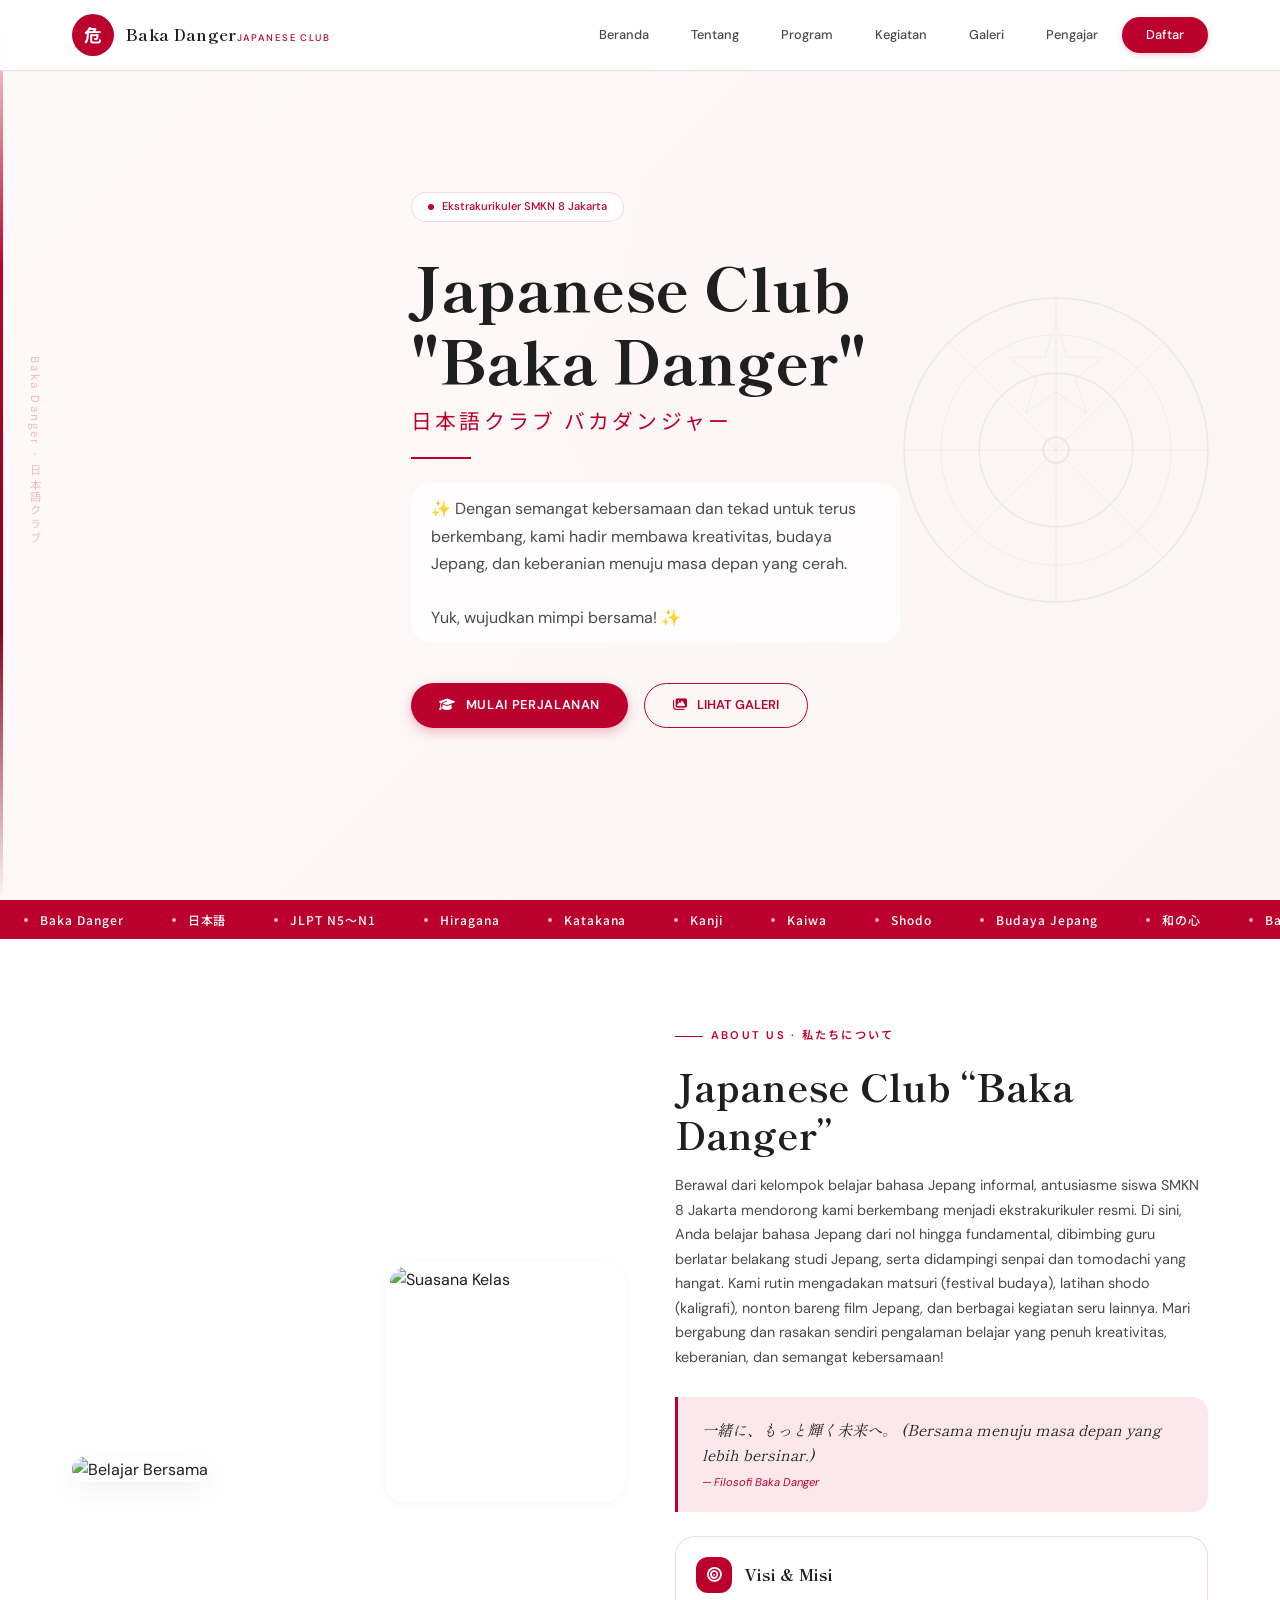
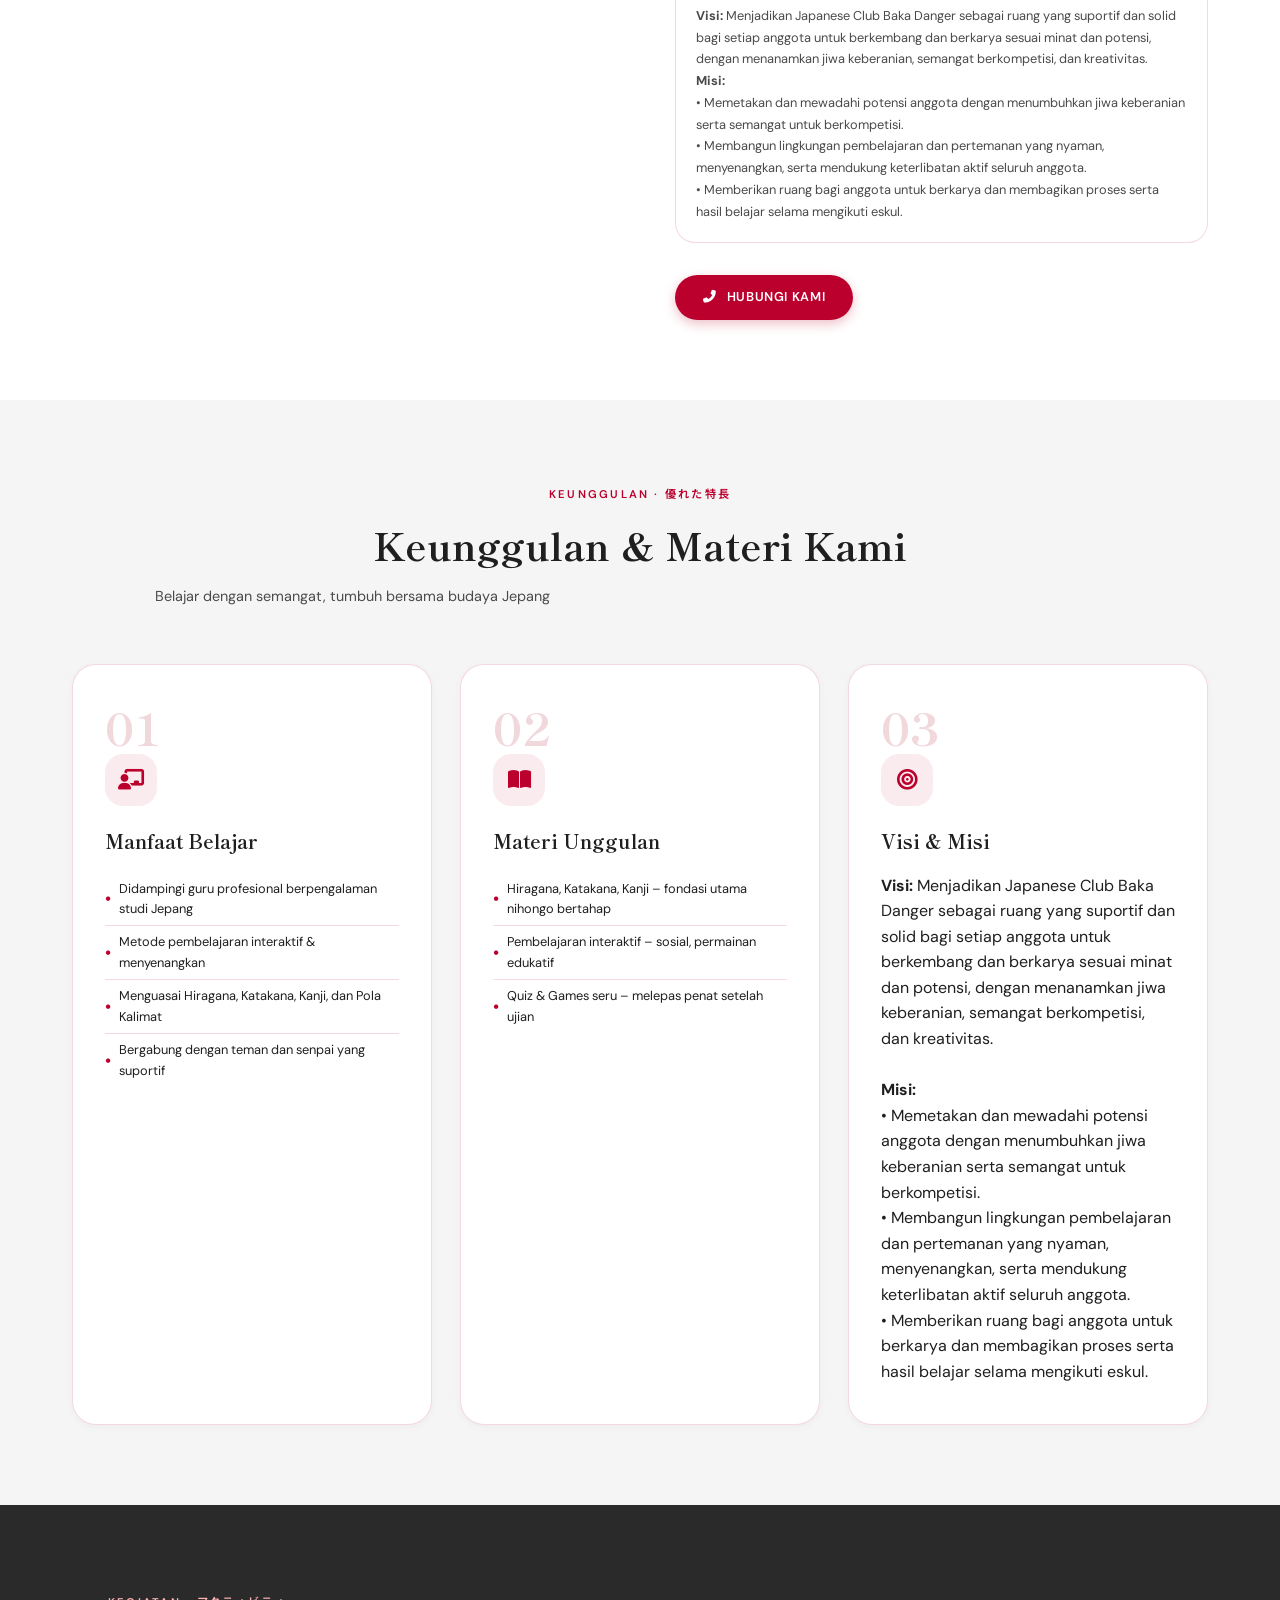
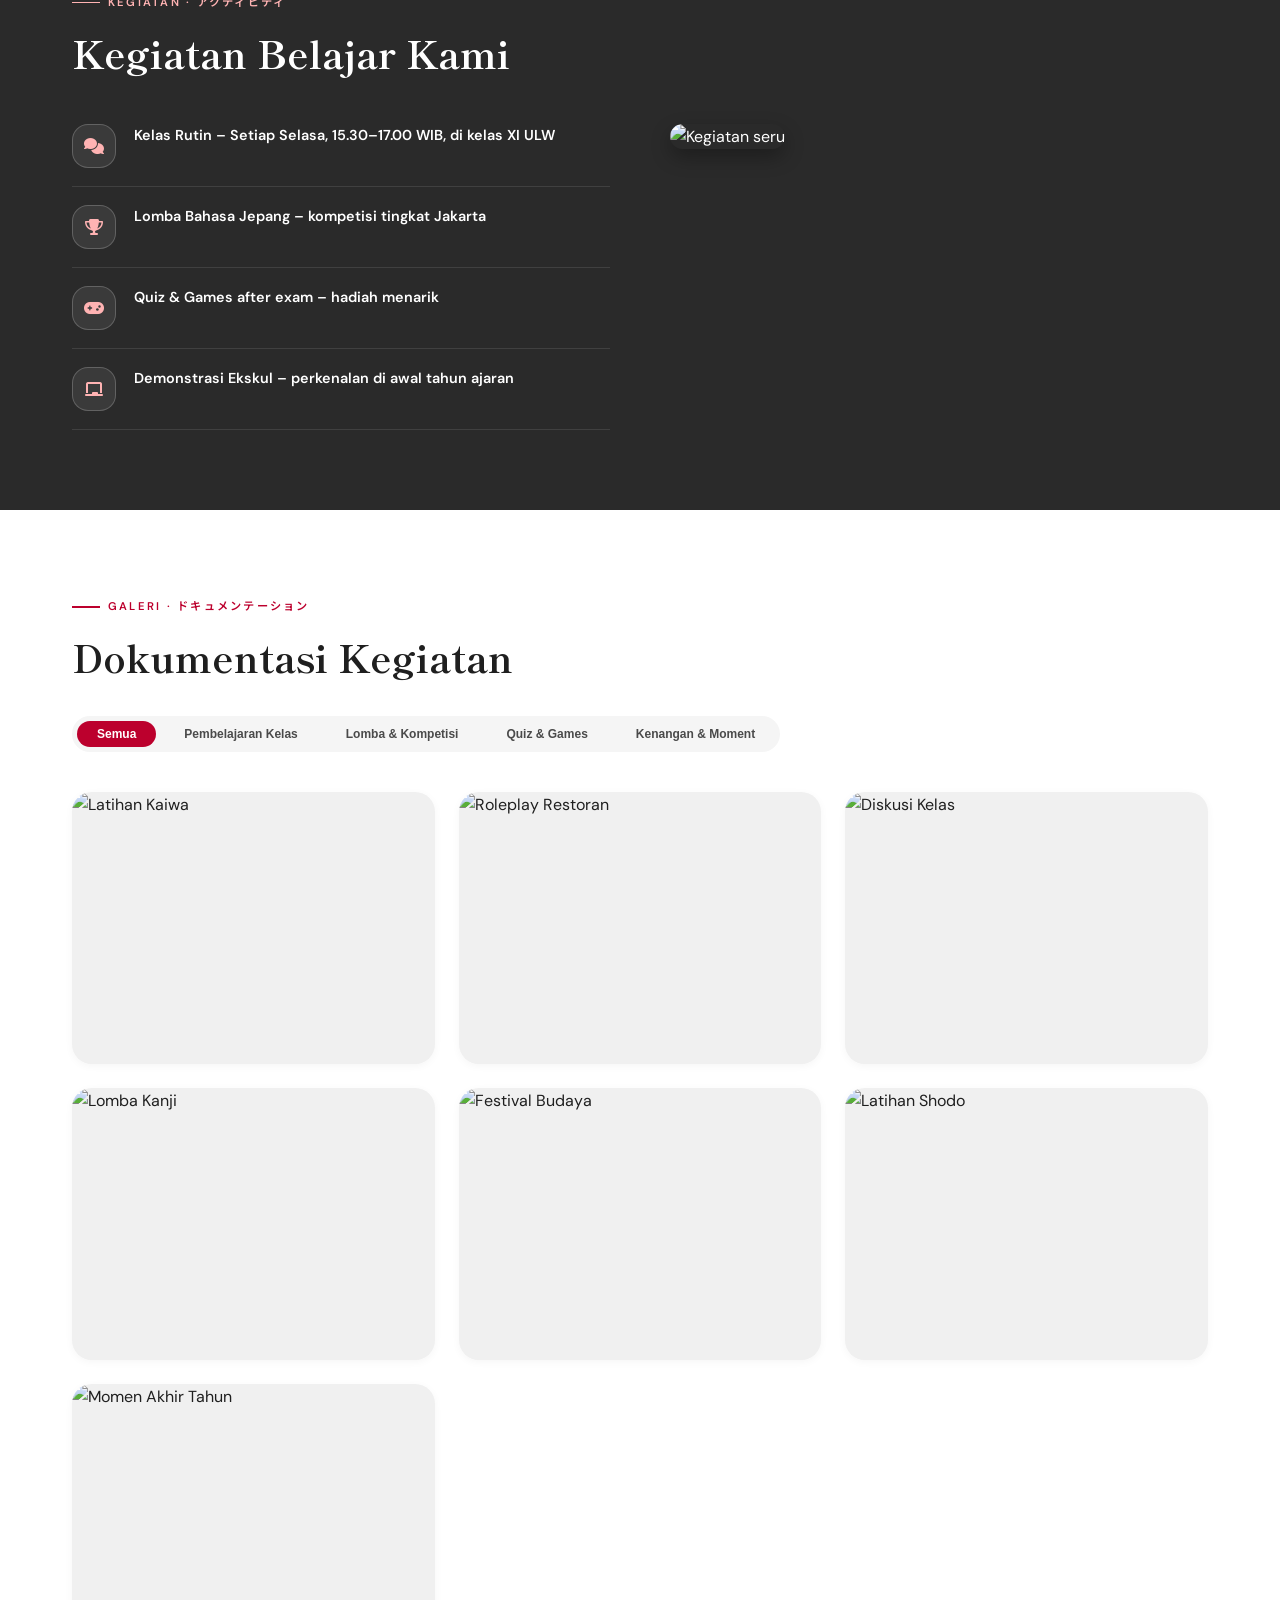
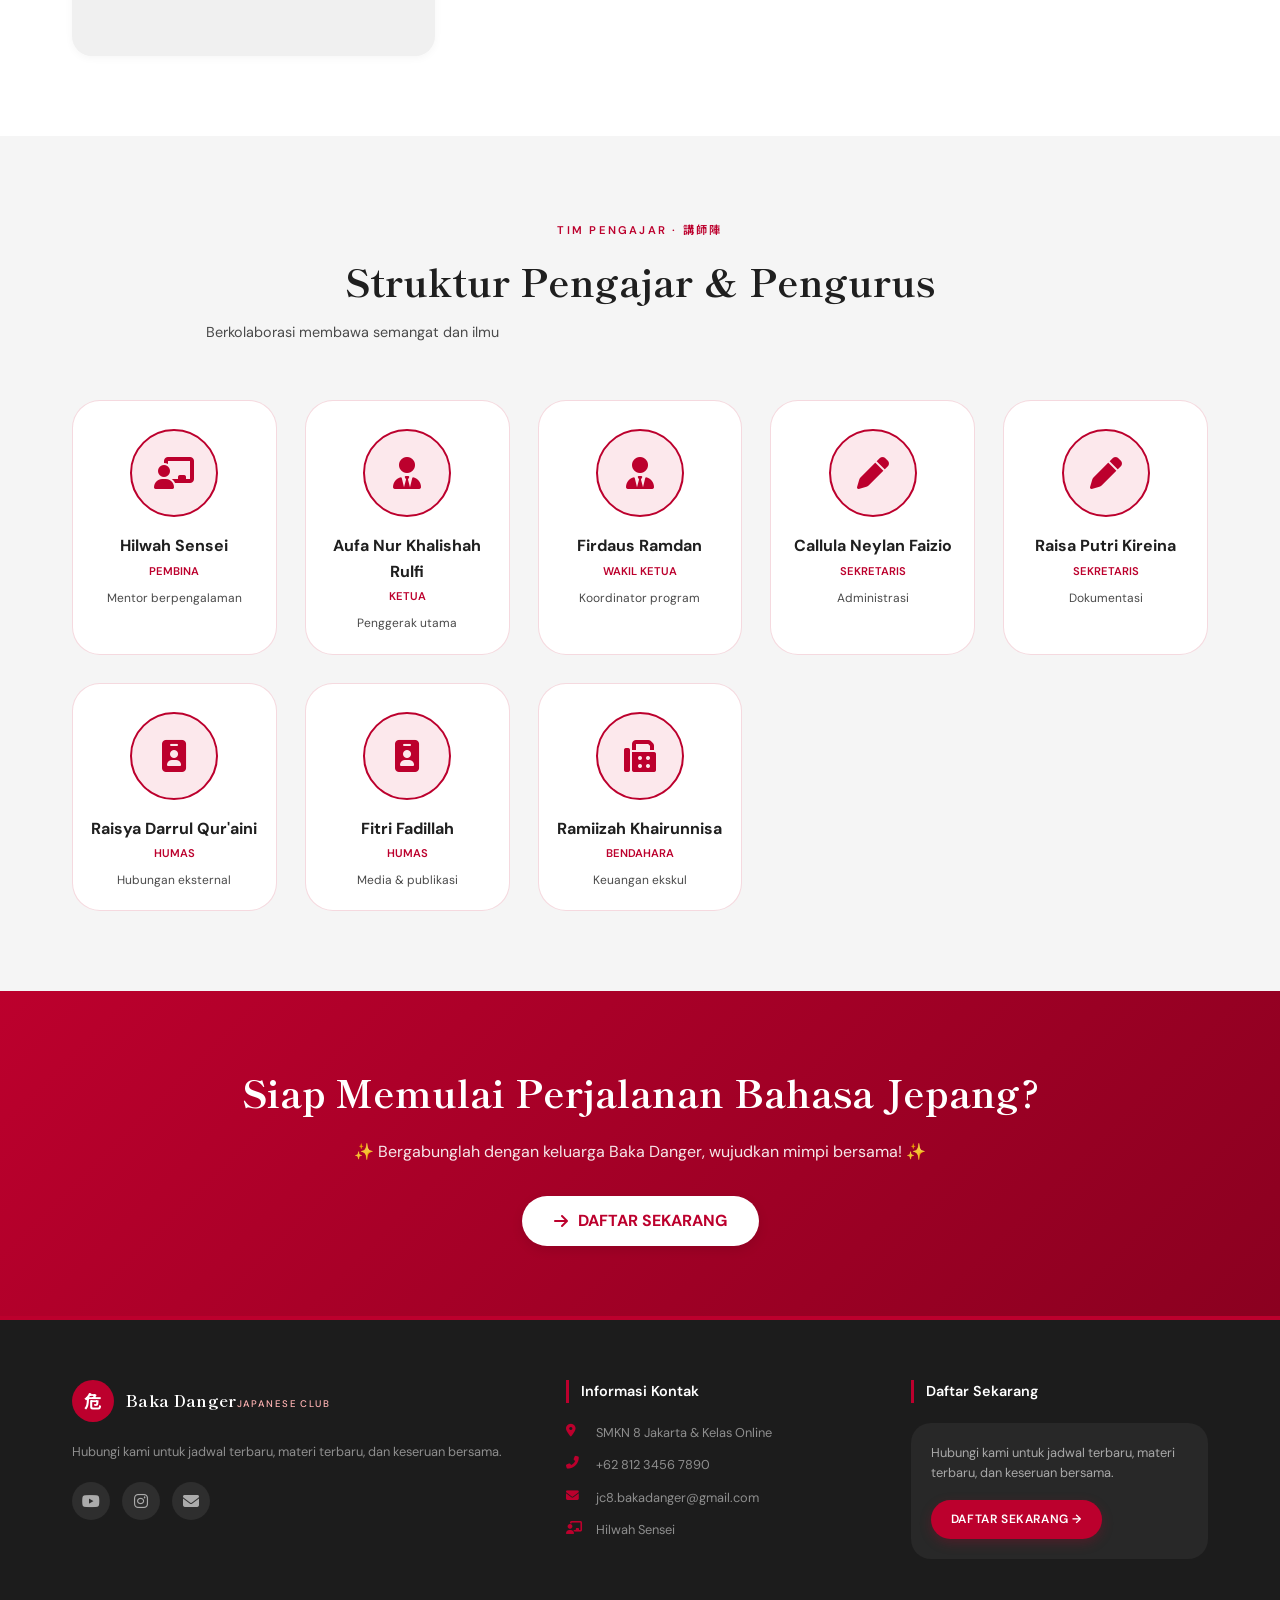
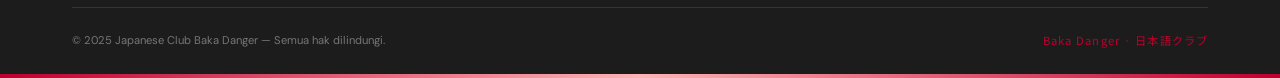
==== Red.Index.html @ 49db6366 "update keamanan" ====
<!DOCTYPE html>
<html lang="id">
<head>
<meta charset="UTF-8">
<meta name="viewport" content="width=device-width, initial-scale=1.0">
<title>Japanese Club Baka Danger | Ekskul Bahasa Jepang SMKN 8 Jakarta</title>
<meta name="description" content="Ekstrakurikuler Bahasa Jepang SMKN 8 Jakarta. Belajar dari nol hingga mahir, budaya Jepang, persiapan JLPT, dan kegiatan seru bersama Baka Danger!">
<link rel="preconnect" href="https://fonts.googleapis.com">
<link href="https://fonts.googleapis.com/css2?family=Shippori+Mincho:wght@400;500;600;700;800&family=DM+Sans:ital,opsz,wght@0,9..40,300;0,9..40,400;0,9..40,500;0,9..40,600;1,9..40,300&family=Noto+Sans+JP:wght@300;400;500;700&display=swap" rel="stylesheet">
<link rel="stylesheet" href="https://cdnjs.cloudflare.com/ajax/libs/font-awesome/6.4.0/css/all.min.css">
<style>
  :root {
    /* Tema Merah Putih ala Jepang – elegan, profesional, tidak kontras tajam */
    --jp-red: #BC002D;      /* merah bendera Jepang */
    --jp-red-dark: #8B0020;  /* lebih gelap untuk hover */
    --jp-red-light: #FCE8EC;  /* latar merah sangat soft */
    --white: #FFFFFF;
    --white-off: #FEFCF9;
    --gray-light: #F5F5F5;
    --gray-mid: #E0E0E0;
    --text-dark: #1F1F1F;
    --text-soft: #4A4A4A;
    --shadow-sm: 0 2px 8px rgba(0,0,0,0.04);
    --shadow-md: 0 8px 24px rgba(0,0,0,0.06);
    --border-light: rgba(188, 0, 45, 0.15);
    --ff-s: 'Shippori Mincho', 'Noto Sans JP', serif;
    --ff: 'DM Sans', 'Noto Sans JP', sans-serif;
    --ff-j: 'Noto Sans JP', sans-serif;
    --t: .3s ease;
  }
  * { margin: 0; padding: 0; box-sizing: border-box; }
  html { scroll-behavior: smooth; font-size: 16px; }
  body { font-family: var(--ff); background: var(--white-off); color: var(--text-dark); line-height: 1.6; overflow-x: hidden; }
  .container { max-width: 1200px; margin: 0 auto; padding: 0 32px; }
  /* NAVBAR */
  .navbar { position: fixed; top: 0; left: 0; right: 0; z-index: 1000; background: rgba(255,255,255,0.96); backdrop-filter: blur(12px); border-bottom: 1px solid var(--border-light); transition: var(--t); }
  .navbar.scrolled { background: rgba(255,255,255,0.98); box-shadow: var(--shadow-md); }
  .nav-inner { display: flex; align-items: center; justify-content: space-between; height: 70px; max-width: 1200px; margin: 0 auto; padding: 0 32px; }
  .logo-area { display: flex; align-items: center; gap: 12px; text-decoration: none; }
  .logo-crest { width: 42px; height: 42px; background: var(--jp-red); border-radius: 50%; display: flex; align-items: center; justify-content: center; font-family: var(--ff-j); font-size: 1.1rem; color: #fff; font-weight: 700; flex-shrink: 0; }
  .logo-img-preview { max-height: 42px; width: auto; border-radius: 8px; }
  .logo-text-group { line-height: 1.2; }
  .logo-main { font-family: var(--ff-s); font-size: 1rem; font-weight: 700; color: var(--text-dark); letter-spacing: .02em; }
  .logo-sub { font-size: 0.6rem; color: var(--jp-red); letter-spacing: .15em; text-transform: uppercase; font-weight: 500; }
  .nav-links { display: flex; align-items: center; gap: 6px; }
  .nav-links a { color: var(--text-soft); text-decoration: none; font-size: 0.8rem; font-weight: 500; padding: 8px 18px; border-radius: 40px; transition: var(--t); white-space: nowrap; }
  .nav-links a:hover { color: var(--jp-red); background: rgba(188,0,45,0.05); }
  .nav-links a.cta { background: var(--jp-red); color: #fff; padding: 8px 24px; box-shadow: 0 2px 6px rgba(188,0,45,0.2); }
  .nav-links a.cta:hover { background: var(--jp-red-dark); transform: translateY(-1px); }
  .burger { display: none; background: none; border: 1px solid var(--border-light); width: 40px; height: 40px; border-radius: 10px; cursor: pointer; align-items: center; justify-content: center; font-size: 1.1rem; color: var(--text-dark); }
  /* HERO */
  .hero { position: relative; min-height: 100vh; display: flex; align-items: center; background: linear-gradient(135deg, #FEF9F9 0%, #FDF5F5 100%); overflow: hidden; }
  .hero-bg { position: absolute; inset: 0; background-size: cover; background-position: center; opacity: 0.2; }
  .hero-bg::after { content: ''; position: absolute; inset: 0; background: radial-gradient(circle at 70% 30%, rgba(188,0,45,0.02) 0%, transparent 70%); }
  .hero-kamon { position: absolute; right: 5%; top: 50%; transform: translateY(-50%); width: min(320px, 35vw); height: auto; opacity: 0.06; animation: slowRotate 50s linear infinite; pointer-events: none; stroke: var(--jp-red); fill: none; }
  @keyframes slowRotate { from { transform: translateY(-50%) rotate(0deg); } to { transform: translateY(-50%) rotate(360deg); } }
  .hero-vtext { position: absolute; left: 2%; top: 50%; transform: translateY(-50%); writing-mode: vertical-rl; font-family: var(--ff-j); font-size: 0.7rem; color: rgba(188,0,45,0.25); letter-spacing: 0.2em; }
  .hero-line { position: absolute; left: 0; top: 0; bottom: 0; width: 3px; background: linear-gradient(to bottom, transparent, var(--jp-red) 30%, var(--jp-red-dark) 70%, transparent); }
  .hero-content { position: relative; z-index: 2; padding: 100px 0 80px; max-width: 650px; margin-left: 6%; animation: fadeUp 0.9s cubic-bezier(0.2,0.9,0.4,1.1) both; }
  @keyframes fadeUp { from { opacity: 0; transform: translateY(30px); } to { opacity: 1; transform: translateY(0); } }
  .hero-eyebrow { display: inline-flex; align-items: center; gap: 8px; background: var(--white); border: 1px solid var(--border-light); border-radius: 40px; padding: 5px 16px; margin-bottom: 28px; font-size: 0.7rem; color: var(--jp-red); font-weight: 500; }
  .hero-eyebrow::before { content: ''; width: 6px; height: 6px; background: var(--jp-red); border-radius: 50%; }
  .hero-title { font-family: var(--ff-s); font-size: clamp(2.2rem, 5vw, 3.8rem); font-weight: 800; color: var(--text-dark); line-height: 1.2; margin-bottom: 8px; }
  .hero-title-jp { font-family: var(--ff-j); font-size: clamp(1rem, 2vw, 1.3rem); font-weight: 400; color: var(--jp-red); letter-spacing: 0.15em; margin-bottom: 20px; display: block; }
  .hero-divider { width: 60px; height: 2px; background: var(--jp-red); margin-bottom: 24px; }
  .hero-desc { font-size: 1rem; color: var(--text-soft); line-height: 1.7; max-width: 520px; margin-bottom: 40px; white-space: pre-line; background: rgba(255,255,255,0.7); padding: 12px 20px; border-radius: 20px; backdrop-filter: blur(2px); }
  .hero-actions { display: flex; gap: 16px; flex-wrap: wrap; }
  .btn-primary { display: inline-flex; align-items: center; gap: 10px; background: var(--jp-red); color: #fff; padding: 12px 28px; border-radius: 48px; font-size: 0.8rem; font-weight: 600; text-transform: uppercase; letter-spacing: 0.05em; text-decoration: none; transition: var(--t); box-shadow: 0 4px 12px rgba(188,0,45,0.25); border: none; cursor: pointer; }
  .btn-primary:hover { background: var(--jp-red-dark); transform: translateY(-2px); box-shadow: 0 8px 20px rgba(188,0,45,0.3); }
  .btn-outline { display: inline-flex; align-items: center; gap: 10px; background: transparent; color: var(--jp-red); padding: 11px 28px; border-radius: 48px; font-size: 0.8rem; font-weight: 600; text-transform: uppercase; text-decoration: none; border: 1px solid var(--jp-red); transition: var(--t); }
  .btn-outline:hover { background: rgba(188,0,45,0.05); border-color: var(--jp-red-dark); color: var(--jp-red-dark); transform: translateY(-1px); }
  /* MARQUEE */
  .marquee-strip { background: var(--jp-red); padding: 10px 0; overflow: hidden; }
  .marquee-track { display: flex; animation: scrollMarquee 24s linear infinite; white-space: nowrap; }
  .marquee-item { display: inline-flex; align-items: center; gap: 12px; padding: 0 24px; font-family: var(--ff-j); font-size: 0.75rem; color: #fff; letter-spacing: 0.08em; font-weight: 500; }
  .marquee-item .dot { width: 4px; height: 4px; background: rgba(255,255,255,0.7); border-radius: 50%; }
  @keyframes scrollMarquee { from { transform: translateX(0); } to { transform: translateX(-50%); } }
  /* SECTION GLOBAL */
  section { padding: 80px 0; }
  .section-label { display: inline-flex; align-items: center; gap: 8px; font-size: 0.7rem; color: var(--jp-red); letter-spacing: 0.2em; text-transform: uppercase; font-weight: 600; margin-bottom: 16px; }
  .section-label::before { content: ''; width: 28px; height: 1.5px; background: var(--jp-red); }
  .section-title { font-family: var(--ff-s); font-size: clamp(1.8rem, 3vw, 2.5rem); font-weight: 700; color: var(--text-dark); line-height: 1.25; margin-bottom: 16px; }
  .section-desc { font-size: 0.9rem; color: var(--text-soft); max-width: 560px; line-height: 1.7; }
  /* ABOUT */
  .about-section { background: var(--white); }
  .about-grid { display: grid; grid-template-columns: 1fr 1fr; gap: 70px; align-items: center; }
  .about-img-wrapper { position: relative; }
  .about-img-main { width: 100%; aspect-ratio: 4/5; object-fit: cover; border-radius: 24px; box-shadow: var(--shadow-md); }
  .about-img-accent { position: absolute; bottom: -20px; right: -20px; width: 45%; aspect-ratio: 1; object-fit: cover; border-radius: 20px; border: 5px solid var(--white); box-shadow: var(--shadow-sm); }
  .philosophy-quote { margin-top: 28px; padding: 20px 24px; border-left: 3px solid var(--jp-red); background: var(--jp-red-light); border-radius: 0 16px 16px 0; }
  .philosophy-quote p { font-family: var(--ff-s); font-size: 0.95rem; font-style: italic; color: var(--text-dark); }
  .philosophy-quote cite { font-size: 0.7rem; color: var(--jp-red); margin-top: 8px; display: block; }
  .visimisi-box { margin-top: 24px; padding: 20px; border: 1px solid var(--border-light); border-radius: 20px; background: var(--white); }
  .visimisi-box .vm-head { display: flex; align-items: center; gap: 12px; margin-bottom: 12px; }
  .vm-icon { width: 36px; height: 36px; background: var(--jp-red); border-radius: 12px; display: flex; align-items: center; justify-content: center; color: #fff; font-size: 0.9rem; }
  .vm-title { font-family: var(--ff-s); font-weight: 700; }
  .vm-text { font-size: 0.8rem; color: var(--text-soft); line-height: 1.7; }
  /* EXCELLENCE CARDS */
  .excellence-section { background: var(--gray-light); }
  .excellence-header { text-align: center; margin-bottom: 56px; }
  .excellence-header .section-label { justify-content: center; }
  .excellence-header .section-label::before { display: none; }
  .cards-grid { display: grid; grid-template-columns: repeat(3, 1fr); gap: 28px; }
  .excellence-card { background: var(--white); padding: 40px 32px; border-radius: 24px; transition: var(--t); border: 1px solid var(--border-light); box-shadow: var(--shadow-sm); }
  .excellence-card:hover { transform: translateY(-6px); box-shadow: var(--shadow-md); border-color: var(--jp-red-light); }
  .card-num { font-family: var(--ff-s); font-size: 2.8rem; font-weight: 800; color: #F0D8DC; line-height: 1; margin-bottom: 16px; }
  .card-icon-ex { width: 52px; height: 52px; background: rgba(188,0,45,0.08); border-radius: 18px; display: flex; align-items: center; justify-content: center; font-size: 1.3rem; color: var(--jp-red); margin-bottom: 20px; transition: var(--t); }
  .excellence-card:hover .card-icon-ex { background: var(--jp-red); color: #fff; }
  .card-title-ex { font-family: var(--ff-s); font-size: 1.2rem; font-weight: 700; margin-bottom: 16px; }
  .card-body-ex ul { list-style: none; }
  .card-body-ex li { padding: 6px 0; border-bottom: 1px solid var(--border-light); display: flex; align-items: center; gap: 8px; font-size: 0.8rem; }
  .card-body-ex li:last-child { border: none; }
  .card-body-ex li::before { content: "•"; color: var(--jp-red); font-weight: bold; font-size: 1rem; }
  /* ACTIVITY SECTION */
  .activity-section { background: #2A2A2A; color: #fff; }
  .activity-section .section-label { color: #FFB3B3; }
  .activity-section .section-label::before { background: #FFB3B3; }
  .activity-section .section-title { color: #fff; }
  .activity-grid { display: grid; grid-template-columns: 1fr 1fr; gap: 60px; align-items: start; margin-top: 48px; }
  .activity-list { list-style: none; }
  .activity-item { display: flex; align-items: flex-start; gap: 18px; padding: 18px 0; border-bottom: 1px solid rgba(255,255,255,0.1); }
  .activity-item:first-child { padding-top: 0; }
  .activity-icon { width: 44px; height: 44px; background: rgba(255,255,255,0.08); border: 1px solid rgba(255,255,255,0.2); border-radius: 16px; display: flex; align-items: center; justify-content: center; color: #FFB3B3; font-size: 1rem; transition: var(--t); }
  .activity-item:hover .activity-icon { background: var(--jp-red); border-color: var(--jp-red); color: #fff; }
  .activity-text strong { display: block; font-size: 0.9rem; font-weight: 600; margin-bottom: 4px; color: #fff; }
  .activity-img-main { width: 100%; aspect-ratio: 3/4; object-fit: cover; border-radius: 24px; box-shadow: 0 8px 20px rgba(0,0,0,0.3); }
  /* GALLERY */
  .gallery-section { background: var(--white); }
  .gallery-header { display: flex; justify-content: space-between; align-items: flex-end; margin-bottom: 40px; flex-wrap: wrap; gap: 20px; }
  .gallery-tabs { display: flex; gap: 8px; background: var(--gray-light); padding: 5px; border-radius: 50px; }
  .gallery-tab { padding: 6px 20px; border-radius: 40px; font-size: 0.75rem; font-weight: 600; color: var(--text-soft); cursor: pointer; border: none; background: none; transition: var(--t); }
  .gallery-tab.active { background: var(--jp-red); color: #fff; }
  .gallery-grid { display: grid; grid-template-columns: repeat(3, 1fr); gap: 24px; }
  .gallery-item { position: relative; border-radius: 20px; overflow: hidden; aspect-ratio: 4/3; cursor: pointer; box-shadow: var(--shadow-sm); transition: var(--t); background: #f0f0f0; }
  .gallery-item img { width: 100%; height: 100%; object-fit: cover; transition: transform 0.4s ease; }
  .gallery-item:hover { transform: scale(1.01); box-shadow: var(--shadow-md); }
  .gallery-item:hover img { transform: scale(1.05); }
  .gallery-overlay { position: absolute; inset: 0; background: linear-gradient(to top, rgba(0,0,0,0.7), transparent 50%); opacity: 0; transition: 0.3s; display: flex; flex-direction: column; justify-content: flex-end; padding: 20px; }
  .gallery-item:hover .gallery-overlay { opacity: 1; }
  .gallery-overlay h4 { color: #fff; font-size: 0.85rem; font-weight: 700; margin-bottom: 4px; }
  .gallery-overlay p { color: rgba(255,255,255,0.8); font-size: 0.7rem; }
  .gallery-zoom-icon { position: absolute; top: 16px; right: 16px; background: var(--jp-red); width: 32px; height: 32px; border-radius: 50%; display: flex; align-items: center; justify-content: center; color: #fff; opacity: 0; transform: scale(0.8); transition: 0.2s; }
  .gallery-item:hover .gallery-zoom-icon { opacity: 1; transform: scale(1); }
  .gallery-empty { text-align: center; padding: 60px; background: var(--gray-light); border-radius: 32px; color: var(--text-soft); }
  /* TEAM */
  .team-section { background: var(--gray-light); }
  .team-header { text-align: center; margin-bottom: 56px; }
  .team-header .section-label { justify-content: center; }
  .team-header .section-label::before { display: none; }
  .team-grid { display: grid; grid-template-columns: repeat(auto-fit, minmax(200px, 1fr)); gap: 28px; }
  .team-card { background: var(--white); padding: 28px 16px 20px; border-radius: 28px; text-align: center; transition: var(--t); border: 1px solid var(--border-light); }
  .team-card:hover { transform: translateY(-5px); box-shadow: var(--shadow-md); border-color: var(--jp-red-light); }
  .team-avatar { width: 88px; height: 88px; background: var(--jp-red-light); border-radius: 50%; display: flex; align-items: center; justify-content: center; margin: 0 auto 16px; font-size: 2rem; color: var(--jp-red); border: 2px solid var(--jp-red); }
  .team-card:hover .team-avatar { background: var(--jp-red); color: #fff; }
  .team-name { font-weight: 700; margin-bottom: 4px; }
  .team-position { font-size: 0.7rem; color: var(--jp-red); font-weight: 600; text-transform: uppercase; margin-bottom: 8px; }
  .team-desc { font-size: 0.75rem; color: var(--text-soft); }
  /* CTA */
  .cta-section { background: linear-gradient(135deg, var(--jp-red) 0%, var(--jp-red-dark) 100%); text-align: center; padding: 70px 0; position: relative; }
  .cta-title { font-family: var(--ff-s); font-size: clamp(1.8rem, 3vw, 2.5rem); color: #fff; margin-bottom: 16px; }
  .cta-desc { color: rgba(255,255,255,0.9); margin-bottom: 32px; font-size: 1rem; }
  .btn-white { background: #fff; color: var(--jp-red); padding: 12px 32px; border-radius: 48px; font-weight: 700; text-transform: uppercase; text-decoration: none; display: inline-flex; align-items: center; gap: 10px; transition: var(--t); box-shadow: 0 4px 12px rgba(0,0,0,0.1); }
  .btn-white:hover { background: var(--text-dark); color: #fff; transform: translateY(-2px); }
  /* FOOTER */
  footer { background: #1C1C1C; padding: 60px 0 0; border-top: 4px solid var(--jp-red); }
  .footer-grid { display: grid; grid-template-columns: 1.5fr 1fr 1fr; gap: 48px; padding-bottom: 48px; border-bottom: 1px solid rgba(255,255,255,0.1); }
  .footer-brand-logo { display: flex; align-items: center; gap: 12px; margin-bottom: 20px; }
  .footer-brand p { color: rgba(255,255,255,0.5); font-size: 0.8rem; line-height: 1.6; }
  .social-row { display: flex; gap: 12px; margin-top: 20px; }
  .social-link { width: 38px; height: 38px; background: rgba(255,255,255,0.08); border-radius: 50%; display: flex; align-items: center; justify-content: center; color: rgba(255,255,255,0.6); text-decoration: none; transition: var(--t); }
  .social-link:hover { background: var(--jp-red); color: #fff; }
  .footer-col h5 { color: #fff; font-size: 0.9rem; margin-bottom: 20px; font-weight: 600; border-left: 3px solid var(--jp-red); padding-left: 12px; }
  .footer-info { list-style: none; }
  .footer-info li { display: flex; gap: 10px; margin-bottom: 12px; font-size: 0.8rem; color: rgba(255,255,255,0.5); }
  .footer-info li i { color: var(--jp-red); width: 20px; margin-top: 2px; }
  .footer-cta-box { background: rgba(255,255,255,0.05); border-radius: 20px; padding: 20px; }
  .footer-cta-box p { color: rgba(255,255,255,0.6); font-size: 0.8rem; margin-bottom: 16px; }
  .footer-bottom { padding: 24px 0; display: flex; justify-content: space-between; align-items: center; flex-wrap: wrap; gap: 12px; color: rgba(255,255,255,0.4); font-size: 0.7rem; }
  .footer-jp-text { font-family: var(--ff-j); letter-spacing: 0.1em; color: var(--jp-red); }
  .footer-stripe { height: 4px; background: linear-gradient(90deg, var(--jp-red), #FFB3B3, var(--jp-red)); }
  /* LIGHTBOX */
  .lightbox { position: fixed; inset: 0; background: rgba(0,0,0,0.9); z-index: 2000; display: none; align-items: center; justify-content: center; padding: 20px; }
  .lightbox.open { display: flex; }
  .lightbox-inner { max-width: 900px; width: 100%; position: relative; }
  .lightbox-img { width: 100%; max-height: 75vh; object-fit: contain; border-radius: 16px; }
  .lightbox-info { padding: 16px 0 0; color: #fff; }
  .lightbox-group { font-size: 0.7rem; color: #FFB3B3; text-transform: uppercase; }
  .lb-close, .lb-nav { position: absolute; background: rgba(188,0,45,0.6); border: none; color: #fff; width: 40px; height: 40px; border-radius: 50%; display: flex; align-items: center; justify-content: center; cursor: pointer; transition: 0.2s; }
  .lb-close { top: -48px; right: 0; }
  .lb-nav { top: 50%; transform: translateY(-50%); }
  .lb-prev { left: -60px; }
  .lb-next { right: -60px; }
  .lb-close:hover, .lb-nav:hover { background: var(--jp-red); }
  /* SCROLL TOP */
  .scroll-top { position: fixed; bottom: 28px; right: 28px; width: 44px; height: 44px; background: var(--jp-red); border-radius: 50%; display: flex; align-items: center; justify-content: center; color: #fff; cursor: pointer; opacity: 0; pointer-events: none; transition: 0.2s; z-index: 900; border: none; }
  .scroll-top.visible { opacity: 1; pointer-events: all; }
  .scroll-top:hover { background: var(--jp-red-dark); transform: translateY(-2px); }
  /* RESPONSIVE */
  @media (max-width: 900px) {
    .about-grid, .activity-grid { grid-template-columns: 1fr; gap: 40px; }
    .cards-grid { grid-template-columns: 1fr; }
    .gallery-grid { grid-template-columns: repeat(2, 1fr); }
    .footer-grid { grid-template-columns: 1fr 1fr; }
    .lb-prev { left: 10px; } .lb-next { right: 10px; }
  }
  @media (max-width: 640px) {
    .nav-links { display: none; }
    .nav-links.open { display: flex; flex-direction: column; position: absolute; top: 70px; left: 0; right: 0; background: rgba(255,255,255,0.98); padding: 20px; gap: 12px; border-bottom: 2px solid var(--jp-red); }
    .burger { display: flex; }
    .hero-content { margin-left: 0; padding: 100px 20px; }
    .gallery-grid { grid-template-columns: 1fr; }
    .footer-grid { grid-template-columns: 1fr; }
    .container { padding: 0 20px; }
    .about-img-accent { display: none; }
    .team-grid { grid-template-columns: 1fr 1fr; }
  }
</style>
</head>
<body>

<nav class="navbar" id="navbar">
  <div class="nav-inner">
    <a href="#" class="logo-area" id="logoArea"></a>
    <button class="burger" id="burgerBtn"><i class="fas fa-bars"></i></button>
    <div class="nav-links" id="navLinks"></div>
  </div>
</nav>

<section class="hero" id="hero">
  <div class="hero-bg" id="heroBg" style="background-image: url('https://images.pexels.com/photos/2614817/pexels-photo-2614817.jpeg?auto=compress&cs=tinysrgb&w=1600');"></div>
  <div class="hero-line"></div>
  <div class="hero-vtext">Baka Danger · 日本語クラブ</div>
  <svg class="hero-kamon" viewBox="0 0 200 200" fill="none">
    <circle cx="100" cy="100" r="95" stroke="currentColor" stroke-width="1"/>
    <circle cx="100" cy="100" r="72" stroke="currentColor" stroke-width=".5"/>
    <circle cx="100" cy="100" r="48" stroke="currentColor" stroke-width="1"/>
    <line x1="100" y1="5" x2="100" y2="195" stroke="currentColor" stroke-width=".5"/>
    <line x1="5" y1="100" x2="195" y2="100" stroke="currentColor" stroke-width=".5"/>
    <line x1="33" y1="33" x2="167" y2="167" stroke="currentColor" stroke-width=".5"/>
    <line x1="167" y1="33" x2="33" y2="167" stroke="currentColor" stroke-width=".5"/>
    <circle cx="100" cy="100" r="8" stroke="currentColor" stroke-width="1.5"/>
    <polygon points="100,20 107,42 130,42 112,55 119,77 100,64 81,77 88,55 70,42 93,42" fill="none" stroke="currentColor" stroke-width=".5"/>
  </svg>
  <div class="container">
    <div class="hero-content">
      <div class="hero-eyebrow">Ekstrakurikuler SMKN 8 Jakarta</div>
      <h1 class="hero-title" id="heroTitle">Japanese Club<br>"Baka Danger"</h1>
      <span class="hero-title-jp" id="heroTitleJp">日本語クラブ バカダンジャー</span>
      <div class="hero-divider"></div>
      <p class="hero-desc" id="heroDesc"></p>
      <div class="hero-actions">
        <a href="#kontak" class="btn-primary" id="heroCta"><i class="fas fa-graduation-cap"></i><span id="heroCtaText">Mulai Perjalanan</span></a>
        <a href="#galeri" class="btn-outline"><i class="fas fa-images"></i>Lihat Galeri</a>
      </div>
    </div>
  </div>
</section>

<div class="marquee-strip"><div class="marquee-track" id="marqueeTrack"></div></div>

<section class="about-section" id="keunggulan">
  <div class="container">
    <div class="about-grid">
      <div class="about-img-wrapper">
        <img class="about-img-main" id="deskImg" src="https://drive.google.com/thumbnail?id=1vA4Zmm2eE37ZzKqxAb0I4gfJMOtSHjR1&sz=w600" alt="Belajar Bersama">
        <img class="about-img-accent" src="https://drive.google.com/thumbnail?id=1vA4Zmm2eE37ZzKqxAb0I4gfJMOtSHjR1&sz=w600" alt="Suasana Kelas">
      </div>
      <div class="about-text">
        <span class="section-label">About Us · 私たちについて</span>
        <h2 class="section-title" id="deskJudul">Japanese Club “Baka Danger”</h2>
        <p class="section-desc" id="deskTeks1"></p>
        <div class="philosophy-quote"><p id="deskTeks2"></p><cite>— Filosofi Baka Danger</cite></div>
        <div class="visimisi-box">
          <div class="vm-head"><div class="vm-icon" id="vmIcon"><i class="fas fa-bullseye"></i></div><div class="vm-title" id="vmTitle">Visi & Misi</div></div>
          <div class="vm-text" id="vmContent"></div>
        </div>
        <a href="#kontak" class="btn-primary" style="margin-top:32px; text-decoration:none"><i class="fas fa-phone-alt"></i>Hubungi Kami</a>
      </div>
    </div>
  </div>
</section>

<section class="excellence-section" id="excellence">
  <div class="container">
    <div class="excellence-header">
      <span class="section-label">Keunggulan · 優れた特長</span>
      <h2 class="section-title">Keunggulan & Materi Kami</h2>
      <p class="section-desc">Belajar dengan semangat, tumbuh bersama budaya Jepang</p>
    </div>
    <div class="cards-grid">
      <div class="excellence-card"><span class="card-num">01</span><div class="card-icon-ex" id="excIcon1"><i class="fas fa-chalkboard-user"></i></div><h3 class="card-title-ex" id="excTitle1">Manfaat Belajar</h3><div class="card-body-ex"><ul id="excList1"></ul></div></div>
      <div class="excellence-card"><span class="card-num">02</span><div class="card-icon-ex" id="excIcon2"><i class="fas fa-book-open"></i></div><h3 class="card-title-ex" id="excTitle2">Materi Unggulan</h3><div class="card-body-ex"><ul id="excList2"></ul></div></div>
      <div class="excellence-card"><span class="card-num">03</span><div class="card-icon-ex" id="excIcon3"><i class="fas fa-bullseye"></i></div><h3 class="card-title-ex" id="excTitle3">Visi & Misi</h3><div class="card-body-ex" id="excBody3"></div></div>
    </div>
  </div>
</section>

<section class="activity-section" id="kegiatan">
  <div class="container">
    <span class="section-label">Kegiatan · アクティビティ</span>
    <h2 class="section-title">Kegiatan Belajar Kami</h2>
    <div class="activity-grid">
      <ul class="activity-list" id="activityList"></ul>
      <div class="activity-img-col"><img class="activity-img-main" id="activityImg" src="https://images.pexels.com/photos/1250655/pexels-photo-1250655.jpeg?auto=compress&cs=tinysrgb&w=800" alt="Kegiatan seru"></div>
    </div>
  </div>
</section>

<section class="gallery-section" id="galeri">
  <div class="container">
    <div class="gallery-header"><div><span class="section-label">Galeri · ドキュメンテーション</span><h2 class="section-title">Dokumentasi Kegiatan</h2></div><div class="gallery-tabs" id="galleryTabs"></div></div>
    <div id="galleryContent"></div>
  </div>
</section>

<section class="team-section" id="organisasi">
  <div class="container">
    <div class="team-header"><span class="section-label">Tim Pengajar · 講師陣</span><h2 class="section-title">Struktur Pengajar & Pengurus</h2><p class="section-desc">Berkolaborasi membawa semangat dan ilmu</p></div>
    <div class="team-grid" id="teamGrid"></div>
  </div>
</section>

<section class="cta-section">
  <div class="container">
    <h2 class="cta-title">Siap Memulai Perjalanan Bahasa Jepang?</h2>
    <p class="cta-desc" id="ctaDesc">Bergabunglah dengan keluarga Baka Danger, wujudkan mimpi bersama</p>
    <a href="#kontak" class="btn-white"><i class="fas fa-arrow-right"></i>Daftar Sekarang</a>
  </div>
</section>

<footer id="kontak">
  <div class="container">
    <div class="footer-grid">
      <div class="footer-brand"><div class="footer-brand-logo" id="footerLogoArea"></div><p id="footerDesc"></p><div class="social-row" id="socialRow"></div></div>
      <div class="footer-col"><h5>Informasi Kontak</h5><ul class="footer-info"><li id="fiAddress"><i class="fas fa-map-marker-alt"></i><span></span></li><li id="fiPhone"><i class="fas fa-phone-alt"></i><span></span></li><li id="fiEmail"><i class="fas fa-envelope"></i><span></span></li><li id="fiSensei"><i class="fas fa-chalkboard-teacher"></i><span></span></li></ul></div>
      <div class="footer-col"><h5>Daftar Sekarang</h5><div class="footer-cta-box"><p id="footerCtaDesc"></p><a href="#" class="btn-primary" style="font-size:.75rem;padding:10px 20px" id="footerCtaBtn">Daftar →</a></div></div>
    </div>
    <div class="footer-bottom"><p id="footerCopyright"></p><span class="footer-jp-text">Baka Danger · 日本語クラブ</span></div>
  </div>
  <div class="footer-stripe"></div>
</footer>

<div class="lightbox" id="lightbox"><div class="lightbox-inner"><button class="lb-close" id="lbClose"><i class="fas fa-times"></i></button><button class="lb-nav lb-prev" id="lbPrev"><i class="fas fa-chevron-left"></i></button><button class="lb-nav lb-next" id="lbNext"><i class="fas fa-chevron-right"></i></button><img class="lightbox-img" id="lbImg" src="" alt=""><div class="lightbox-info"><div class="lightbox-group" id="lbGroup"></div><h4 id="lbTitle"></h4><p id="lbDesc"></p></div></div></div>

<button class="scroll-top" id="scrollTop"><i class="fas fa-arrow-up"></i></button>

<script>
  // ======================== DATA KONTEN (Merah Putih) ========================
  const DATA = {
    logo: null,   // isi dengan URL gambar logo jika ada
    logoText: "Baka Danger",
    navbar: [
      { text: "Beranda", link: "#hero" },
      { text: "Tentang", link: "#keunggulan" },
      { text: "Program", link: "#excellence" },
      { text: "Kegiatan", link: "#kegiatan" },
      { text: "Galeri", link: "#galeri" },
      { text: "Pengajar", link: "#organisasi" },
      { text: "Daftar", link: "#kontak", cta: true }
    ],
    hero: {
      title: "Japanese Club<br>\"Baka Danger\"",
      titleJp: "日本語クラブ バカダンジャー",
      subtitle: "✨ Dengan semangat kebersamaan dan tekad untuk terus berkembang, kami hadir membawa kreativitas, budaya Jepang, dan keberanian menuju masa depan yang cerah.\n\nYuk, wujudkan mimpi bersama! ✨",
      buttonText: "Mulai Perjalanan"
    },
    deskripsi: {
      teks1: "Berawal dari kelompok belajar bahasa Jepang informal, antusiasme siswa SMKN 8 Jakarta mendorong kami berkembang menjadi ekstrakurikuler resmi. Di sini, Anda belajar bahasa Jepang dari nol hingga fundamental, dibimbing guru berlatar belakang studi Jepang, serta didampingi senpai dan tomodachi yang hangat. Kami rutin mengadakan matsuri (festival budaya), latihan shodo (kaligrafi), nonton bareng film Jepang, dan berbagai kegiatan seru lainnya. Mari bergabung dan rasakan sendiri pengalaman belajar yang penuh kreativitas, keberanian, dan semangat kebersamaan!",
      teks2: "一緒に、もっと輝く未来へ。\n(Bersama menuju masa depan yang lebih bersinar.)"
    },
    visiMisi: {
      visi: "Menjadikan Japanese Club Baka Danger sebagai ruang yang suportif dan solid bagi setiap anggota untuk berkembang dan berkarya sesuai minat dan potensi, dengan menanamkan jiwa keberanian, semangat berkompetisi, dan kreativitas.",
      misi: [
        "Memetakan dan mewadahi potensi anggota dengan menumbuhkan jiwa keberanian serta semangat untuk berkompetisi.",
        "Membangun lingkungan pembelajaran dan pertemanan yang nyaman, menyenangkan, serta mendukung keterlibatan aktif seluruh anggota.",
        "Memberikan ruang bagi anggota untuk berkarya dan membagikan proses serta hasil belajar selama mengikuti eskul."
      ]
    },
    cards: {
      card1: { title: "Visi & Misi", icon: "fas fa-bullseye" },
      card2: { title: "Manfaat Belajar", icon: "fas fa-chalkboard-user" },
      card3: { title: "Materi Unggulan", icon: "fas fa-book-open" }
    },
    manfaat: [
      "Didampingi guru profesional berpengalaman studi Jepang",
      "Metode pembelajaran interaktif & menyenangkan",
      "Menguasai Hiragana, Katakana, Kanji, dan Pola Kalimat",
      "Bergabung dengan teman dan senpai yang suportif"
    ],
    materi: [
      "Hiragana, Katakana, Kanji – fondasi utama nihongo bertahap",
      "Pembelajaran interaktif – sosial, permainan edukatif",
      "Quiz & Games seru – melepas penat setelah ujian"
    ],
    kegiatan: [
      "Kelas Rutin – Setiap Selasa, 15.30–17.00 WIB, di kelas XI ULW",
      "Lomba Bahasa Jepang – kompetisi tingkat Jakarta",
      "Quiz & Games after exam – hadiah menarik",
      "Demonstrasi Ekskul – perkenalan di awal tahun ajaran"
    ],
    kegiatanImage: "https://images.pexels.com/photos/1250655/pexels-photo-1250655.jpeg?auto=compress&cs=tinysrgb&w=800",
    galeriGrups: [
      { id: "A", nama: "Pembelajaran Kelas" },
      { id: "B", nama: "Lomba & Kompetisi" },
      { id: "C", nama: "Quiz & Games" },
      { id: "D", nama: "Kenangan & Moment" }
    ],
    galeri: [
      { img: "https://images.pexels.com/photos/3768916/pexels-photo-3768916.jpeg?auto=compress&cs=tinysrgb&w=600", title: "Latihan Kaiwa", desc: "Percakapan seru bersama sensei", grupId: "A" },
      { img: "https://images.pexels.com/photos/4260325/pexels-photo-4260325.jpeg?auto=compress&cs=tinysrgb&w=600", title: "Roleplay Restoran", desc: "Simulasi memesan makanan", grupId: "A" },
      { img: "https://images.pexels.com/photos/4057663/pexels-photo-4057663.jpeg?auto=compress&cs=tinysrgb&w=600", title: "Diskusi Kelas", desc: "Belajar bersama teman", grupId: "A" },
      { img: "https://images.pexels.com/photos/162924/kyoto-japan-gion-matsuri-japanese-culture-162924.jpeg?auto=compress&cs=tinysrgb&w=600", title: "Lomba Kanji", desc: "Kompetisi menulis Kanji", grupId: "B" },
      { img: "https://images.pexels.com/photos/267507/pexels-photo-267507.jpeg?auto=compress&cs=tinysrgb&w=600", title: "Festival Budaya", desc: "Matsuri di sekolah", grupId: "B" },
      { img: "https://images.pexels.com/photos/1674913/pexels-photo-1674913.jpeg?auto=compress&cs=tinysrgb&w=600", title: "Latihan Shodo", desc: "Kaligrafi Jepang", grupId: "C" },
      { img: "https://images.pexels.com/photos/1308940/pexels-photo-1308940.jpeg?auto=compress&cs=tinysrgb&w=600", title: "Momen Akhir Tahun", desc: "Perpisahan anggota", grupId: "D" }
    ],
    anggota: [
      { name: "Hilwah Sensei", position: "Pembina", icon: "fas fa-chalkboard-user", description: "Mentor berpengalaman" },
      { name: "Aufa Nur Khalishah Rulfi", position: "Ketua", icon: "fas fa-user-tie", description: "Penggerak utama" },
      { name: "Firdaus Ramdan", position: "Wakil Ketua", icon: "fas fa-user-tie", description: "Koordinator program" },
      { name: "Callula Neylan Faizio", position: "Sekretaris", icon: "fas fa-pen", description: "Administrasi" },
      { name: "Raisa Putri Kireina", position: "Sekretaris", icon: "fas fa-pen", description: "Dokumentasi" },
      { name: "Raisya Darrul Qur'aini", position: "Humas", icon: "fas fa-id-badge", description: "Hubungan eksternal" },
      { name: "Fitri Fadillah", position: "Humas", icon: "fas fa-id-badge", description: "Media & publikasi" },
      { name: "Ramiizah Khairunnisa", position: "Bendahara", icon: "fas fa-fax", description: "Keuangan ekskul" }
    ],
    footer: {
      youtube: "#",
      instagram: "https://www.instagram.com/bakadanger_8?igsh=MWxnaWxkeWRlNmI0YQ==",
      email: "jc8.bakadanger@gmail.com",
      senseiNames: "Hilwah Sensei",
      address: "SMKN 8 Jakarta & Kelas Online",
      phone: "+62 812 3456 7890",
      copyright: "© 2025 Japanese Club Baka Danger — Semua hak dilindungi.",
      buttonText: "Daftar Sekarang",
      description: "Hubungi kami untuk jadwal terbaru, materi terbaru, dan keseruan bersama."
    }
  };

  const STORAGE_KEY = "bakaDangerData";
  function loadData() {
    try {
      const stored = localStorage.getItem(STORAGE_KEY);
      if (stored) return Object.assign({}, DATA, JSON.parse(stored));
    } catch(e) {}
    return DATA;
  }
  let siteData = loadData();
  function esc(s) { if (!s) return ''; return String(s).replace(/[&<>]/g, m => ({ '&': '&amp;', '<': '&lt;', '>': '&gt;' }[m])); }

  // Lightbox
  let lbItems = [], lbIdx = 0;
  function openLB(items, idx) { lbItems = items; lbIdx = idx; updateLB(); document.getElementById('lightbox').classList.add('open'); document.body.style.overflow = 'hidden'; }
  function closeLB() { document.getElementById('lightbox').classList.remove('open'); document.body.style.overflow = ''; }
  function updateLB() { let it = lbItems[lbIdx]; if (!it) return; document.getElementById('lbImg').src = it.img; document.getElementById('lbTitle').textContent = it.title; document.getElementById('lbDesc').textContent = it.desc; const grpMap = { A: 'Pembelajaran', B: 'Lomba', C: 'Games', D: 'Kenangan' }; document.getElementById('lbGroup').textContent = grpMap[it.grupId] || 'Dokumentasi'; }
  document.getElementById('lbClose').onclick = closeLB;
  document.getElementById('lightbox').onclick = e => { if (e.target === e.currentTarget) closeLB(); };
  document.getElementById('lbPrev').onclick = () => { lbIdx = (lbIdx - 1 + lbItems.length) % lbItems.length; updateLB(); };
  document.getElementById('lbNext').onclick = () => { lbIdx = (lbIdx + 1) % lbItems.length; updateLB(); };
  document.addEventListener('keydown', e => { if (!document.getElementById('lightbox').classList.contains('open')) return; if (e.key === 'Escape') closeLB(); if (e.key === 'ArrowLeft') document.getElementById('lbPrev').click(); if (e.key === 'ArrowRight') document.getElementById('lbNext').click(); });

  let activeTab = 'ALL';
  function render() {
    const d = siteData;
    // Logo
    const logoArea = document.getElementById('logoArea');
    if (d.logo) logoArea.innerHTML = `<img src="${esc(d.logo)}" class="logo-img-preview" alt="Logo">`;
    else logoArea.innerHTML = `<div class="logo-crest">危</div><div class="logo-text-group"><span class="logo-main">${esc(d.logoText)}</span><span class="logo-sub">Japanese Club</span></div>`;
    // Nav
    document.getElementById('navLinks').innerHTML = (d.navbar || []).map(n => `<a href="${esc(n.link)}"${n.cta ? ' class="cta"' : ''}>${esc(n.text)}</a>`).join('');
    // Hero
    document.getElementById('heroTitle').innerHTML = d.hero.title;
    document.getElementById('heroTitleJp').textContent = d.hero.titleJp;
    document.getElementById('heroDesc').textContent = d.hero.subtitle;
    document.getElementById('heroCtaText').textContent = d.hero.buttonText;
    // Marquee
    const marqueeItems = ['Baka Danger', '日本語', 'JLPT N5～N1', 'Hiragana', 'Katakana', 'Kanji', 'Kaiwa', 'Shodo', 'Budaya Jepang', '和の心'];
    document.getElementById('marqueeTrack').innerHTML = [...marqueeItems, ...marqueeItems].map(t => `<span class="marquee-item"><span class="dot"></span>${t}</span>`).join('');
    // Deskripsi
    document.getElementById('deskTeks1').textContent = d.deskripsi.teks1;
    document.getElementById('deskTeks2').textContent = d.deskripsi.teks2;
    document.getElementById('vmIcon').innerHTML = `<i class="${d.cards.card1.icon}"></i>`;
    document.getElementById('vmTitle').textContent = d.cards.card1.title;
    const misiHtml = Array.isArray(d.visiMisi.misi) ? d.visiMisi.misi.map(m => `• ${esc(m)}`).join('<br>') : esc(d.visiMisi.misi);
    document.getElementById('vmContent').innerHTML = `<strong>Visi:</strong> ${esc(d.visiMisi.visi)}<br><strong>Misi:</strong><br> ${misiHtml}`;
    // Excellence
    document.getElementById('excTitle1').textContent = d.cards.card2.title;
    document.getElementById('excIcon1').innerHTML = `<i class="${d.cards.card2.icon}"></i>`;
    document.getElementById('excList1').innerHTML = (d.manfaat || []).map(m => `<li>${esc(m)}</li>`).join('');
    document.getElementById('excTitle2').textContent = d.cards.card3.title;
    document.getElementById('excIcon2').innerHTML = `<i class="${d.cards.card3.icon}"></i>`;
    document.getElementById('excList2').innerHTML = (d.materi || []).map(m => `<li>${esc(m)}</li>`).join('');
    document.getElementById('excTitle3').textContent = d.cards.card1.title;
    document.getElementById('excIcon3').innerHTML = `<i class="${d.cards.card1.icon}"></i>`;
    document.getElementById('excBody3').innerHTML = `<p><strong>Visi:</strong> ${esc(d.visiMisi.visi)}<br><br><strong>Misi:</strong><br> ${misiHtml}</p>`;
    // Kegiatan
    const icons = ['fa-comments', 'fa-trophy', 'fa-gamepad', 'fa-chalkboard'];
    document.getElementById('activityList').innerHTML = (d.kegiatan || []).map((k, i) => `<li class="activity-item"><div class="activity-icon"><i class="fas ${icons[i % icons.length]}"></i></div><div class="activity-text"><strong>${esc(k)}</strong></div></li>`).join('');
    document.getElementById('activityImg').src = d.kegiatanImage;
    // Gallery
    const galeri = d.galeri || [];
    const tabs = [{ id: 'ALL', nama: 'Semua' }, ...(d.galeriGrups || [])];
    document.getElementById('galleryTabs').innerHTML = tabs.map(g => `<button class="gallery-tab${activeTab === g.id ? ' active' : ''}" data-gid="${esc(g.id)}">${esc(g.nama || g.id)}</button>`).join('');
    document.querySelectorAll('.gallery-tab').forEach(btn => btn.addEventListener('click', () => { activeTab = btn.dataset.gid; render(); }));
    const filtered = activeTab === 'ALL' ? galeri : galeri.filter(g => g.grupId === activeTab);
    const galleryDiv = document.getElementById('galleryContent');
    if (!filtered.length) galleryDiv.innerHTML = `<div class="gallery-empty"><i class="fas fa-images"></i>Belum ada foto di grup ini.</div>`;
    else {
      galleryDiv.innerHTML = `<div class="gallery-grid">${filtered.map((item, idx) => `<div class="gallery-item" data-idx="${idx}"><img src="${esc(item.img)}" alt="${esc(item.title)}" loading="lazy"><div class="gallery-overlay"><h4>${esc(item.title)}</h4><p>${esc(item.desc)}</p></div><div class="gallery-zoom-icon"><i class="fas fa-expand"></i></div></div>`).join('')}</div>`;
      galleryDiv.querySelectorAll('.gallery-item').forEach(el => el.addEventListener('click', () => { openLB(filtered, parseInt(el.dataset.idx)); }));
    }
    // Team
    document.getElementById('teamGrid').innerHTML = (d.anggota || []).map(m => `<div class="team-card"><div class="team-avatar"><i class="${esc(m.icon || 'fas fa-user')}"></i></div><div class="team-name">${esc(m.name)}</div><div class="team-position">${esc(m.position)}</div><div class="team-desc">${esc(m.description || '')}</div></div>`).join('');
    // Footer
    const footerLogo = document.getElementById('footerLogoArea');
    if (d.logo) footerLogo.innerHTML = `<img src="${esc(d.logo)}" class="logo-img-preview" alt="Logo">`;
    else footerLogo.innerHTML = `<div class="logo-crest">危</div><div class="logo-text-group"><span class="logo-main" style="color:#fff">${esc(d.logoText)}</span><span class="logo-sub" style="color:#FFB3B3;">Japanese Club</span></div>`;
    document.getElementById('footerDesc').textContent = d.footer.description;
    document.getElementById('socialRow').innerHTML = `<a href="${esc(d.footer.youtube)}" class="social-link" target="_blank"><i class="fab fa-youtube"></i></a><a href="${esc(d.footer.instagram)}" class="social-link" target="_blank"><i class="fab fa-instagram"></i></a><a href="mailto:${esc(d.footer.email)}" class="social-link" target="_blank"><i class="fas fa-envelope"></i></a>`;
    document.getElementById('fiAddress').querySelector('span').textContent = d.footer.address;
    document.getElementById('fiPhone').querySelector('span').textContent = d.footer.phone;
    document.getElementById('fiEmail').querySelector('span').textContent = d.footer.email;
    document.getElementById('fiSensei').querySelector('span').textContent = d.footer.senseiNames;
    document.getElementById('footerCtaDesc').textContent = d.footer.description;
    document.getElementById('footerCtaBtn').textContent = (d.footer.buttonText || 'Daftar Sekarang') + ' →';
    document.getElementById('footerCopyright').innerHTML = d.footer.copyright;
    document.getElementById('ctaDesc').textContent = "✨ Bergabunglah dengan keluarga Baka Danger, wujudkan mimpi bersama! ✨";
  }

  window.addEventListener('scroll', () => { document.getElementById('navbar').classList.toggle('scrolled', window.scrollY > 60); document.getElementById('scrollTop').classList.toggle('visible', window.scrollY > 400); });
  document.getElementById('burgerBtn').addEventListener('click', () => document.getElementById('navLinks').classList.toggle('open'));
  document.getElementById('scrollTop').addEventListener('click', () => window.scrollTo({ top: 0, behavior: 'smooth' }));
  render();
  window.addEventListener('storage', e => { if (e.key === STORAGE_KEY) { siteData = loadData(); render(); } });
</script>
</body>
</html>
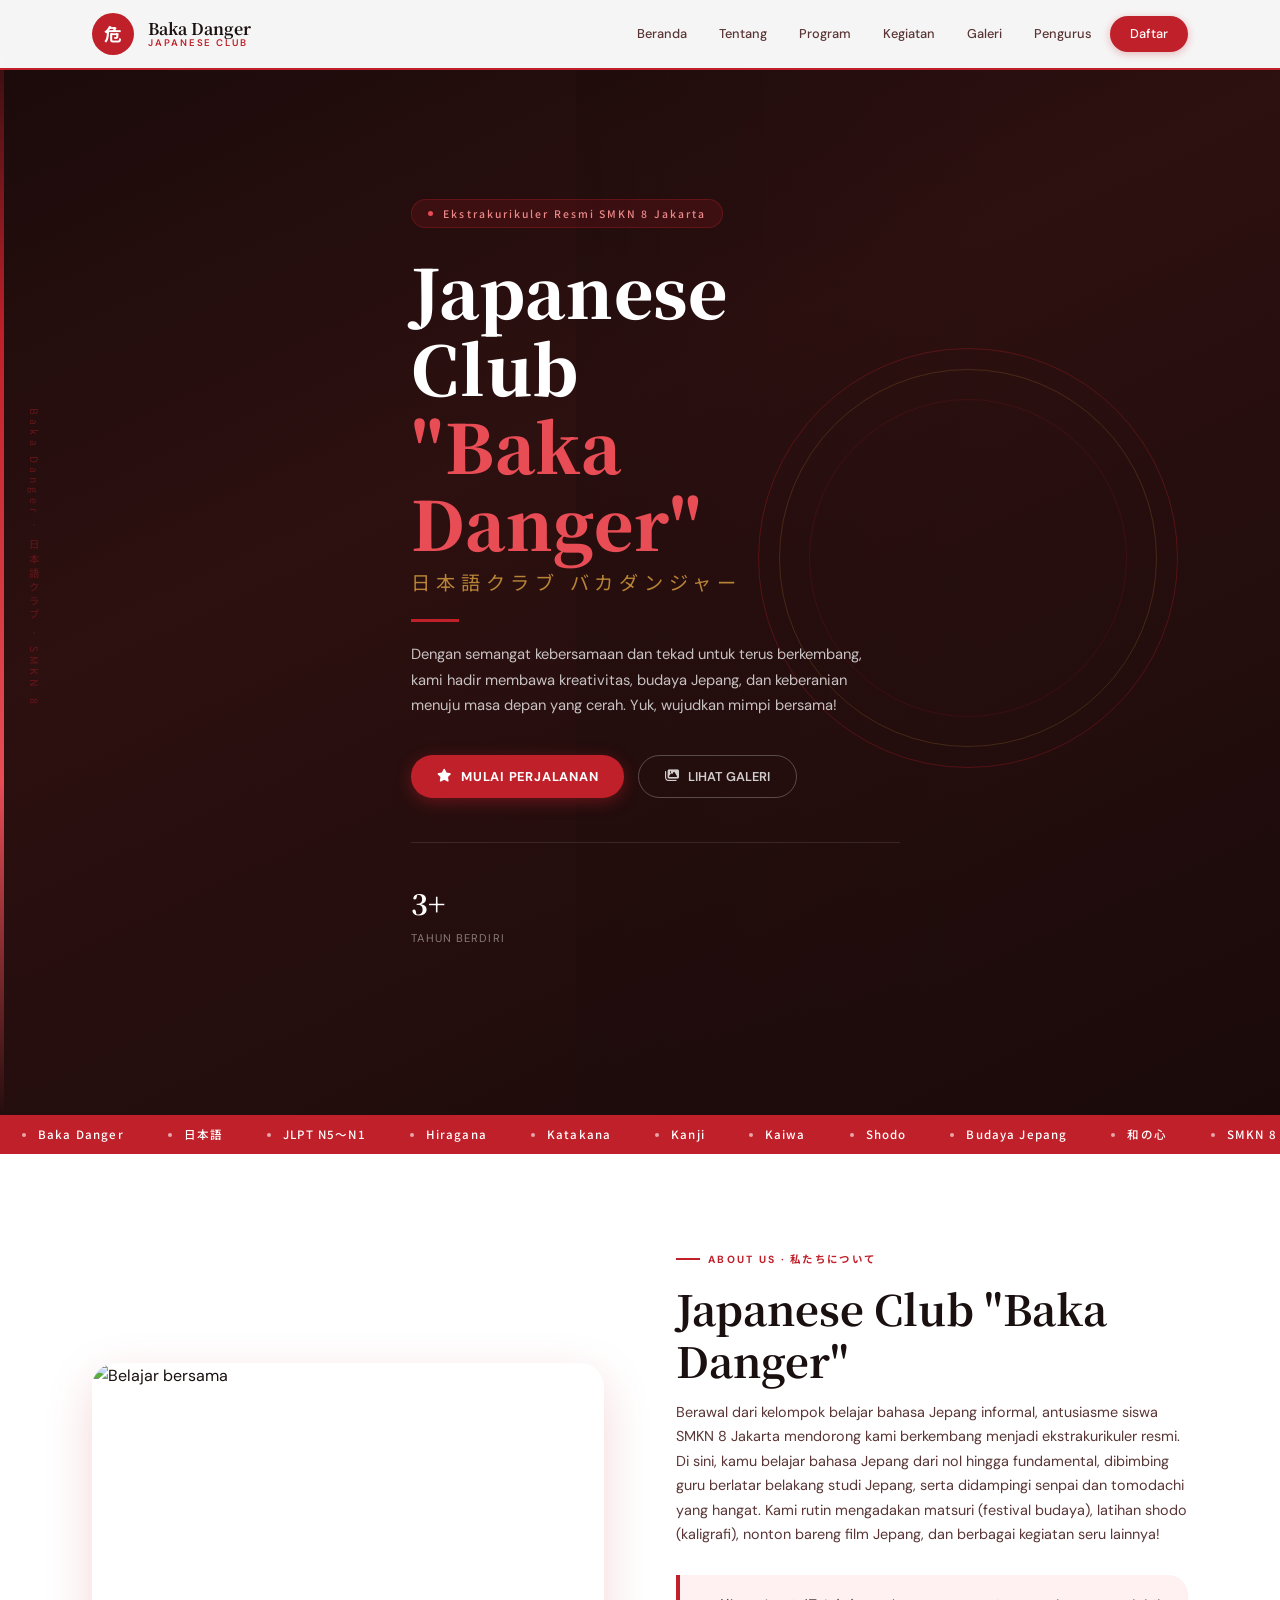
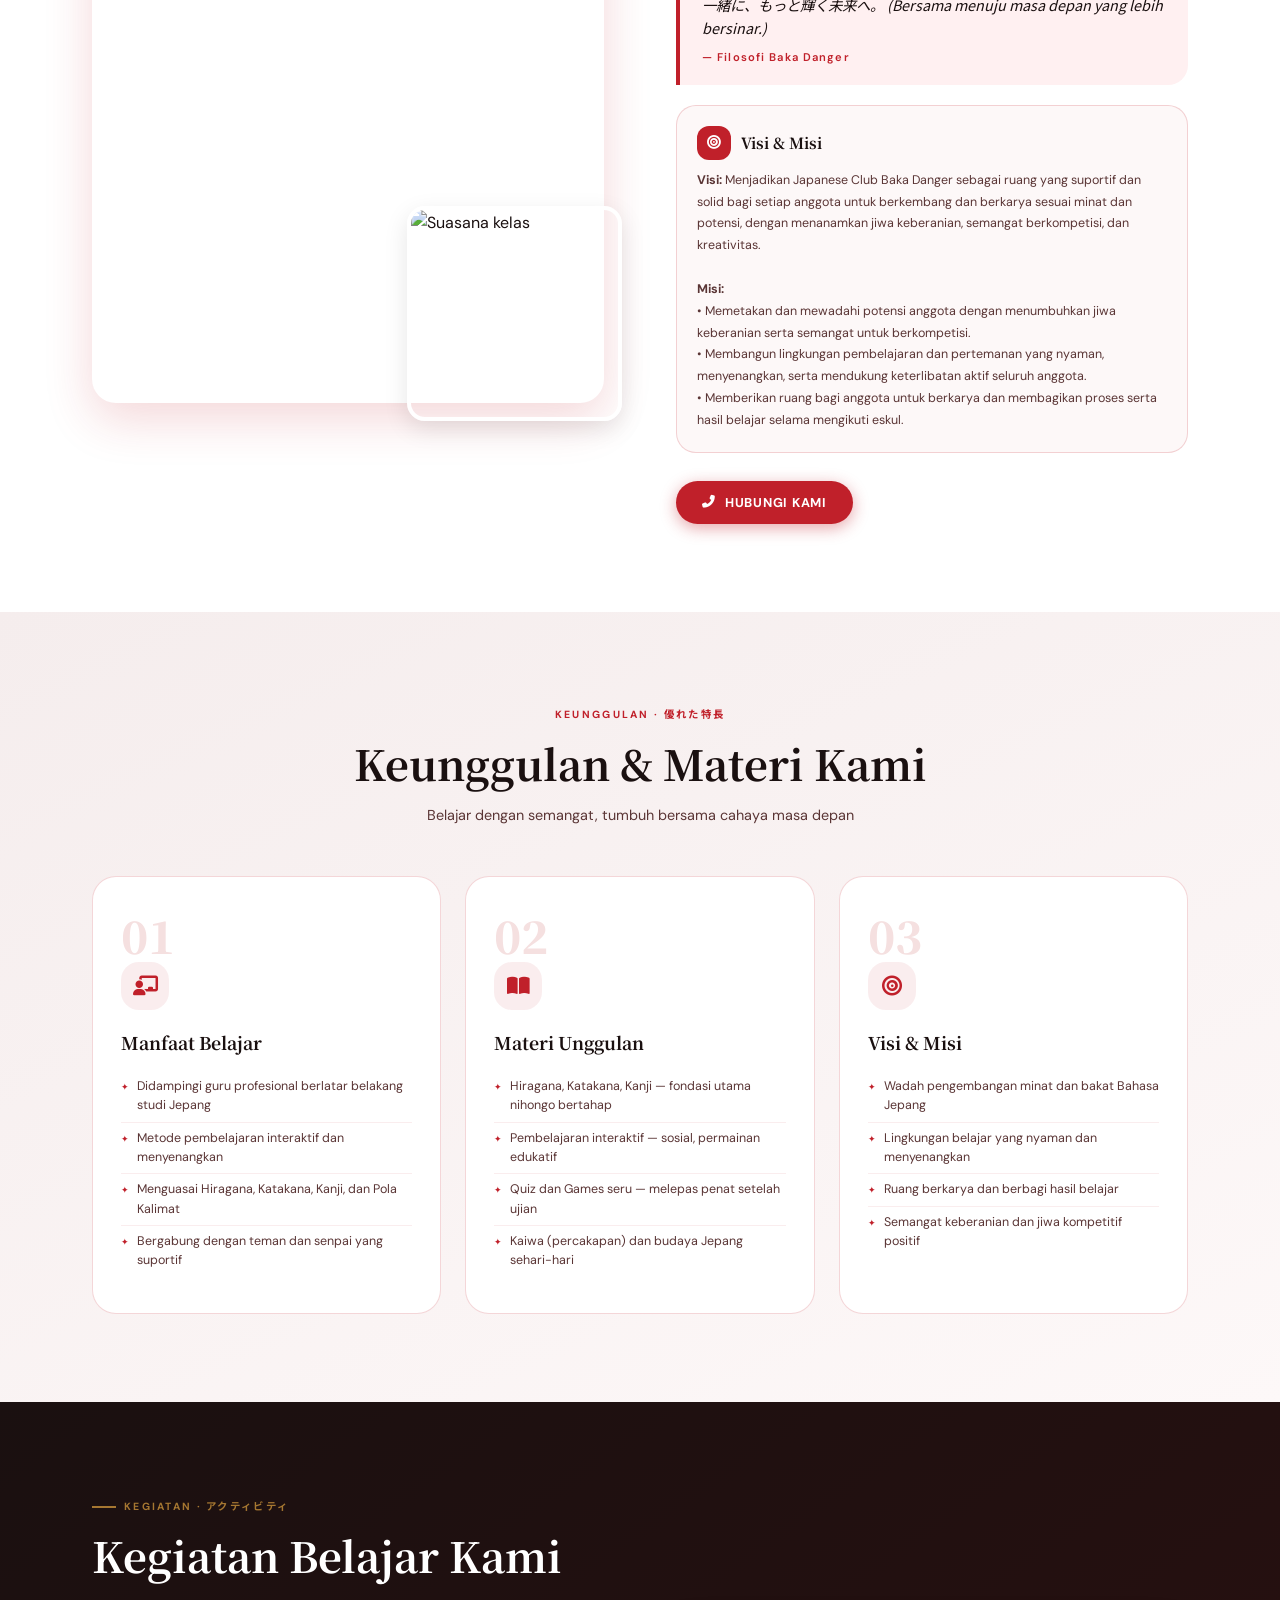
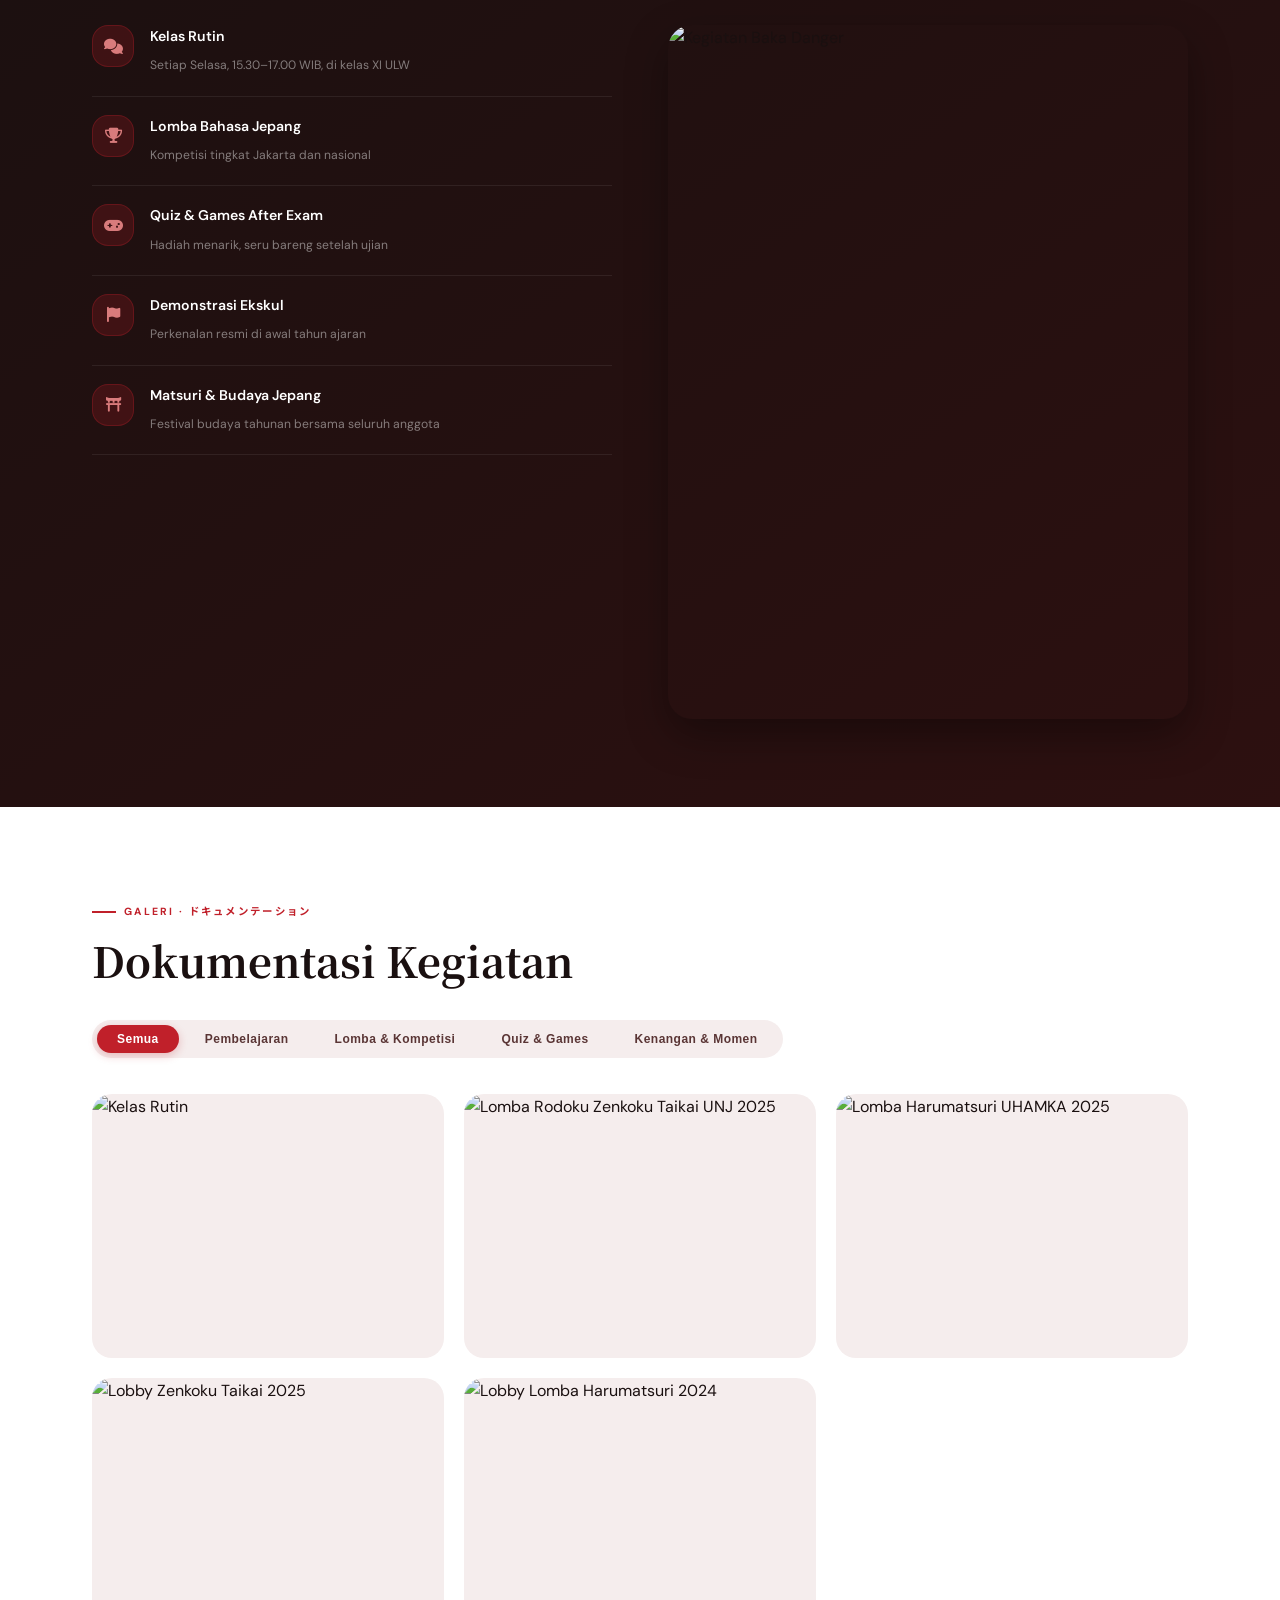
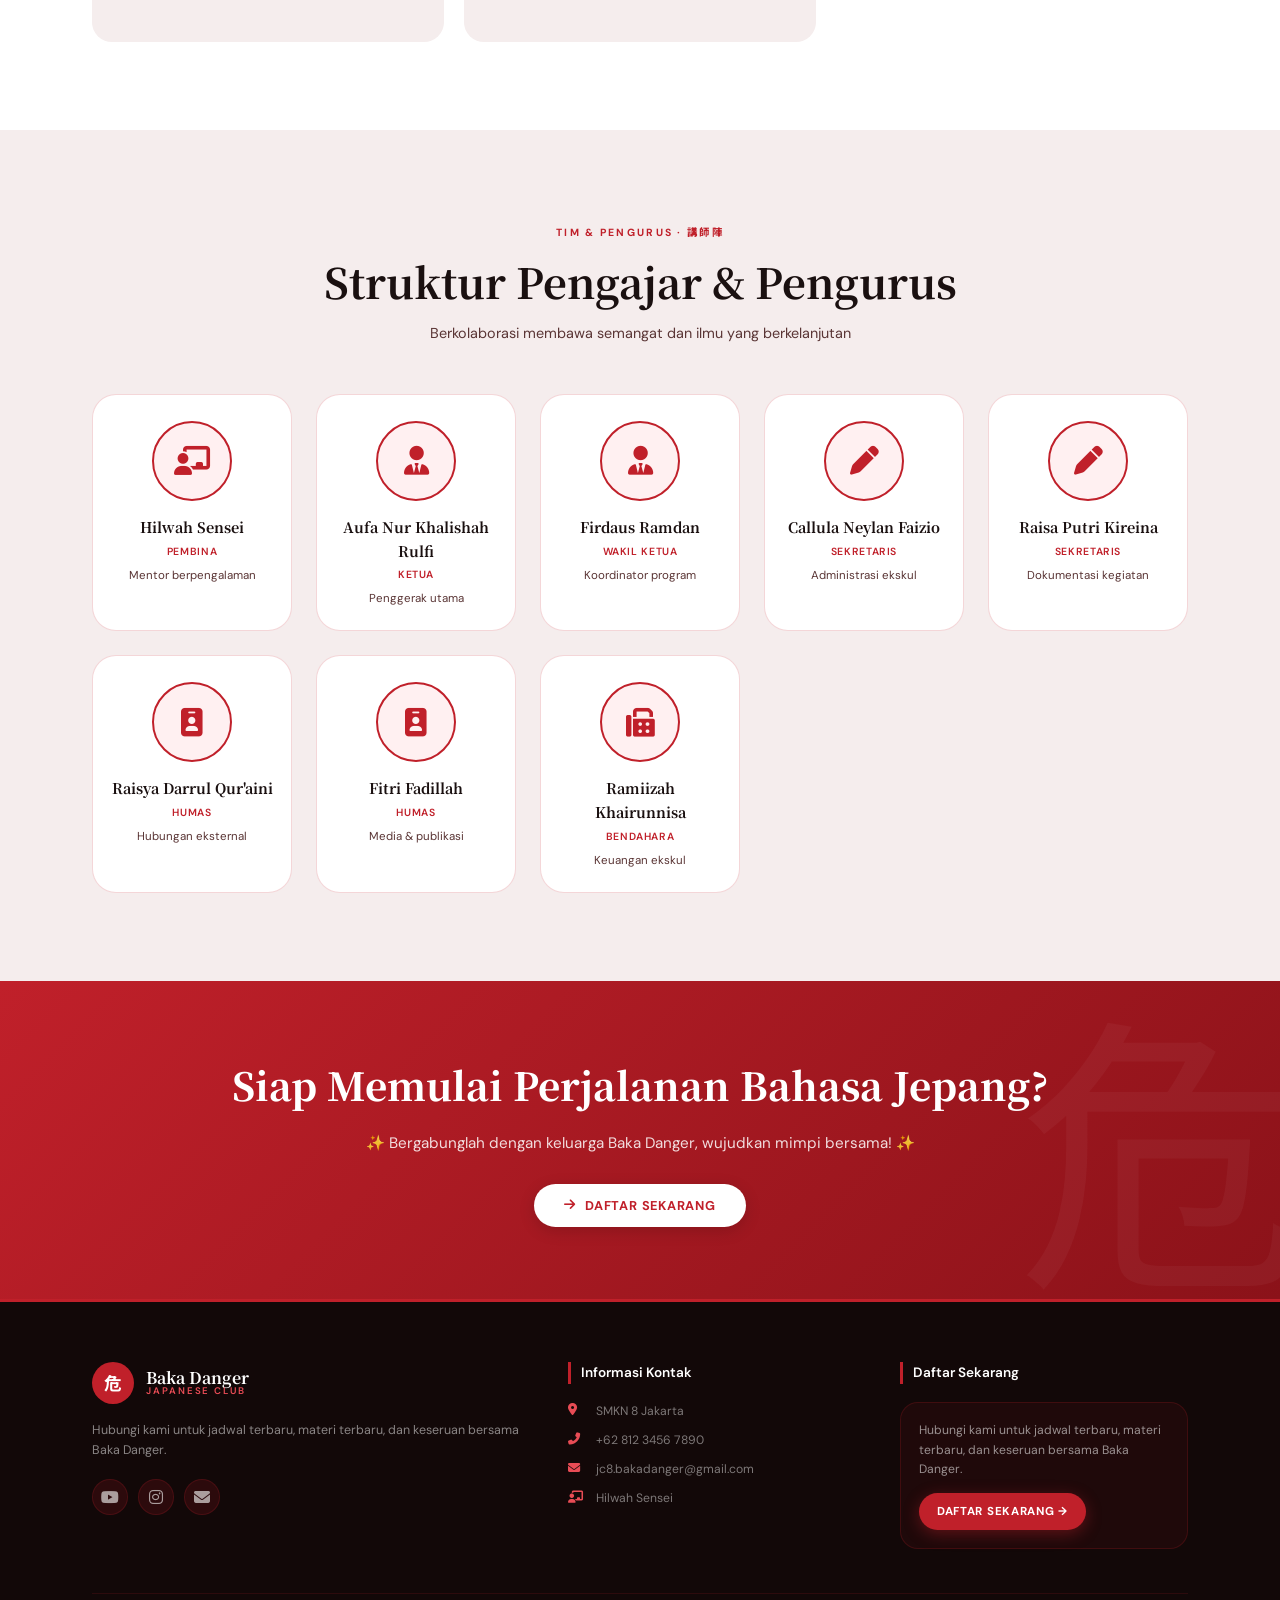
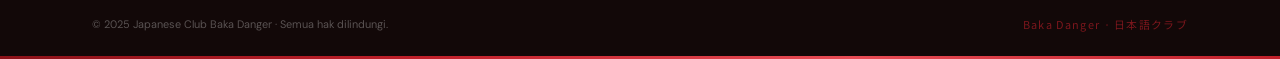
==== commit 75b3fa37: "update isi" ====
--- a/Red.Index.html
+++ b/Red.Index.html
@@ -4,534 +4,738 @@
 <meta charset="UTF-8">
 <meta name="viewport" content="width=device-width, initial-scale=1.0">
 <title>Japanese Club Baka Danger | Ekskul Bahasa Jepang SMKN 8 Jakarta</title>
-<meta name="description" content="Ekstrakurikuler Bahasa Jepang SMKN 8 Jakarta. Belajar dari nol hingga mahir, budaya Jepang, persiapan JLPT, dan kegiatan seru bersama Baka Danger!">
+<meta name="description" content="Ekstrakurikuler Bahasa Jepang SMKN 8 Jakarta. Belajar dari nol hingga mahir, budaya Jepang, dan kegiatan seru bersama Baka Danger!">
 <link rel="preconnect" href="https://fonts.googleapis.com">
-<link href="https://fonts.googleapis.com/css2?family=Shippori+Mincho:wght@400;500;600;700;800&family=DM+Sans:ital,opsz,wght@0,9..40,300;0,9..40,400;0,9..40,500;0,9..40,600;1,9..40,300&family=Noto+Sans+JP:wght@300;400;500;700&display=swap" rel="stylesheet">
+<link href="https://fonts.googleapis.com/css2?family=Noto+Serif+JP:wght@400;600;700;900&family=Noto+Sans+JP:wght@300;400;500;700&family=DM+Sans:ital,opsz,wght@0,9..40,300;0,9..40,400;0,9..40,500;0,9..40,700;1,9..40,300&display=swap" rel="stylesheet">
 <link rel="stylesheet" href="https://cdnjs.cloudflare.com/ajax/libs/font-awesome/6.4.0/css/all.min.css">
 <style>
-  :root {
-    /* Tema Merah Putih ala Jepang – elegan, profesional, tidak kontras tajam */
-    --jp-red: #BC002D;      /* merah bendera Jepang */
-    --jp-red-dark: #8B0020;  /* lebih gelap untuk hover */
-    --jp-red-light: #FCE8EC;  /* latar merah sangat soft */
-    --white: #FFFFFF;
-    --white-off: #FEFCF9;
-    --gray-light: #F5F5F5;
-    --gray-mid: #E0E0E0;
-    --text-dark: #1F1F1F;
-    --text-soft: #4A4A4A;
-    --shadow-sm: 0 2px 8px rgba(0,0,0,0.04);
-    --shadow-md: 0 8px 24px rgba(0,0,0,0.06);
-    --border-light: rgba(188, 0, 45, 0.15);
-    --ff-s: 'Shippori Mincho', 'Noto Sans JP', serif;
-    --ff: 'DM Sans', 'Noto Sans JP', sans-serif;
-    --ff-j: 'Noto Sans JP', sans-serif;
-    --t: .3s ease;
-  }
-  * { margin: 0; padding: 0; box-sizing: border-box; }
-  html { scroll-behavior: smooth; font-size: 16px; }
-  body { font-family: var(--ff); background: var(--white-off); color: var(--text-dark); line-height: 1.6; overflow-x: hidden; }
-  .container { max-width: 1200px; margin: 0 auto; padding: 0 32px; }
-  /* NAVBAR */
-  .navbar { position: fixed; top: 0; left: 0; right: 0; z-index: 1000; background: rgba(255,255,255,0.96); backdrop-filter: blur(12px); border-bottom: 1px solid var(--border-light); transition: var(--t); }
-  .navbar.scrolled { background: rgba(255,255,255,0.98); box-shadow: var(--shadow-md); }
-  .nav-inner { display: flex; align-items: center; justify-content: space-between; height: 70px; max-width: 1200px; margin: 0 auto; padding: 0 32px; }
-  .logo-area { display: flex; align-items: center; gap: 12px; text-decoration: none; }
-  .logo-crest { width: 42px; height: 42px; background: var(--jp-red); border-radius: 50%; display: flex; align-items: center; justify-content: center; font-family: var(--ff-j); font-size: 1.1rem; color: #fff; font-weight: 700; flex-shrink: 0; }
-  .logo-img-preview { max-height: 42px; width: auto; border-radius: 8px; }
-  .logo-text-group { line-height: 1.2; }
-  .logo-main { font-family: var(--ff-s); font-size: 1rem; font-weight: 700; color: var(--text-dark); letter-spacing: .02em; }
-  .logo-sub { font-size: 0.6rem; color: var(--jp-red); letter-spacing: .15em; text-transform: uppercase; font-weight: 500; }
-  .nav-links { display: flex; align-items: center; gap: 6px; }
-  .nav-links a { color: var(--text-soft); text-decoration: none; font-size: 0.8rem; font-weight: 500; padding: 8px 18px; border-radius: 40px; transition: var(--t); white-space: nowrap; }
-  .nav-links a:hover { color: var(--jp-red); background: rgba(188,0,45,0.05); }
-  .nav-links a.cta { background: var(--jp-red); color: #fff; padding: 8px 24px; box-shadow: 0 2px 6px rgba(188,0,45,0.2); }
-  .nav-links a.cta:hover { background: var(--jp-red-dark); transform: translateY(-1px); }
-  .burger { display: none; background: none; border: 1px solid var(--border-light); width: 40px; height: 40px; border-radius: 10px; cursor: pointer; align-items: center; justify-content: center; font-size: 1.1rem; color: var(--text-dark); }
-  /* HERO */
-  .hero { position: relative; min-height: 100vh; display: flex; align-items: center; background: linear-gradient(135deg, #FEF9F9 0%, #FDF5F5 100%); overflow: hidden; }
-  .hero-bg { position: absolute; inset: 0; background-size: cover; background-position: center; opacity: 0.2; }
-  .hero-bg::after { content: ''; position: absolute; inset: 0; background: radial-gradient(circle at 70% 30%, rgba(188,0,45,0.02) 0%, transparent 70%); }
-  .hero-kamon { position: absolute; right: 5%; top: 50%; transform: translateY(-50%); width: min(320px, 35vw); height: auto; opacity: 0.06; animation: slowRotate 50s linear infinite; pointer-events: none; stroke: var(--jp-red); fill: none; }
-  @keyframes slowRotate { from { transform: translateY(-50%) rotate(0deg); } to { transform: translateY(-50%) rotate(360deg); } }
-  .hero-vtext { position: absolute; left: 2%; top: 50%; transform: translateY(-50%); writing-mode: vertical-rl; font-family: var(--ff-j); font-size: 0.7rem; color: rgba(188,0,45,0.25); letter-spacing: 0.2em; }
-  .hero-line { position: absolute; left: 0; top: 0; bottom: 0; width: 3px; background: linear-gradient(to bottom, transparent, var(--jp-red) 30%, var(--jp-red-dark) 70%, transparent); }
-  .hero-content { position: relative; z-index: 2; padding: 100px 0 80px; max-width: 650px; margin-left: 6%; animation: fadeUp 0.9s cubic-bezier(0.2,0.9,0.4,1.1) both; }
-  @keyframes fadeUp { from { opacity: 0; transform: translateY(30px); } to { opacity: 1; transform: translateY(0); } }
-  .hero-eyebrow { display: inline-flex; align-items: center; gap: 8px; background: var(--white); border: 1px solid var(--border-light); border-radius: 40px; padding: 5px 16px; margin-bottom: 28px; font-size: 0.7rem; color: var(--jp-red); font-weight: 500; }
-  .hero-eyebrow::before { content: ''; width: 6px; height: 6px; background: var(--jp-red); border-radius: 50%; }
-  .hero-title { font-family: var(--ff-s); font-size: clamp(2.2rem, 5vw, 3.8rem); font-weight: 800; color: var(--text-dark); line-height: 1.2; margin-bottom: 8px; }
-  .hero-title-jp { font-family: var(--ff-j); font-size: clamp(1rem, 2vw, 1.3rem); font-weight: 400; color: var(--jp-red); letter-spacing: 0.15em; margin-bottom: 20px; display: block; }
-  .hero-divider { width: 60px; height: 2px; background: var(--jp-red); margin-bottom: 24px; }
-  .hero-desc { font-size: 1rem; color: var(--text-soft); line-height: 1.7; max-width: 520px; margin-bottom: 40px; white-space: pre-line; background: rgba(255,255,255,0.7); padding: 12px 20px; border-radius: 20px; backdrop-filter: blur(2px); }
-  .hero-actions { display: flex; gap: 16px; flex-wrap: wrap; }
-  .btn-primary { display: inline-flex; align-items: center; gap: 10px; background: var(--jp-red); color: #fff; padding: 12px 28px; border-radius: 48px; font-size: 0.8rem; font-weight: 600; text-transform: uppercase; letter-spacing: 0.05em; text-decoration: none; transition: var(--t); box-shadow: 0 4px 12px rgba(188,0,45,0.25); border: none; cursor: pointer; }
-  .btn-primary:hover { background: var(--jp-red-dark); transform: translateY(-2px); box-shadow: 0 8px 20px rgba(188,0,45,0.3); }
-  .btn-outline { display: inline-flex; align-items: center; gap: 10px; background: transparent; color: var(--jp-red); padding: 11px 28px; border-radius: 48px; font-size: 0.8rem; font-weight: 600; text-transform: uppercase; text-decoration: none; border: 1px solid var(--jp-red); transition: var(--t); }
-  .btn-outline:hover { background: rgba(188,0,45,0.05); border-color: var(--jp-red-dark); color: var(--jp-red-dark); transform: translateY(-1px); }
-  /* MARQUEE */
-  .marquee-strip { background: var(--jp-red); padding: 10px 0; overflow: hidden; }
-  .marquee-track { display: flex; animation: scrollMarquee 24s linear infinite; white-space: nowrap; }
-  .marquee-item { display: inline-flex; align-items: center; gap: 12px; padding: 0 24px; font-family: var(--ff-j); font-size: 0.75rem; color: #fff; letter-spacing: 0.08em; font-weight: 500; }
-  .marquee-item .dot { width: 4px; height: 4px; background: rgba(255,255,255,0.7); border-radius: 50%; }
-  @keyframes scrollMarquee { from { transform: translateX(0); } to { transform: translateX(-50%); } }
-  /* SECTION GLOBAL */
-  section { padding: 80px 0; }
-  .section-label { display: inline-flex; align-items: center; gap: 8px; font-size: 0.7rem; color: var(--jp-red); letter-spacing: 0.2em; text-transform: uppercase; font-weight: 600; margin-bottom: 16px; }
-  .section-label::before { content: ''; width: 28px; height: 1.5px; background: var(--jp-red); }
-  .section-title { font-family: var(--ff-s); font-size: clamp(1.8rem, 3vw, 2.5rem); font-weight: 700; color: var(--text-dark); line-height: 1.25; margin-bottom: 16px; }
-  .section-desc { font-size: 0.9rem; color: var(--text-soft); max-width: 560px; line-height: 1.7; }
-  /* ABOUT */
-  .about-section { background: var(--white); }
-  .about-grid { display: grid; grid-template-columns: 1fr 1fr; gap: 70px; align-items: center; }
-  .about-img-wrapper { position: relative; }
-  .about-img-main { width: 100%; aspect-ratio: 4/5; object-fit: cover; border-radius: 24px; box-shadow: var(--shadow-md); }
-  .about-img-accent { position: absolute; bottom: -20px; right: -20px; width: 45%; aspect-ratio: 1; object-fit: cover; border-radius: 20px; border: 5px solid var(--white); box-shadow: var(--shadow-sm); }
-  .philosophy-quote { margin-top: 28px; padding: 20px 24px; border-left: 3px solid var(--jp-red); background: var(--jp-red-light); border-radius: 0 16px 16px 0; }
-  .philosophy-quote p { font-family: var(--ff-s); font-size: 0.95rem; font-style: italic; color: var(--text-dark); }
-  .philosophy-quote cite { font-size: 0.7rem; color: var(--jp-red); margin-top: 8px; display: block; }
-  .visimisi-box { margin-top: 24px; padding: 20px; border: 1px solid var(--border-light); border-radius: 20px; background: var(--white); }
-  .visimisi-box .vm-head { display: flex; align-items: center; gap: 12px; margin-bottom: 12px; }
-  .vm-icon { width: 36px; height: 36px; background: var(--jp-red); border-radius: 12px; display: flex; align-items: center; justify-content: center; color: #fff; font-size: 0.9rem; }
-  .vm-title { font-family: var(--ff-s); font-weight: 700; }
-  .vm-text { font-size: 0.8rem; color: var(--text-soft); line-height: 1.7; }
-  /* EXCELLENCE CARDS */
-  .excellence-section { background: var(--gray-light); }
-  .excellence-header { text-align: center; margin-bottom: 56px; }
-  .excellence-header .section-label { justify-content: center; }
-  .excellence-header .section-label::before { display: none; }
-  .cards-grid { display: grid; grid-template-columns: repeat(3, 1fr); gap: 28px; }
-  .excellence-card { background: var(--white); padding: 40px 32px; border-radius: 24px; transition: var(--t); border: 1px solid var(--border-light); box-shadow: var(--shadow-sm); }
-  .excellence-card:hover { transform: translateY(-6px); box-shadow: var(--shadow-md); border-color: var(--jp-red-light); }
-  .card-num { font-family: var(--ff-s); font-size: 2.8rem; font-weight: 800; color: #F0D8DC; line-height: 1; margin-bottom: 16px; }
-  .card-icon-ex { width: 52px; height: 52px; background: rgba(188,0,45,0.08); border-radius: 18px; display: flex; align-items: center; justify-content: center; font-size: 1.3rem; color: var(--jp-red); margin-bottom: 20px; transition: var(--t); }
-  .excellence-card:hover .card-icon-ex { background: var(--jp-red); color: #fff; }
-  .card-title-ex { font-family: var(--ff-s); font-size: 1.2rem; font-weight: 700; margin-bottom: 16px; }
-  .card-body-ex ul { list-style: none; }
-  .card-body-ex li { padding: 6px 0; border-bottom: 1px solid var(--border-light); display: flex; align-items: center; gap: 8px; font-size: 0.8rem; }
-  .card-body-ex li:last-child { border: none; }
-  .card-body-ex li::before { content: "•"; color: var(--jp-red); font-weight: bold; font-size: 1rem; }
-  /* ACTIVITY SECTION */
-  .activity-section { background: #2A2A2A; color: #fff; }
-  .activity-section .section-label { color: #FFB3B3; }
-  .activity-section .section-label::before { background: #FFB3B3; }
-  .activity-section .section-title { color: #fff; }
-  .activity-grid { display: grid; grid-template-columns: 1fr 1fr; gap: 60px; align-items: start; margin-top: 48px; }
-  .activity-list { list-style: none; }
-  .activity-item { display: flex; align-items: flex-start; gap: 18px; padding: 18px 0; border-bottom: 1px solid rgba(255,255,255,0.1); }
-  .activity-item:first-child { padding-top: 0; }
-  .activity-icon { width: 44px; height: 44px; background: rgba(255,255,255,0.08); border: 1px solid rgba(255,255,255,0.2); border-radius: 16px; display: flex; align-items: center; justify-content: center; color: #FFB3B3; font-size: 1rem; transition: var(--t); }
-  .activity-item:hover .activity-icon { background: var(--jp-red); border-color: var(--jp-red); color: #fff; }
-  .activity-text strong { display: block; font-size: 0.9rem; font-weight: 600; margin-bottom: 4px; color: #fff; }
-  .activity-img-main { width: 100%; aspect-ratio: 3/4; object-fit: cover; border-radius: 24px; box-shadow: 0 8px 20px rgba(0,0,0,0.3); }
-  /* GALLERY */
-  .gallery-section { background: var(--white); }
-  .gallery-header { display: flex; justify-content: space-between; align-items: flex-end; margin-bottom: 40px; flex-wrap: wrap; gap: 20px; }
-  .gallery-tabs { display: flex; gap: 8px; background: var(--gray-light); padding: 5px; border-radius: 50px; }
-  .gallery-tab { padding: 6px 20px; border-radius: 40px; font-size: 0.75rem; font-weight: 600; color: var(--text-soft); cursor: pointer; border: none; background: none; transition: var(--t); }
-  .gallery-tab.active { background: var(--jp-red); color: #fff; }
-  .gallery-grid { display: grid; grid-template-columns: repeat(3, 1fr); gap: 24px; }
-  .gallery-item { position: relative; border-radius: 20px; overflow: hidden; aspect-ratio: 4/3; cursor: pointer; box-shadow: var(--shadow-sm); transition: var(--t); background: #f0f0f0; }
-  .gallery-item img { width: 100%; height: 100%; object-fit: cover; transition: transform 0.4s ease; }
-  .gallery-item:hover { transform: scale(1.01); box-shadow: var(--shadow-md); }
-  .gallery-item:hover img { transform: scale(1.05); }
-  .gallery-overlay { position: absolute; inset: 0; background: linear-gradient(to top, rgba(0,0,0,0.7), transparent 50%); opacity: 0; transition: 0.3s; display: flex; flex-direction: column; justify-content: flex-end; padding: 20px; }
-  .gallery-item:hover .gallery-overlay { opacity: 1; }
-  .gallery-overlay h4 { color: #fff; font-size: 0.85rem; font-weight: 700; margin-bottom: 4px; }
-  .gallery-overlay p { color: rgba(255,255,255,0.8); font-size: 0.7rem; }
-  .gallery-zoom-icon { position: absolute; top: 16px; right: 16px; background: var(--jp-red); width: 32px; height: 32px; border-radius: 50%; display: flex; align-items: center; justify-content: center; color: #fff; opacity: 0; transform: scale(0.8); transition: 0.2s; }
-  .gallery-item:hover .gallery-zoom-icon { opacity: 1; transform: scale(1); }
-  .gallery-empty { text-align: center; padding: 60px; background: var(--gray-light); border-radius: 32px; color: var(--text-soft); }
-  /* TEAM */
-  .team-section { background: var(--gray-light); }
-  .team-header { text-align: center; margin-bottom: 56px; }
-  .team-header .section-label { justify-content: center; }
-  .team-header .section-label::before { display: none; }
-  .team-grid { display: grid; grid-template-columns: repeat(auto-fit, minmax(200px, 1fr)); gap: 28px; }
-  .team-card { background: var(--white); padding: 28px 16px 20px; border-radius: 28px; text-align: center; transition: var(--t); border: 1px solid var(--border-light); }
-  .team-card:hover { transform: translateY(-5px); box-shadow: var(--shadow-md); border-color: var(--jp-red-light); }
-  .team-avatar { width: 88px; height: 88px; background: var(--jp-red-light); border-radius: 50%; display: flex; align-items: center; justify-content: center; margin: 0 auto 16px; font-size: 2rem; color: var(--jp-red); border: 2px solid var(--jp-red); }
-  .team-card:hover .team-avatar { background: var(--jp-red); color: #fff; }
-  .team-name { font-weight: 700; margin-bottom: 4px; }
-  .team-position { font-size: 0.7rem; color: var(--jp-red); font-weight: 600; text-transform: uppercase; margin-bottom: 8px; }
-  .team-desc { font-size: 0.75rem; color: var(--text-soft); }
-  /* CTA */
-  .cta-section { background: linear-gradient(135deg, var(--jp-red) 0%, var(--jp-red-dark) 100%); text-align: center; padding: 70px 0; position: relative; }
-  .cta-title { font-family: var(--ff-s); font-size: clamp(1.8rem, 3vw, 2.5rem); color: #fff; margin-bottom: 16px; }
-  .cta-desc { color: rgba(255,255,255,0.9); margin-bottom: 32px; font-size: 1rem; }
-  .btn-white { background: #fff; color: var(--jp-red); padding: 12px 32px; border-radius: 48px; font-weight: 700; text-transform: uppercase; text-decoration: none; display: inline-flex; align-items: center; gap: 10px; transition: var(--t); box-shadow: 0 4px 12px rgba(0,0,0,0.1); }
-  .btn-white:hover { background: var(--text-dark); color: #fff; transform: translateY(-2px); }
-  /* FOOTER */
-  footer { background: #1C1C1C; padding: 60px 0 0; border-top: 4px solid var(--jp-red); }
-  .footer-grid { display: grid; grid-template-columns: 1.5fr 1fr 1fr; gap: 48px; padding-bottom: 48px; border-bottom: 1px solid rgba(255,255,255,0.1); }
-  .footer-brand-logo { display: flex; align-items: center; gap: 12px; margin-bottom: 20px; }
-  .footer-brand p { color: rgba(255,255,255,0.5); font-size: 0.8rem; line-height: 1.6; }
-  .social-row { display: flex; gap: 12px; margin-top: 20px; }
-  .social-link { width: 38px; height: 38px; background: rgba(255,255,255,0.08); border-radius: 50%; display: flex; align-items: center; justify-content: center; color: rgba(255,255,255,0.6); text-decoration: none; transition: var(--t); }
-  .social-link:hover { background: var(--jp-red); color: #fff; }
-  .footer-col h5 { color: #fff; font-size: 0.9rem; margin-bottom: 20px; font-weight: 600; border-left: 3px solid var(--jp-red); padding-left: 12px; }
-  .footer-info { list-style: none; }
-  .footer-info li { display: flex; gap: 10px; margin-bottom: 12px; font-size: 0.8rem; color: rgba(255,255,255,0.5); }
-  .footer-info li i { color: var(--jp-red); width: 20px; margin-top: 2px; }
-  .footer-cta-box { background: rgba(255,255,255,0.05); border-radius: 20px; padding: 20px; }
-  .footer-cta-box p { color: rgba(255,255,255,0.6); font-size: 0.8rem; margin-bottom: 16px; }
-  .footer-bottom { padding: 24px 0; display: flex; justify-content: space-between; align-items: center; flex-wrap: wrap; gap: 12px; color: rgba(255,255,255,0.4); font-size: 0.7rem; }
-  .footer-jp-text { font-family: var(--ff-j); letter-spacing: 0.1em; color: var(--jp-red); }
-  .footer-stripe { height: 4px; background: linear-gradient(90deg, var(--jp-red), #FFB3B3, var(--jp-red)); }
-  /* LIGHTBOX */
-  .lightbox { position: fixed; inset: 0; background: rgba(0,0,0,0.9); z-index: 2000; display: none; align-items: center; justify-content: center; padding: 20px; }
-  .lightbox.open { display: flex; }
-  .lightbox-inner { max-width: 900px; width: 100%; position: relative; }
-  .lightbox-img { width: 100%; max-height: 75vh; object-fit: contain; border-radius: 16px; }
-  .lightbox-info { padding: 16px 0 0; color: #fff; }
-  .lightbox-group { font-size: 0.7rem; color: #FFB3B3; text-transform: uppercase; }
-  .lb-close, .lb-nav { position: absolute; background: rgba(188,0,45,0.6); border: none; color: #fff; width: 40px; height: 40px; border-radius: 50%; display: flex; align-items: center; justify-content: center; cursor: pointer; transition: 0.2s; }
-  .lb-close { top: -48px; right: 0; }
-  .lb-nav { top: 50%; transform: translateY(-50%); }
-  .lb-prev { left: -60px; }
-  .lb-next { right: -60px; }
-  .lb-close:hover, .lb-nav:hover { background: var(--jp-red); }
-  /* SCROLL TOP */
-  .scroll-top { position: fixed; bottom: 28px; right: 28px; width: 44px; height: 44px; background: var(--jp-red); border-radius: 50%; display: flex; align-items: center; justify-content: center; color: #fff; cursor: pointer; opacity: 0; pointer-events: none; transition: 0.2s; z-index: 900; border: none; }
-  .scroll-top.visible { opacity: 1; pointer-events: all; }
-  .scroll-top:hover { background: var(--jp-red-dark); transform: translateY(-2px); }
-  /* RESPONSIVE */
-  @media (max-width: 900px) {
-    .about-grid, .activity-grid { grid-template-columns: 1fr; gap: 40px; }
-    .cards-grid { grid-template-columns: 1fr; }
-    .gallery-grid { grid-template-columns: repeat(2, 1fr); }
-    .footer-grid { grid-template-columns: 1fr 1fr; }
-    .lb-prev { left: 10px; } .lb-next { right: 10px; }
-  }
-  @media (max-width: 640px) {
-    .nav-links { display: none; }
-    .nav-links.open { display: flex; flex-direction: column; position: absolute; top: 70px; left: 0; right: 0; background: rgba(255,255,255,0.98); padding: 20px; gap: 12px; border-bottom: 2px solid var(--jp-red); }
-    .burger { display: flex; }
-    .hero-content { margin-left: 0; padding: 100px 20px; }
-    .gallery-grid { grid-template-columns: 1fr; }
-    .footer-grid { grid-template-columns: 1fr; }
-    .container { padding: 0 20px; }
-    .about-img-accent { display: none; }
-    .team-grid { grid-template-columns: 1fr 1fr; }
-  }
+:root {
+  --aka: #c0202a;
+  --aka-deep: #8b1219;
+  --aka-light: #e84c55;
+  --aka-pale: #fff0f1;
+  --aka-glass: rgba(192,32,42,0.08);
+  --sumi: #1a1010;
+  --sumi-mid: #3d2020;
+  --sumi-soft: #5a3535;
+  --shiro: #ffffff;
+  --washi: #fdf8f8;
+  --kiri: #f5eded;
+  --kin: #c8913a;
+  --border: rgba(192,32,42,0.18);
+  --shadow: 0 8px 32px rgba(192,32,42,0.12);
+  --shadow-deep: 0 16px 48px rgba(192,32,42,0.18);
+  --ff-s: 'Noto Serif JP', serif;
+  --ff: 'DM Sans', 'Noto Sans JP', sans-serif;
+  --ff-j: 'Noto Sans JP', sans-serif;
+  --ease: cubic-bezier(.25,.46,.45,.94);
+  --bounce: cubic-bezier(.2,.9,.4,1.1);
+}
+*,*::before,*::after{margin:0;padding:0;box-sizing:border-box}
+html{scroll-behavior:smooth;font-size:16px}
+body{font-family:var(--ff);background:var(--washi);color:var(--sumi);line-height:1.65;overflow-x:hidden}
+img{max-width:100%;display:block}
+.container{max-width:1160px;margin:0 auto;padding:0 32px}
+::-webkit-scrollbar{width:4px}
+::-webkit-scrollbar-track{background:var(--washi)}
+::-webkit-scrollbar-thumb{background:var(--aka);border-radius:4px}
+/* NAV */
+.nav{position:fixed;top:0;left:0;right:0;z-index:999;background:rgba(255,255,255,0.96);backdrop-filter:blur(14px);border-bottom:2px solid var(--aka);transition:box-shadow .3s}
+.nav.scrolled{box-shadow:var(--shadow)}
+.nav-inner{display:flex;align-items:center;justify-content:space-between;height:68px;max-width:1160px;margin:0 auto;padding:0 32px}
+.logo{display:flex;align-items:center;gap:14px;text-decoration:none}
+.logo-circle{width:42px;height:42px;background:var(--aka);border-radius:50%;display:flex;align-items:center;justify-content:center;font-family:var(--ff-j);font-size:1.1rem;color:#fff;font-weight:700;flex-shrink:0;overflow:hidden}
+.logo-circle img{width:42px;height:42px;border-radius:50%;object-fit:cover}
+.logo-text{display:flex;flex-direction:column;line-height:1.1}
+.logo-name{font-family:var(--ff-s);font-size:1rem;font-weight:700;color:var(--sumi)}
+.logo-sub{font-size:.6rem;color:var(--aka);letter-spacing:.2em;text-transform:uppercase;font-weight:600}
+.nav-links{display:flex;align-items:center;gap:4px}
+.nav-links a{color:var(--sumi-soft);text-decoration:none;font-size:.8rem;font-weight:500;padding:7px 14px;border-radius:40px;transition:.2s;white-space:nowrap}
+.nav-links a:hover{color:var(--aka);background:var(--aka-glass)}
+.nav-cta{background:var(--aka)!important;color:#fff!important;padding:7px 20px!important;box-shadow:0 2px 8px rgba(192,32,42,.3)}
+.nav-cta:hover{background:var(--aka-deep)!important;transform:translateY(-1px)}
+.burger{display:none;background:none;border:1.5px solid var(--aka);width:38px;height:38px;border-radius:10px;cursor:pointer;align-items:center;justify-content:center;color:var(--aka);font-size:1rem}
+/* HERO */
+.hero{position:relative;min-height:100vh;display:flex;align-items:center;background:linear-gradient(155deg,#1a0a0a 0%,#2d1010 40%,#1a0a0a 100%);overflow:hidden}
+.hero-bg{position:absolute;right:0;top:0;bottom:0;width:55%;opacity:.25}
+.hero-bg img{width:100%;height:100%;object-fit:cover}
+.hero-bg::after{content:'';position:absolute;inset:0;background:linear-gradient(to right,#1a0a0a 0%,transparent 60%)}
+.hero-circle{position:absolute;right:8%;top:50%;transform:translateY(-50%);width:min(420px,40vw);height:min(420px,40vw);border:1px solid rgba(192,32,42,.3);border-radius:50%;animation:spin 60s linear infinite;pointer-events:none}
+.hero-circle::before{content:'';position:absolute;inset:20px;border:1px solid rgba(200,145,58,.2);border-radius:50%}
+.hero-circle::after{content:'';position:absolute;inset:50px;border:1px solid rgba(192,32,42,.15);border-radius:50%}
+@keyframes spin{to{transform:translateY(-50%) rotate(360deg)}}
+.hero-vtext{position:absolute;left:2%;top:50%;transform:translateY(-50%);writing-mode:vertical-rl;font-family:var(--ff-j);font-size:.65rem;color:rgba(192,32,42,.4);letter-spacing:.4em;pointer-events:none}
+.hero-redline{position:absolute;left:0;top:0;bottom:0;width:4px;background:linear-gradient(to bottom,transparent,var(--aka) 30%,var(--aka-light) 70%,transparent)}
+.hero-content{position:relative;z-index:2;padding:110px 0 80px;max-width:600px;margin-left:6%}
+.hero-eyebrow{display:inline-flex;align-items:center;gap:10px;background:rgba(192,32,42,.15);border:1px solid rgba(192,32,42,.3);border-radius:40px;padding:5px 16px;margin-bottom:24px}
+.hero-eyebrow::before{content:'';width:5px;height:5px;background:var(--aka-light);border-radius:50%}
+.hero-eyebrow span{font-family:var(--ff-j);font-size:.65rem;color:rgba(255,150,150,.9);letter-spacing:.2em;font-weight:500}
+.hero-title{font-family:var(--ff-s);font-size:clamp(2.4rem,5.5vw,4.2rem);font-weight:900;color:#fff;line-height:1.15;letter-spacing:.01em;margin-bottom:6px}
+.hero-title em{color:var(--aka-light);font-style:normal}
+.hero-jp{font-family:var(--ff-j);font-size:clamp(.9rem,1.8vw,1.2rem);color:rgba(200,145,58,.9);letter-spacing:.3em;margin-bottom:20px;display:block}
+.hero-line{width:48px;height:3px;background:var(--aka);margin-bottom:20px}
+.hero-desc{font-size:.92rem;color:rgba(255,255,255,.75);line-height:1.75;max-width:480px;margin-bottom:36px}
+.hero-btns{display:flex;gap:14px;flex-wrap:wrap}
+.btn-red{display:inline-flex;align-items:center;gap:9px;background:var(--aka);color:#fff;padding:11px 26px;border-radius:40px;font-size:.8rem;font-weight:700;letter-spacing:.06em;text-transform:uppercase;text-decoration:none;border:none;cursor:pointer;transition:.3s var(--bounce);box-shadow:0 4px 16px rgba(192,32,42,.4)}
+.btn-red:hover{background:var(--aka-deep);transform:translateY(-2px);box-shadow:0 8px 24px rgba(192,32,42,.5)}
+.btn-ghost{display:inline-flex;align-items:center;gap:9px;background:transparent;color:rgba(255,255,255,.8);padding:10px 26px;border-radius:40px;font-size:.8rem;font-weight:600;text-transform:uppercase;text-decoration:none;border:1px solid rgba(255,255,255,.25);transition:.3s}
+.btn-ghost:hover{background:rgba(255,255,255,.08);border-color:rgba(255,255,255,.4);color:#fff}
+.hero-stats{display:flex;gap:40px;margin-top:44px;padding-top:36px;border-top:1px solid rgba(255,255,255,.1);flex-wrap:wrap}
+.stat-num{font-family:var(--ff-s);font-size:1.8rem;font-weight:700;color:#fff}
+.stat-label{font-size:.7rem;color:rgba(255,255,255,.45);text-transform:uppercase;letter-spacing:.1em;margin-top:2px}
+/* MARQUEE */
+.marquee{background:var(--aka);overflow:hidden;padding:10px 0}
+.marquee-track{display:flex;animation:marq 24s linear infinite;white-space:nowrap}
+.marquee-item{display:inline-flex;align-items:center;gap:12px;padding:0 22px;font-family:var(--ff-j);font-size:.72rem;color:#fff;letter-spacing:.1em;font-weight:500}
+.marquee-dot{width:4px;height:4px;background:rgba(255,255,255,.6);border-radius:50%}
+@keyframes marq{from{transform:translateX(0)}to{transform:translateX(-50%)}}
+/* SECTIONS */
+section{padding:88px 0;position:relative}
+.sec-label{display:inline-flex;align-items:center;gap:8px;font-size:.65rem;color:var(--aka);letter-spacing:.22em;text-transform:uppercase;font-weight:700;margin-bottom:14px}
+.sec-label::before{content:'';width:24px;height:2px;background:var(--aka);flex-shrink:0}
+.sec-title{font-family:var(--ff-s);font-size:clamp(1.7rem,3.5vw,2.6rem);font-weight:700;color:var(--sumi);line-height:1.25;margin-bottom:14px}
+.sec-desc{font-size:.9rem;color:var(--sumi-soft);line-height:1.7;max-width:540px}
+.center{text-align:center}
+.center .sec-label{justify-content:center}
+.center .sec-label::before{display:none}
+.center .sec-desc{margin:0 auto}
+/* ABOUT */
+.about{background:var(--shiro)}
+.about-grid{display:grid;grid-template-columns:1fr 1fr;gap:72px;align-items:center}
+.img-wrap{position:relative}
+.img-main{width:100%;aspect-ratio:4/5;object-fit:cover;border-radius:24px;box-shadow:var(--shadow-deep)}
+.img-deco{position:absolute;top:-16px;left:-16px;right:16px;bottom:16px;border:2px solid rgba(192,32,42,.2);border-radius:28px;z-index:-1}
+.img-accent{position:absolute;bottom:-18px;right:-18px;width:42%;aspect-ratio:1;object-fit:cover;border-radius:18px;border:4px solid var(--shiro);box-shadow:0 8px 24px rgba(0,0,0,.1)}
+.img-placeholder{width:100%;aspect-ratio:4/5;background:var(--kiri);border-radius:24px;display:flex;flex-direction:column;align-items:center;justify-content:center;gap:12px;color:var(--aka);border:2px dashed var(--border)}
+.img-placeholder i{font-size:2.5rem;opacity:.4}
+.img-placeholder p{font-size:.75rem;color:var(--sumi-soft);text-align:center;padding:0 20px;line-height:1.6}
+.quote-block{margin-top:28px;padding:18px 22px;border-left:4px solid var(--aka);background:var(--aka-pale);border-radius:0 20px 20px 0}
+.quote-block p{font-family:var(--ff-j);font-size:.9rem;font-style:italic;color:var(--sumi);line-height:1.65}
+.quote-block cite{display:block;font-size:.7rem;color:var(--aka);margin-top:8px;letter-spacing:.1em;font-style:normal;font-weight:600}
+.vm-box{margin-top:20px;border:1px solid var(--border);border-radius:20px;padding:20px;background:var(--washi)}
+.vm-head{display:flex;align-items:center;gap:10px;margin-bottom:10px}
+.vm-icon{width:34px;height:34px;background:var(--aka);border-radius:12px;display:flex;align-items:center;justify-content:center;color:#fff;font-size:.85rem}
+.vm-ttl{font-family:var(--ff-s);font-size:.95rem;font-weight:700;color:var(--sumi)}
+.vm-text{font-size:.78rem;color:var(--sumi-soft);line-height:1.75}
+/* CARDS */
+.cards-section{background:linear-gradient(155deg,var(--kiri) 0%,var(--washi) 100%)}
+.cards-grid{display:grid;grid-template-columns:repeat(3,1fr);gap:24px;margin-top:48px}
+.card{background:var(--shiro);border:1px solid var(--border);border-radius:24px;padding:36px 28px;transition:.35s var(--bounce)}
+.card:hover{transform:translateY(-6px);box-shadow:var(--shadow);border-color:var(--aka-light)}
+.card-num{font-family:var(--ff-s);font-size:2.8rem;font-weight:900;color:#f5e0e0;line-height:1;margin-bottom:14px;transition:.3s}
+.card:hover .card-num{color:rgba(192,32,42,.12)}
+.card-icon{width:48px;height:48px;background:var(--aka-glass);border-radius:18px;display:flex;align-items:center;justify-content:center;font-size:1.25rem;color:var(--aka);margin-bottom:18px;transition:.3s}
+.card:hover .card-icon{background:var(--aka);color:#fff}
+.card-title{font-family:var(--ff-s);font-size:1.1rem;font-weight:700;margin-bottom:14px;color:var(--sumi)}
+.card-list{list-style:none}
+.card-list li{padding:6px 0;border-bottom:1px solid rgba(192,32,42,.08);display:flex;align-items:flex-start;gap:8px;font-size:.78rem;color:var(--sumi-soft);line-height:1.55}
+.card-list li:last-child{border-bottom:none}
+.card-list li::before{content:'✦';color:var(--aka);font-size:.55rem;margin-top:4px;flex-shrink:0}
+/* ACTIVITY */
+.activity{background:linear-gradient(145deg,var(--sumi) 0%,#2d1010 100%);overflow:hidden}
+.activity .sec-title{color:#fff}
+.activity .sec-label{color:rgba(200,145,58,.8)}
+.activity .sec-label::before{background:rgba(200,145,58,.8)}
+.act-grid{display:grid;grid-template-columns:1fr 1fr;gap:56px;align-items:start;margin-top:44px}
+.act-list{list-style:none}
+.act-item{display:flex;align-items:flex-start;gap:16px;padding:18px 0;border-bottom:1px solid rgba(255,255,255,.07);transition:.3s}
+.act-item:first-child{padding-top:0}
+.act-item:hover{padding-left:6px}
+.act-icn{width:42px;height:42px;background:rgba(192,32,42,.2);border:1px solid rgba(192,32,42,.3);border-radius:16px;display:flex;align-items:center;justify-content:center;color:rgba(255,150,150,.8);font-size:.95rem;flex-shrink:0;transition:.2s}
+.act-item:hover .act-icn{background:var(--aka);border-color:var(--aka);color:#fff}
+.act-text strong{display:block;color:#fff;font-size:.88rem;font-weight:600;margin-bottom:3px}
+.act-text span{font-size:.76rem;color:rgba(255,255,255,.45)}
+.act-imgwrap{position:relative}
+.act-img{width:100%;aspect-ratio:3/4;object-fit:cover;border-radius:24px;box-shadow:0 16px 40px rgba(0,0,0,.35)}
+.act-img-frame{position:absolute;inset:-10px;border:1px solid rgba(192,32,42,.35);border-radius:30px;pointer-events:none;z-index:-1}
+.act-placeholder{width:100%;aspect-ratio:3/4;background:rgba(255,255,255,.05);border:2px dashed rgba(192,32,42,.3);border-radius:24px;display:flex;flex-direction:column;align-items:center;justify-content:center;gap:10px;color:rgba(255,255,255,.3)}
+.act-placeholder i{font-size:2.5rem}
+.act-placeholder p{font-size:.75rem;text-align:center;padding:0 20px;line-height:1.6}
+/* GALLERY */
+.gallery{background:var(--shiro)}
+.gallery-head{display:flex;justify-content:space-between;align-items:flex-end;margin-bottom:36px;flex-wrap:wrap;gap:20px}
+.gtabs{display:flex;gap:6px;background:var(--kiri);padding:5px;border-radius:50px;flex-wrap:wrap}
+.gtab{padding:7px 20px;border-radius:40px;font-size:.75rem;font-weight:600;color:var(--sumi-soft);cursor:pointer;border:none;background:none;letter-spacing:.04em;transition:.2s}
+.gtab.active{background:var(--aka);color:#fff;box-shadow:0 3px 8px rgba(192,32,42,.25)}
+.gallery-grid{display:grid;grid-template-columns:repeat(3,1fr);gap:20px}
+.gitem{position:relative;border-radius:20px;overflow:hidden;cursor:pointer;aspect-ratio:4/3;background:var(--kiri);transition:.35s var(--bounce)}
+.gitem img{width:100%;height:100%;object-fit:cover;transition:transform .5s var(--ease)}
+.gitem:hover{transform:scale(1.02);box-shadow:var(--shadow-deep)}
+.gitem:hover img{transform:scale(1.06)}
+.goverlay{position:absolute;inset:0;background:linear-gradient(to top,rgba(26,8,8,.85) 0%,transparent 50%);opacity:0;transition:.3s;display:flex;flex-direction:column;justify-content:flex-end;padding:18px}
+.gitem:hover .goverlay{opacity:1}
+.goverlay h4{color:#fff;font-size:.85rem;font-weight:700;margin-bottom:3px}
+.goverlay p{color:rgba(255,255,255,.7);font-size:.7rem}
+.gzoom{position:absolute;top:14px;right:14px;background:var(--aka);width:32px;height:32px;border-radius:50%;display:flex;align-items:center;justify-content:center;color:#fff;font-size:.8rem;opacity:0;transform:scale(.8);transition:.2s}
+.gitem:hover .gzoom{opacity:1;transform:scale(1)}
+.gallery-empty{text-align:center;padding:64px;color:var(--sumi-soft);border:2px dashed var(--border);border-radius:24px}
+.gallery-empty i{font-size:2.5rem;color:var(--aka);display:block;margin-bottom:12px;opacity:.5}
+.gallery-empty p{font-size:.85rem;line-height:1.65}
+/* TEAM */
+.team-sec{background:var(--kiri)}
+.team-grid{display:grid;grid-template-columns:repeat(auto-fill,minmax(185px,1fr));gap:24px}
+.tcard{background:var(--shiro);border:1px solid var(--border);border-radius:24px;padding:26px 18px 22px;text-align:center;transition:.35s var(--bounce)}
+.tcard:hover{transform:translateY(-5px);box-shadow:var(--shadow);border-color:var(--aka-light)}
+.tav{width:80px;height:80px;border-radius:50%;margin:0 auto 14px;display:flex;align-items:center;justify-content:center;background:var(--aka-pale);border:2.5px solid var(--aka);transition:.3s;overflow:hidden}
+.tav img{width:80px;height:80px;object-fit:cover;border-radius:50%}
+.tav i{font-size:1.8rem;color:var(--aka);transition:.3s}
+.tcard:hover .tav{background:var(--aka);border-color:var(--aka-deep)}
+.tcard:hover .tav i{color:#fff}
+.tname{font-family:var(--ff-s);font-size:.9rem;font-weight:700;color:var(--sumi);margin-bottom:4px}
+.tpos{font-size:.65rem;color:var(--aka);font-weight:600;text-transform:uppercase;letter-spacing:.06em;margin-bottom:6px}
+.tdesc{font-size:.72rem;color:var(--sumi-soft)}
+/* CTA */
+.cta-sec{background:linear-gradient(135deg,var(--aka) 0%,var(--aka-deep) 100%);text-align:center;padding:72px 0;position:relative;overflow:hidden}
+.cta-sec::before{content:'危';font-family:var(--ff-j);font-size:18rem;position:absolute;right:-2%;top:50%;transform:translateY(-50%);color:rgba(255,255,255,.04);pointer-events:none}
+.cta-title{font-family:var(--ff-s);font-size:clamp(1.7rem,3vw,2.4rem);font-weight:800;color:#fff;margin-bottom:14px;position:relative}
+.cta-desc{color:rgba(255,255,255,.85);font-size:.95rem;margin-bottom:28px;position:relative}
+.btn-wh{background:#fff;color:var(--aka);padding:11px 30px;border-radius:40px;font-weight:700;text-transform:uppercase;text-decoration:none;display:inline-flex;align-items:center;gap:9px;font-size:.8rem;letter-spacing:.06em;transition:.3s var(--bounce);box-shadow:0 4px 16px rgba(0,0,0,.15);position:relative}
+.btn-wh:hover{background:var(--sumi);color:#fff;transform:translateY(-2px)}
+/* FOOTER */
+footer{background:#120808;border-top:3px solid var(--aka)}
+.footer-wrap{padding:60px 0 0}
+.footer-grid{display:grid;grid-template-columns:1.5fr 1fr 1fr;gap:44px;padding-bottom:44px;border-bottom:1px solid rgba(192,32,42,.15)}
+.footer-logo-row{display:flex;align-items:center;gap:12px;margin-bottom:16px}
+.footer-desc{color:rgba(255,255,255,.5);font-size:.78rem;line-height:1.65}
+.social-row{display:flex;gap:10px;margin-top:18px}
+.social-a{width:36px;height:36px;background:rgba(192,32,42,.15);border-radius:50%;display:flex;align-items:center;justify-content:center;color:rgba(255,255,255,.6);text-decoration:none;transition:.2s;border:1px solid rgba(192,32,42,.2)}
+.social-a:hover{background:var(--aka);color:#fff;border-color:var(--aka);transform:translateY(-2px)}
+.fcol h5{color:#fff;font-size:.85rem;margin-bottom:18px;font-weight:600;border-left:3px solid var(--aka);padding-left:10px}
+.finfo{list-style:none}
+.finfo li{display:flex;gap:10px;margin-bottom:10px;font-size:.76rem;color:rgba(255,255,255,.45);line-height:1.55}
+.finfo li i{color:var(--aka-light);width:18px;margin-top:2px;flex-shrink:0}
+.fcta-box{background:rgba(192,32,42,.08);border:1px solid rgba(192,32,42,.2);border-radius:18px;padding:18px}
+.fcta-box p{color:rgba(255,255,255,.55);font-size:.76rem;margin-bottom:14px;line-height:1.6}
+.footer-bot{padding:22px 0;display:flex;justify-content:space-between;align-items:center;flex-wrap:wrap;gap:10px;color:rgba(255,255,255,.3);font-size:.68rem}
+.footer-jp{font-family:var(--ff-j);letter-spacing:.12em;color:rgba(192,32,42,.6)}
+.footer-stripe{height:3px;background:linear-gradient(90deg,var(--aka-deep),var(--aka),var(--aka-light),var(--aka))}
+/* LIGHTBOX */
+.lb{position:fixed;inset:0;background:rgba(0,0,0,.94);z-index:2000;display:none;align-items:center;justify-content:center;padding:20px}
+.lb.open{display:flex}
+.lb-inner{max-width:880px;width:100%;position:relative}
+.lb-img{width:100%;max-height:72vh;object-fit:contain;border-radius:16px}
+.lb-info{padding:12px 0 0;color:#fff}
+.lb-tag{font-size:.65rem;color:rgba(200,145,58,.8);text-transform:uppercase;letter-spacing:.12em;margin-bottom:4px}
+.lb-close,.lb-nav{position:absolute;background:rgba(192,32,42,.5);border:none;color:#fff;width:40px;height:40px;border-radius:50%;display:flex;align-items:center;justify-content:center;cursor:pointer;transition:.2s}
+.lb-close{top:-48px;right:0}
+.lb-prev{top:50%;left:-54px;transform:translateY(-50%)}
+.lb-next{top:50%;right:-54px;transform:translateY(-50%)}
+.lb-close:hover,.lb-nav:hover{background:var(--aka)}
+/* SCROLL TOP */
+.scroll-top{position:fixed;bottom:26px;right:26px;width:42px;height:42px;background:var(--aka);border-radius:50%;display:flex;align-items:center;justify-content:center;color:#fff;cursor:pointer;opacity:0;pointer-events:none;transition:.25s;z-index:900;border:none}
+.scroll-top.show{opacity:1;pointer-events:all}
+.scroll-top:hover{background:var(--aka-deep);transform:translateY(-2px)}
+/* RESPONSIVE */
+@media(max-width:960px){
+  .about-grid,.act-grid{grid-template-columns:1fr;gap:44px}
+  .cards-grid{grid-template-columns:1fr 1fr}
+  .gallery-grid{grid-template-columns:repeat(2,1fr)}
+  .footer-grid{grid-template-columns:1fr 1fr}
+  .lb-prev{left:10px}.lb-next{right:10px}
+}
+@media(max-width:640px){
+  .nav-links{display:none}
+  .nav-links.open{display:flex;flex-direction:column;position:absolute;top:68px;left:0;right:0;background:rgba(255,255,255,.98);padding:16px;gap:8px;border-bottom:2px solid var(--aka)}
+  .burger{display:flex}
+  .container{padding:0 20px}
+  .hero-content{margin-left:0;padding:90px 20px 60px}
+  .cards-grid{grid-template-columns:1fr}
+  .gallery-grid{grid-template-columns:1fr}
+  .footer-grid{grid-template-columns:1fr}
+  .hero-stats{gap:24px}
+  .team-grid{grid-template-columns:repeat(2,1fr)}
+  .img-accent{display:none}
+}
 </style>
 </head>
 <body>
-
-<nav class="navbar" id="navbar">
+<nav class="nav" id="nav">
   <div class="nav-inner">
-    <a href="#" class="logo-area" id="logoArea"></a>
-    <button class="burger" id="burgerBtn"><i class="fas fa-bars"></i></button>
+    <a href="#hero" class="logo" id="logoEl"></a>
+    <button class="burger" id="burgerBtn"><i class="fas fa-torii-gate"></i></button>
     <div class="nav-links" id="navLinks"></div>
   </div>
 </nav>
-
 <section class="hero" id="hero">
-  <div class="hero-bg" id="heroBg" style="background-image: url('https://images.pexels.com/photos/2614817/pexels-photo-2614817.jpeg?auto=compress&cs=tinysrgb&w=1600');"></div>
-  <div class="hero-line"></div>
-  <div class="hero-vtext">Baka Danger · 日本語クラブ</div>
-  <svg class="hero-kamon" viewBox="0 0 200 200" fill="none">
-    <circle cx="100" cy="100" r="95" stroke="currentColor" stroke-width="1"/>
-    <circle cx="100" cy="100" r="72" stroke="currentColor" stroke-width=".5"/>
-    <circle cx="100" cy="100" r="48" stroke="currentColor" stroke-width="1"/>
-    <line x1="100" y1="5" x2="100" y2="195" stroke="currentColor" stroke-width=".5"/>
-    <line x1="5" y1="100" x2="195" y2="100" stroke="currentColor" stroke-width=".5"/>
-    <line x1="33" y1="33" x2="167" y2="167" stroke="currentColor" stroke-width=".5"/>
-    <line x1="167" y1="33" x2="33" y2="167" stroke="currentColor" stroke-width=".5"/>
-    <circle cx="100" cy="100" r="8" stroke="currentColor" stroke-width="1.5"/>
-    <polygon points="100,20 107,42 130,42 112,55 119,77 100,64 81,77 88,55 70,42 93,42" fill="none" stroke="currentColor" stroke-width=".5"/>
-  </svg>
+  <div class="hero-bg" id="heroBg"></div>
+  <div class="hero-redline"></div>
+  <div class="hero-circle"></div>
+  <div class="hero-vtext">Baka Danger · 日本語クラブ · SMKN 8</div>
   <div class="container">
     <div class="hero-content">
-      <div class="hero-eyebrow">Ekstrakurikuler SMKN 8 Jakarta</div>
-      <h1 class="hero-title" id="heroTitle">Japanese Club<br>"Baka Danger"</h1>
-      <span class="hero-title-jp" id="heroTitleJp">日本語クラブ バカダンジャー</span>
-      <div class="hero-divider"></div>
+      <div class="hero-eyebrow"><span id="heroEyebrow"></span></div>
+      <h1 class="hero-title" id="heroTitle"></h1>
+      <span class="hero-jp" id="heroJp"></span>
+      <div class="hero-line"></div>
       <p class="hero-desc" id="heroDesc"></p>
-      <div class="hero-actions">
-        <a href="#kontak" class="btn-primary" id="heroCta"><i class="fas fa-graduation-cap"></i><span id="heroCtaText">Mulai Perjalanan</span></a>
-        <a href="#galeri" class="btn-outline"><i class="fas fa-images"></i>Lihat Galeri</a>
+      <div class="hero-btns">
+        <a href="#kontak" class="btn-red"><i class="fas fa-star"></i><span id="heroBtnText"></span></a>
+        <a href="#galeri" class="btn-ghost"><i class="fas fa-images"></i>Lihat Galeri</a>
+      </div>
+      <div class="hero-stats" id="heroStats"></div>
+    </div>
+  </div>
+</section>
+<div class="marquee"><div class="marquee-track" id="marqueeTrack"></div></div>
+<section class="about" id="tentang">
+  <div class="container">
+    <div class="about-grid">
+      <div class="img-wrap" id="aboutImgWrap"><div class="img-deco"></div><div class="img-placeholder"><i class="fas fa-image"></i><p>Foto utama ekskul<br>Tambahkan di ABOUT.mainImg</p></div></div>
+      <div>
+        <span class="sec-label">About Us · 私たちについて</span>
+        <h2 class="sec-title" id="aboutTitle"></h2>
+        <p class="sec-desc" id="aboutP1"></p>
+        <div class="quote-block"><p id="aboutQuote"></p><cite>— Filosofi Baka Danger</cite></div>
+        <div class="vm-box">
+          <div class="vm-head"><div class="vm-icon"><i class="fas fa-bullseye"></i></div><div class="vm-ttl">Visi &amp; Misi</div></div>
+          <div class="vm-text" id="vmContent"></div>
+        </div>
+        <a href="#kontak" class="btn-red" style="margin-top:28px;text-decoration:none"><i class="fas fa-phone-alt"></i>Hubungi Kami</a>
       </div>
     </div>
   </div>
 </section>
-
-<div class="marquee-strip"><div class="marquee-track" id="marqueeTrack"></div></div>
-
-<section class="about-section" id="keunggulan">
+<section class="cards-section" id="keunggulan">
   <div class="container">
-    <div class="about-grid">
-      <div class="about-img-wrapper">
-        <img class="about-img-main" id="deskImg" src="https://drive.google.com/thumbnail?id=1vA4Zmm2eE37ZzKqxAb0I4gfJMOtSHjR1&sz=w600" alt="Belajar Bersama">
-        <img class="about-img-accent" src="https://drive.google.com/thumbnail?id=1vA4Zmm2eE37ZzKqxAb0I4gfJMOtSHjR1&sz=w600" alt="Suasana Kelas">
-      </div>
-      <div class="about-text">
-        <span class="section-label">About Us · 私たちについて</span>
-        <h2 class="section-title" id="deskJudul">Japanese Club “Baka Danger”</h2>
-        <p class="section-desc" id="deskTeks1"></p>
-        <div class="philosophy-quote"><p id="deskTeks2"></p><cite>— Filosofi Baka Danger</cite></div>
-        <div class="visimisi-box">
-          <div class="vm-head"><div class="vm-icon" id="vmIcon"><i class="fas fa-bullseye"></i></div><div class="vm-title" id="vmTitle">Visi & Misi</div></div>
-          <div class="vm-text" id="vmContent"></div>
-        </div>
-        <a href="#kontak" class="btn-primary" style="margin-top:32px; text-decoration:none"><i class="fas fa-phone-alt"></i>Hubungi Kami</a>
-      </div>
+    <div class="center">
+      <span class="sec-label">Keunggulan · 優れた特長</span>
+      <h2 class="sec-title">Keunggulan &amp; Materi Kami</h2>
+      <p class="sec-desc">Belajar dengan semangat, tumbuh bersama cahaya masa depan</p>
     </div>
+    <div class="cards-grid" id="cardsGrid"></div>
   </div>
 </section>
-
-<section class="excellence-section" id="excellence">
+<section class="activity" id="kegiatan">
   <div class="container">
-    <div class="excellence-header">
-      <span class="section-label">Keunggulan · 優れた特長</span>
-      <h2 class="section-title">Keunggulan & Materi Kami</h2>
-      <p class="section-desc">Belajar dengan semangat, tumbuh bersama budaya Jepang</p>
+    <span class="sec-label">Kegiatan · アクティビティ</span>
+    <h2 class="sec-title">Kegiatan Belajar Kami</h2>
+    <div class="act-grid">
+      <ul class="act-list" id="actList"></ul>
+      <div class="act-imgwrap"><div class="act-img-frame"></div><div id="actImgEl"></div></div>
     </div>
-    <div class="cards-grid">
-      <div class="excellence-card"><span class="card-num">01</span><div class="card-icon-ex" id="excIcon1"><i class="fas fa-chalkboard-user"></i></div><h3 class="card-title-ex" id="excTitle1">Manfaat Belajar</h3><div class="card-body-ex"><ul id="excList1"></ul></div></div>
-      <div class="excellence-card"><span class="card-num">02</span><div class="card-icon-ex" id="excIcon2"><i class="fas fa-book-open"></i></div><h3 class="card-title-ex" id="excTitle2">Materi Unggulan</h3><div class="card-body-ex"><ul id="excList2"></ul></div></div>
-      <div class="excellence-card"><span class="card-num">03</span><div class="card-icon-ex" id="excIcon3"><i class="fas fa-bullseye"></i></div><h3 class="card-title-ex" id="excTitle3">Visi & Misi</h3><div class="card-body-ex" id="excBody3"></div></div>
+  </div>
+</section>
+<section class="gallery" id="galeri">
+  <div class="container">
+    <div class="gallery-head">
+      <div><span class="sec-label">Galeri · ドキュメンテーション</span><h2 class="sec-title">Dokumentasi Kegiatan</h2></div>
+      <div class="gtabs" id="gtabs"></div>
     </div>
+    <div id="galleryContent"></div>
   </div>
 </section>
-
-<section class="activity-section" id="kegiatan">
+<section class="team-sec" id="pengurus">
   <div class="container">
-    <span class="section-label">Kegiatan · アクティビティ</span>
-    <h2 class="section-title">Kegiatan Belajar Kami</h2>
-    <div class="activity-grid">
-      <ul class="activity-list" id="activityList"></ul>
-      <div class="activity-img-col"><img class="activity-img-main" id="activityImg" src="https://images.pexels.com/photos/1250655/pexels-photo-1250655.jpeg?auto=compress&cs=tinysrgb&w=800" alt="Kegiatan seru"></div>
+    <div class="center" style="margin-bottom:48px">
+      <span class="sec-label">Tim &amp; Pengurus · 講師陣</span>
+      <h2 class="sec-title">Struktur Pengajar &amp; Pengurus</h2>
+      <p class="sec-desc">Berkolaborasi membawa semangat dan ilmu yang berkelanjutan</p>
     </div>
+    <div class="team-grid" id="teamGrid"></div>
   </div>
 </section>
-
-<section class="gallery-section" id="galeri">
-  <div class="container">
-    <div class="gallery-header"><div><span class="section-label">Galeri · ドキュメンテーション</span><h2 class="section-title">Dokumentasi Kegiatan</h2></div><div class="gallery-tabs" id="galleryTabs"></div></div>
-    <div id="galleryContent"></div>
-  </div>
-</section>
-
-<section class="team-section" id="organisasi">
-  <div class="container">
-    <div class="team-header"><span class="section-label">Tim Pengajar · 講師陣</span><h2 class="section-title">Struktur Pengajar & Pengurus</h2><p class="section-desc">Berkolaborasi membawa semangat dan ilmu</p></div>
-    <div class="team-grid" id="teamGrid"></div>
-  </div>
-</section>
-
-<section class="cta-section">
+<section class="cta-sec">
   <div class="container">
     <h2 class="cta-title">Siap Memulai Perjalanan Bahasa Jepang?</h2>
-    <p class="cta-desc" id="ctaDesc">Bergabunglah dengan keluarga Baka Danger, wujudkan mimpi bersama</p>
-    <a href="#kontak" class="btn-white"><i class="fas fa-arrow-right"></i>Daftar Sekarang</a>
+    <p class="cta-desc">✨ Bergabunglah dengan keluarga Baka Danger, wujudkan mimpi bersama! ✨</p>
+    <a href="#kontak" class="btn-wh"><i class="fas fa-arrow-right"></i>Daftar Sekarang</a>
   </div>
 </section>
-
 <footer id="kontak">
-  <div class="container">
-    <div class="footer-grid">
-      <div class="footer-brand"><div class="footer-brand-logo" id="footerLogoArea"></div><p id="footerDesc"></p><div class="social-row" id="socialRow"></div></div>
-      <div class="footer-col"><h5>Informasi Kontak</h5><ul class="footer-info"><li id="fiAddress"><i class="fas fa-map-marker-alt"></i><span></span></li><li id="fiPhone"><i class="fas fa-phone-alt"></i><span></span></li><li id="fiEmail"><i class="fas fa-envelope"></i><span></span></li><li id="fiSensei"><i class="fas fa-chalkboard-teacher"></i><span></span></li></ul></div>
-      <div class="footer-col"><h5>Daftar Sekarang</h5><div class="footer-cta-box"><p id="footerCtaDesc"></p><a href="#" class="btn-primary" style="font-size:.75rem;padding:10px 20px" id="footerCtaBtn">Daftar →</a></div></div>
+  <div class="footer-wrap">
+    <div class="container">
+      <div class="footer-grid">
+        <div><div class="footer-logo-row" id="footerLogo"></div><p class="footer-desc" id="footerDesc"></p><div class="social-row" id="socialRow"></div></div>
+        <div class="fcol"><h5>Informasi Kontak</h5><ul class="finfo" id="finfo"></ul></div>
+        <div class="fcol"><h5>Daftar Sekarang</h5><div class="fcta-box"><p id="fctaDesc"></p><a href="#" class="btn-red" style="font-size:.72rem;padding:9px 18px;text-decoration:none" id="fctaBtn"></a></div></div>
+      </div>
+      <div class="footer-bot"><p id="footerCopy"></p><span class="footer-jp">Baka Danger · 日本語クラブ</span></div>
     </div>
-    <div class="footer-bottom"><p id="footerCopyright"></p><span class="footer-jp-text">Baka Danger · 日本語クラブ</span></div>
   </div>
   <div class="footer-stripe"></div>
 </footer>
-
-<div class="lightbox" id="lightbox"><div class="lightbox-inner"><button class="lb-close" id="lbClose"><i class="fas fa-times"></i></button><button class="lb-nav lb-prev" id="lbPrev"><i class="fas fa-chevron-left"></i></button><button class="lb-nav lb-next" id="lbNext"><i class="fas fa-chevron-right"></i></button><img class="lightbox-img" id="lbImg" src="" alt=""><div class="lightbox-info"><div class="lightbox-group" id="lbGroup"></div><h4 id="lbTitle"></h4><p id="lbDesc"></p></div></div></div>
-
+<div class="lb" id="lb">
+  <div class="lb-inner">
+    <button class="lb-close" id="lbClose"><i class="fas fa-times"></i></button>
+    <button class="lb-nav lb-prev" id="lbPrev"><i class="fas fa-chevron-left"></i></button>
+    <button class="lb-nav lb-next" id="lbNext"><i class="fas fa-chevron-right"></i></button>
+    <img class="lb-img" id="lbImg" src="" alt="">
+    <div class="lb-info"><div class="lb-tag" id="lbTag"></div><h4 id="lbTitle" style="color:#fff;font-size:.95rem;margin-bottom:4px"></h4><p id="lbDesc" style="color:rgba(255,255,255,.6);font-size:.78rem"></p></div>
+  </div>
+</div>
 <button class="scroll-top" id="scrollTop"><i class="fas fa-arrow-up"></i></button>
 
 <script>
-  // ======================== DATA KONTEN (Merah Putih) ========================
-  const DATA = {
-    logo: null,   // isi dengan URL gambar logo jika ada
-    logoText: "Baka Danger",
-    navbar: [
-      { text: "Beranda", link: "#hero" },
-      { text: "Tentang", link: "#keunggulan" },
-      { text: "Program", link: "#excellence" },
-      { text: "Kegiatan", link: "#kegiatan" },
-      { text: "Galeri", link: "#galeri" },
-      { text: "Pengajar", link: "#organisasi" },
-      { text: "Daftar", link: "#kontak", cta: true }
-    ],
-    hero: {
-      title: "Japanese Club<br>\"Baka Danger\"",
-      titleJp: "日本語クラブ バカダンジャー",
-      subtitle: "✨ Dengan semangat kebersamaan dan tekad untuk terus berkembang, kami hadir membawa kreativitas, budaya Jepang, dan keberanian menuju masa depan yang cerah.\n\nYuk, wujudkan mimpi bersama! ✨",
-      buttonText: "Mulai Perjalanan"
-    },
-    deskripsi: {
-      teks1: "Berawal dari kelompok belajar bahasa Jepang informal, antusiasme siswa SMKN 8 Jakarta mendorong kami berkembang menjadi ekstrakurikuler resmi. Di sini, Anda belajar bahasa Jepang dari nol hingga fundamental, dibimbing guru berlatar belakang studi Jepang, serta didampingi senpai dan tomodachi yang hangat. Kami rutin mengadakan matsuri (festival budaya), latihan shodo (kaligrafi), nonton bareng film Jepang, dan berbagai kegiatan seru lainnya. Mari bergabung dan rasakan sendiri pengalaman belajar yang penuh kreativitas, keberanian, dan semangat kebersamaan!",
-      teks2: "一緒に、もっと輝く未来へ。\n(Bersama menuju masa depan yang lebih bersinar.)"
-    },
-    visiMisi: {
-      visi: "Menjadikan Japanese Club Baka Danger sebagai ruang yang suportif dan solid bagi setiap anggota untuk berkembang dan berkarya sesuai minat dan potensi, dengan menanamkan jiwa keberanian, semangat berkompetisi, dan kreativitas.",
-      misi: [
-        "Memetakan dan mewadahi potensi anggota dengan menumbuhkan jiwa keberanian serta semangat untuk berkompetisi.",
-        "Membangun lingkungan pembelajaran dan pertemanan yang nyaman, menyenangkan, serta mendukung keterlibatan aktif seluruh anggota.",
-        "Memberikan ruang bagi anggota untuk berkarya dan membagikan proses serta hasil belajar selama mengikuti eskul."
-      ]
-    },
-    cards: {
-      card1: { title: "Visi & Misi", icon: "fas fa-bullseye" },
-      card2: { title: "Manfaat Belajar", icon: "fas fa-chalkboard-user" },
-      card3: { title: "Materi Unggulan", icon: "fas fa-book-open" }
-    },
-    manfaat: [
-      "Didampingi guru profesional berpengalaman studi Jepang",
-      "Metode pembelajaran interaktif & menyenangkan",
+/* ============================================================
+   🟢 PERBAIKAN GAMBAR GOOGLE DRIVE 🟢
+   ------------------------------------------------------------
+   FUNGSI GD() SEKARANG OTOMATIS PAKAI PLACEHOLDER JIKA ID KOSONG
+   TAPI TETAP BISA PAKAI LINK DRIVE ASLI DENGAN FORMAT:
+   
+   https://drive.google.com/thumbnail?id=FILE_ID_KAMU&sz=w800
+   
+   CARA DAPATKAN FILE_ID:
+   1. Upload ke Drive, klik kanan → "Dapatkan link"
+   2. Ubah akses menjadi "Siapa saja yang punya link dapat melihat"
+   3. Copy link, ambil bagian setelah /d/ dan sebelum /view
+      Contoh: https://drive.google.com/file/d/1abcXYZ123/view
+      FILE_ID = 1abcXYZ123
+   4. Masukkan ke fungsi GD("1abcXYZ123", "w800")
+   ============================================================ */
+
+function GD(fileId, size) {
+  if (!fileId || fileId === "FILE_ID_DISINI" || fileId === "") {
+    // PLACEHOLDER DARI PICSUM (gambar random tapi stabil)
+    return "https://picsum.photos/id/20/800/600";
+  }
+  return "https://drive.google.com/thumbnail?id=" + fileId + "&sz=" + (size || "w800");
+}
+
+/* ════════════════════════════════════════
+   1. NAVBAR — Nama & Menu
+   ════════════════════════════════════════ */
+var NAV = {
+  logoText: "Baka Danger",
+  logo: GD("FILE_ID_DISINI", "w200"),
+  // ↑ Ganti FILE_ID_DISINI dengan ID logo kamu. Biarkan kosong maka akan tampil teks "危"
+  links: [
+    { text: "Beranda",  href: "#hero" },
+    { text: "Tentang",  href: "#tentang" },
+    { text: "Program",  href: "#keunggulan" },
+    { text: "Kegiatan", href: "#kegiatan" },
+    { text: "Galeri",   href: "#galeri" },
+    { text: "Pengurus", href: "#pengurus" },
+    { text: "Daftar",   href: "#kontak", cta: true }
+  ]
+};
+
+/* ════════════════════════════════════════
+   2. HERO — Banner Halaman Utama
+   ════════════════════════════════════════ */
+var HERO = {
+  eyebrow: "Ekstrakurikuler Resmi SMKN 8 Jakarta",
+  title: "Japanese Club<br><em>\"Baka Danger\"</em>",
+  titleJp: "日本語クラブ バカダンジャー",
+  desc: "Dengan semangat kebersamaan dan tekad untuk terus berkembang, kami hadir membawa kreativitas, budaya Jepang, dan keberanian menuju masa depan yang cerah. Yuk, wujudkan mimpi bersama!",
+  btnText: "Mulai Perjalanan",
+  bg: GD("1jcxHj-xf8A-s-AG-8K7Xn9W-x8M0Bg6O", "w1200"),
+  // ↑ Ganti FILE_ID_DISINI dengan ID gambar hero (landscape/lebar)
+  stats: [
+    { num: "3+",  label: "Tahun Berdiri"     }
+  ]
+};
+
+/* ════════════════════════════════════════
+   3. TENTANG KAMI
+   ════════════════════════════════════════ */
+var ABOUT = {
+  title: "Japanese Club \"Baka Danger\"",
+  paragraph1: "Berawal dari kelompok belajar bahasa Jepang informal, antusiasme siswa SMKN 8 Jakarta mendorong kami berkembang menjadi ekstrakurikuler resmi. Di sini, kamu belajar bahasa Jepang dari nol hingga fundamental, dibimbing guru berlatar belakang studi Jepang, serta didampingi senpai dan tomodachi yang hangat. Kami rutin mengadakan matsuri (festival budaya), latihan shodo (kaligrafi), nonton bareng film Jepang, dan berbagai kegiatan seru lainnya!",
+  quote: "一緒に、もっと輝く未来へ。\n(Bersama menuju masa depan yang lebih bersinar.)",
+  mainImg:   GD("1Jt6bRreUVrGPONz7Ps570b-v_Ehsjpjg", "w800"),
+  // ↑ Foto utama kiri (portrait/vertikal 4:5). Ganti FILE_ID_DISINI
+  accentImg: GD("1vA4Zmm2eE37ZzKqxAb0I4gfJMOtSHjR1", "w400")
+  // ↑ Foto aksen pojok kanan bawah (kotak 1:1). Ganti FILE_ID_DISINI
+};
+
+/* ════════════════════════════════════════
+   4. VISI & MISI
+   ════════════════════════════════════════ */
+var VISIMISI = {
+  visi: "Menjadikan Japanese Club Baka Danger sebagai ruang yang suportif dan solid bagi setiap anggota untuk berkembang dan berkarya sesuai minat dan potensi, dengan menanamkan jiwa keberanian, semangat berkompetisi, dan kreativitas.",
+  misi: [
+    "Memetakan dan mewadahi potensi anggota dengan menumbuhkan jiwa keberanian serta semangat untuk berkompetisi.",
+    "Membangun lingkungan pembelajaran dan pertemanan yang nyaman, menyenangkan, serta mendukung keterlibatan aktif seluruh anggota.",
+    "Memberikan ruang bagi anggota untuk berkarya dan membagikan proses serta hasil belajar selama mengikuti eskul."
+  ]
+};
+
+/* ════════════════════════════════════════
+   5. KARTU UNGGULAN (3 kartu)
+   ════════════════════════════════════════ */
+var CARDS = [
+  {
+    num: "01", icon: "fas fa-chalkboard-user",
+    title: "Manfaat Belajar",
+    items: [
+      "Didampingi guru profesional berlatar belakang studi Jepang",
+      "Metode pembelajaran interaktif dan menyenangkan",
       "Menguasai Hiragana, Katakana, Kanji, dan Pola Kalimat",
       "Bergabung dengan teman dan senpai yang suportif"
-    ],
-    materi: [
-      "Hiragana, Katakana, Kanji – fondasi utama nihongo bertahap",
-      "Pembelajaran interaktif – sosial, permainan edukatif",
-      "Quiz & Games seru – melepas penat setelah ujian"
-    ],
-    kegiatan: [
-      "Kelas Rutin – Setiap Selasa, 15.30–17.00 WIB, di kelas XI ULW",
-      "Lomba Bahasa Jepang – kompetisi tingkat Jakarta",
-      "Quiz & Games after exam – hadiah menarik",
-      "Demonstrasi Ekskul – perkenalan di awal tahun ajaran"
-    ],
-    kegiatanImage: "https://images.pexels.com/photos/1250655/pexels-photo-1250655.jpeg?auto=compress&cs=tinysrgb&w=800",
-    galeriGrups: [
-      { id: "A", nama: "Pembelajaran Kelas" },
-      { id: "B", nama: "Lomba & Kompetisi" },
-      { id: "C", nama: "Quiz & Games" },
-      { id: "D", nama: "Kenangan & Moment" }
-    ],
-    galeri: [
-      { img: "https://images.pexels.com/photos/3768916/pexels-photo-3768916.jpeg?auto=compress&cs=tinysrgb&w=600", title: "Latihan Kaiwa", desc: "Percakapan seru bersama sensei", grupId: "A" },
-      { img: "https://images.pexels.com/photos/4260325/pexels-photo-4260325.jpeg?auto=compress&cs=tinysrgb&w=600", title: "Roleplay Restoran", desc: "Simulasi memesan makanan", grupId: "A" },
-      { img: "https://images.pexels.com/photos/4057663/pexels-photo-4057663.jpeg?auto=compress&cs=tinysrgb&w=600", title: "Diskusi Kelas", desc: "Belajar bersama teman", grupId: "A" },
-      { img: "https://images.pexels.com/photos/162924/kyoto-japan-gion-matsuri-japanese-culture-162924.jpeg?auto=compress&cs=tinysrgb&w=600", title: "Lomba Kanji", desc: "Kompetisi menulis Kanji", grupId: "B" },
-      { img: "https://images.pexels.com/photos/267507/pexels-photo-267507.jpeg?auto=compress&cs=tinysrgb&w=600", title: "Festival Budaya", desc: "Matsuri di sekolah", grupId: "B" },
-      { img: "https://images.pexels.com/photos/1674913/pexels-photo-1674913.jpeg?auto=compress&cs=tinysrgb&w=600", title: "Latihan Shodo", desc: "Kaligrafi Jepang", grupId: "C" },
-      { img: "https://images.pexels.com/photos/1308940/pexels-photo-1308940.jpeg?auto=compress&cs=tinysrgb&w=600", title: "Momen Akhir Tahun", desc: "Perpisahan anggota", grupId: "D" }
-    ],
-    anggota: [
-      { name: "Hilwah Sensei", position: "Pembina", icon: "fas fa-chalkboard-user", description: "Mentor berpengalaman" },
-      { name: "Aufa Nur Khalishah Rulfi", position: "Ketua", icon: "fas fa-user-tie", description: "Penggerak utama" },
-      { name: "Firdaus Ramdan", position: "Wakil Ketua", icon: "fas fa-user-tie", description: "Koordinator program" },
-      { name: "Callula Neylan Faizio", position: "Sekretaris", icon: "fas fa-pen", description: "Administrasi" },
-      { name: "Raisa Putri Kireina", position: "Sekretaris", icon: "fas fa-pen", description: "Dokumentasi" },
-      { name: "Raisya Darrul Qur'aini", position: "Humas", icon: "fas fa-id-badge", description: "Hubungan eksternal" },
-      { name: "Fitri Fadillah", position: "Humas", icon: "fas fa-id-badge", description: "Media & publikasi" },
-      { name: "Ramiizah Khairunnisa", position: "Bendahara", icon: "fas fa-fax", description: "Keuangan ekskul" }
-    ],
-    footer: {
-      youtube: "#",
-      instagram: "https://www.instagram.com/bakadanger_8?igsh=MWxnaWxkeWRlNmI0YQ==",
-      email: "jc8.bakadanger@gmail.com",
-      senseiNames: "Hilwah Sensei",
-      address: "SMKN 8 Jakarta & Kelas Online",
-      phone: "+62 812 3456 7890",
-      copyright: "© 2025 Japanese Club Baka Danger — Semua hak dilindungi.",
-      buttonText: "Daftar Sekarang",
-      description: "Hubungi kami untuk jadwal terbaru, materi terbaru, dan keseruan bersama."
-    }
-  };
-
-  const STORAGE_KEY = "bakaDangerData";
-  function loadData() {
-    try {
-      const stored = localStorage.getItem(STORAGE_KEY);
-      if (stored) return Object.assign({}, DATA, JSON.parse(stored));
-    } catch(e) {}
-    return DATA;
+    ]
+  },
+  {
+    num: "02", icon: "fas fa-book-open",
+    title: "Materi Unggulan",
+    items: [
+      "Hiragana, Katakana, Kanji — fondasi utama nihongo bertahap",
+      "Pembelajaran interaktif — sosial, permainan edukatif",
+      "Quiz dan Games seru — melepas penat setelah ujian",
+      "Kaiwa (percakapan) dan budaya Jepang sehari-hari"
+    ]
+  },
+  {
+    num: "03", icon: "fas fa-bullseye",
+    title: "Visi & Misi",
+    items: [
+      "Wadah pengembangan minat dan bakat Bahasa Jepang",
+      "Lingkungan belajar yang nyaman dan menyenangkan",
+      "Ruang berkarya dan berbagi hasil belajar",
+      "Semangat keberanian dan jiwa kompetitif positif"
+    ]
   }
-  let siteData = loadData();
-  function esc(s) { if (!s) return ''; return String(s).replace(/[&<>]/g, m => ({ '&': '&amp;', '<': '&lt;', '>': '&gt;' }[m])); }
-
-  // Lightbox
-  let lbItems = [], lbIdx = 0;
-  function openLB(items, idx) { lbItems = items; lbIdx = idx; updateLB(); document.getElementById('lightbox').classList.add('open'); document.body.style.overflow = 'hidden'; }
-  function closeLB() { document.getElementById('lightbox').classList.remove('open'); document.body.style.overflow = ''; }
-  function updateLB() { let it = lbItems[lbIdx]; if (!it) return; document.getElementById('lbImg').src = it.img; document.getElementById('lbTitle').textContent = it.title; document.getElementById('lbDesc').textContent = it.desc; const grpMap = { A: 'Pembelajaran', B: 'Lomba', C: 'Games', D: 'Kenangan' }; document.getElementById('lbGroup').textContent = grpMap[it.grupId] || 'Dokumentasi'; }
-  document.getElementById('lbClose').onclick = closeLB;
-  document.getElementById('lightbox').onclick = e => { if (e.target === e.currentTarget) closeLB(); };
-  document.getElementById('lbPrev').onclick = () => { lbIdx = (lbIdx - 1 + lbItems.length) % lbItems.length; updateLB(); };
-  document.getElementById('lbNext').onclick = () => { lbIdx = (lbIdx + 1) % lbItems.length; updateLB(); };
-  document.addEventListener('keydown', e => { if (!document.getElementById('lightbox').classList.contains('open')) return; if (e.key === 'Escape') closeLB(); if (e.key === 'ArrowLeft') document.getElementById('lbPrev').click(); if (e.key === 'ArrowRight') document.getElementById('lbNext').click(); });
-
-  let activeTab = 'ALL';
-  function render() {
-    const d = siteData;
-    // Logo
-    const logoArea = document.getElementById('logoArea');
-    if (d.logo) logoArea.innerHTML = `<img src="${esc(d.logo)}" class="logo-img-preview" alt="Logo">`;
-    else logoArea.innerHTML = `<div class="logo-crest">危</div><div class="logo-text-group"><span class="logo-main">${esc(d.logoText)}</span><span class="logo-sub">Japanese Club</span></div>`;
-    // Nav
-    document.getElementById('navLinks').innerHTML = (d.navbar || []).map(n => `<a href="${esc(n.link)}"${n.cta ? ' class="cta"' : ''}>${esc(n.text)}</a>`).join('');
-    // Hero
-    document.getElementById('heroTitle').innerHTML = d.hero.title;
-    document.getElementById('heroTitleJp').textContent = d.hero.titleJp;
-    document.getElementById('heroDesc').textContent = d.hero.subtitle;
-    document.getElementById('heroCtaText').textContent = d.hero.buttonText;
-    // Marquee
-    const marqueeItems = ['Baka Danger', '日本語', 'JLPT N5～N1', 'Hiragana', 'Katakana', 'Kanji', 'Kaiwa', 'Shodo', 'Budaya Jepang', '和の心'];
-    document.getElementById('marqueeTrack').innerHTML = [...marqueeItems, ...marqueeItems].map(t => `<span class="marquee-item"><span class="dot"></span>${t}</span>`).join('');
-    // Deskripsi
-    document.getElementById('deskTeks1').textContent = d.deskripsi.teks1;
-    document.getElementById('deskTeks2').textContent = d.deskripsi.teks2;
-    document.getElementById('vmIcon').innerHTML = `<i class="${d.cards.card1.icon}"></i>`;
-    document.getElementById('vmTitle').textContent = d.cards.card1.title;
-    const misiHtml = Array.isArray(d.visiMisi.misi) ? d.visiMisi.misi.map(m => `• ${esc(m)}`).join('<br>') : esc(d.visiMisi.misi);
-    document.getElementById('vmContent').innerHTML = `<strong>Visi:</strong> ${esc(d.visiMisi.visi)}<br><strong>Misi:</strong><br> ${misiHtml}`;
-    // Excellence
-    document.getElementById('excTitle1').textContent = d.cards.card2.title;
-    document.getElementById('excIcon1').innerHTML = `<i class="${d.cards.card2.icon}"></i>`;
-    document.getElementById('excList1').innerHTML = (d.manfaat || []).map(m => `<li>${esc(m)}</li>`).join('');
-    document.getElementById('excTitle2').textContent = d.cards.card3.title;
-    document.getElementById('excIcon2').innerHTML = `<i class="${d.cards.card3.icon}"></i>`;
-    document.getElementById('excList2').innerHTML = (d.materi || []).map(m => `<li>${esc(m)}</li>`).join('');
-    document.getElementById('excTitle3').textContent = d.cards.card1.title;
-    document.getElementById('excIcon3').innerHTML = `<i class="${d.cards.card1.icon}"></i>`;
-    document.getElementById('excBody3').innerHTML = `<p><strong>Visi:</strong> ${esc(d.visiMisi.visi)}<br><br><strong>Misi:</strong><br> ${misiHtml}</p>`;
-    // Kegiatan
-    const icons = ['fa-comments', 'fa-trophy', 'fa-gamepad', 'fa-chalkboard'];
-    document.getElementById('activityList').innerHTML = (d.kegiatan || []).map((k, i) => `<li class="activity-item"><div class="activity-icon"><i class="fas ${icons[i % icons.length]}"></i></div><div class="activity-text"><strong>${esc(k)}</strong></div></li>`).join('');
-    document.getElementById('activityImg').src = d.kegiatanImage;
-    // Gallery
-    const galeri = d.galeri || [];
-    const tabs = [{ id: 'ALL', nama: 'Semua' }, ...(d.galeriGrups || [])];
-    document.getElementById('galleryTabs').innerHTML = tabs.map(g => `<button class="gallery-tab${activeTab === g.id ? ' active' : ''}" data-gid="${esc(g.id)}">${esc(g.nama || g.id)}</button>`).join('');
-    document.querySelectorAll('.gallery-tab').forEach(btn => btn.addEventListener('click', () => { activeTab = btn.dataset.gid; render(); }));
-    const filtered = activeTab === 'ALL' ? galeri : galeri.filter(g => g.grupId === activeTab);
-    const galleryDiv = document.getElementById('galleryContent');
-    if (!filtered.length) galleryDiv.innerHTML = `<div class="gallery-empty"><i class="fas fa-images"></i>Belum ada foto di grup ini.</div>`;
-    else {
-      galleryDiv.innerHTML = `<div class="gallery-grid">${filtered.map((item, idx) => `<div class="gallery-item" data-idx="${idx}"><img src="${esc(item.img)}" alt="${esc(item.title)}" loading="lazy"><div class="gallery-overlay"><h4>${esc(item.title)}</h4><p>${esc(item.desc)}</p></div><div class="gallery-zoom-icon"><i class="fas fa-expand"></i></div></div>`).join('')}</div>`;
-      galleryDiv.querySelectorAll('.gallery-item').forEach(el => el.addEventListener('click', () => { openLB(filtered, parseInt(el.dataset.idx)); }));
-    }
-    // Team
-    document.getElementById('teamGrid').innerHTML = (d.anggota || []).map(m => `<div class="team-card"><div class="team-avatar"><i class="${esc(m.icon || 'fas fa-user')}"></i></div><div class="team-name">${esc(m.name)}</div><div class="team-position">${esc(m.position)}</div><div class="team-desc">${esc(m.description || '')}</div></div>`).join('');
-    // Footer
-    const footerLogo = document.getElementById('footerLogoArea');
-    if (d.logo) footerLogo.innerHTML = `<img src="${esc(d.logo)}" class="logo-img-preview" alt="Logo">`;
-    else footerLogo.innerHTML = `<div class="logo-crest">危</div><div class="logo-text-group"><span class="logo-main" style="color:#fff">${esc(d.logoText)}</span><span class="logo-sub" style="color:#FFB3B3;">Japanese Club</span></div>`;
-    document.getElementById('footerDesc').textContent = d.footer.description;
-    document.getElementById('socialRow').innerHTML = `<a href="${esc(d.footer.youtube)}" class="social-link" target="_blank"><i class="fab fa-youtube"></i></a><a href="${esc(d.footer.instagram)}" class="social-link" target="_blank"><i class="fab fa-instagram"></i></a><a href="mailto:${esc(d.footer.email)}" class="social-link" target="_blank"><i class="fas fa-envelope"></i></a>`;
-    document.getElementById('fiAddress').querySelector('span').textContent = d.footer.address;
-    document.getElementById('fiPhone').querySelector('span').textContent = d.footer.phone;
-    document.getElementById('fiEmail').querySelector('span').textContent = d.footer.email;
-    document.getElementById('fiSensei').querySelector('span').textContent = d.footer.senseiNames;
-    document.getElementById('footerCtaDesc').textContent = d.footer.description;
-    document.getElementById('footerCtaBtn').textContent = (d.footer.buttonText || 'Daftar Sekarang') + ' →';
-    document.getElementById('footerCopyright').innerHTML = d.footer.copyright;
-    document.getElementById('ctaDesc').textContent = "✨ Bergabunglah dengan keluarga Baka Danger, wujudkan mimpi bersama! ✨";
+];
+
+/* ════════════════════════════════════════
+   6. KEGIATAN RUTIN
+   ════════════════════════════════════════ */
+var ACTIVITIES = {
+  list: [
+    { icon: "fas fa-comments",    title: "Kelas Rutin",             detail: "Setiap Selasa, 15.30–17.00 WIB, di kelas XI ULW" },
+    { icon: "fas fa-trophy",      title: "Lomba Bahasa Jepang",     detail: "Kompetisi tingkat Jakarta dan nasional" },
+    { icon: "fas fa-gamepad",     title: "Quiz & Games After Exam", detail: "Hadiah menarik, seru bareng setelah ujian" },
+    { icon: "fas fa-flag",        title: "Demonstrasi Ekskul",      detail: "Perkenalan resmi di awal tahun ajaran" },
+    { icon: "fas fa-torii-gate",  title: "Matsuri & Budaya Jepang", detail: "Festival budaya tahunan bersama seluruh anggota" }
+  ],
+  img: GD("FILE_ID_DISINI", "w800")
+  // ↑ Foto kegiatan (portrait/vertikal 3:4). Ganti FILE_ID_DISINI
+};
+
+/* ════════════════════════════════════════
+   7. GALERI FOTO (CONTOH LENGKAP)
+   ════════════════════════════════════════ */
+var GROUPS = [
+  { id: "A", name: "Pembelajaran"     },
+  { id: "B", name: "Lomba & Kompetisi"},
+  { id: "C", name: "Quiz & Games"     },
+  { id: "D", name: "Kenangan & Momen" }
+];
+
+var GALLERY = [
+  // CONTOH FOTO (sudah pakai placeholder dari picsum, ganti dengan ID kamu)
+  { img: GD("10jhL_UObXrEWanoV7N6YHUZiOLvvckwS", "w600"), title: "Kelas Rutin", desc: "Percakapan seru bersama sensei", group: "A" },
+  { 
+  img: GD("1wghZaVNaNgVlO6xkkRMH3TOi82up1NvA", "w600"), 
+  title: "Lomba Rodoku Zenkoku Taikai UNJ 2025", 
+  desc: "Dokumentasi kegiatan lomba Rodoku (membaca teks bahasa Jepang) dalam ajang Zenkoku Taikai 2025 yang diselenggarakan di Universitas Negeri Jakarta. Kegiatan ini menampilkan kemampuan peserta dalam pelafalan, intonasi, serta ekspresi dalam membaca teks berbahasa Jepang secara tepat dan penuh penghayatan.", 
+  group: "B" 
+},
+
+  { 
+    img: GD("1Dt_0N0-IxmIaJsFajYZfxYWyDDPQo_h7", "w600"), 
+    title: "Lomba Harumatsuri UHAMKA 2025", 
+    desc: "Dokumentasi kegiatan lomba dalam festival Harumatsuri 2025 yang diselenggarakan oleh Universitas Muhammadiyah Prof. Dr. Hamka (UHAMKA). Acara ini menjadi wadah bagi peserta untuk menampilkan kemampuan serta kreativitas dalam berbagai kompetisi bertema budaya Jepang.", 
+    group: "B" 
+  },
+
+  { 
+    img: GD("1etckvcIt2CWifkIkSJCEcEEQINr96MGG", "w600"), 
+    title: "Lobby Zenkoku Taikai 2025", 
+    desc: "Tampilan area lobby pada acara Zenkoku Taikai 2025 yang digunakan sebagai pusat informasi, registrasi peserta, serta tempat berkumpul sebelum kegiatan lomba berlangsung. Area ini juga menjadi titik interaksi antar peserta dan panitia.", 
+    group: "B" 
+  },
+
+  { 
+  img: GD("1AVUb0cMGTpE1dyPgVDxF7ZDGC9nlhI62", "w600"), 
+  title: "Lobby Lomba Harumatsuri 2024", 
+  desc: "Dokumentasi area lobby pada kegiatan Harumatsuri 2024 yang berfungsi sebagai tempat penerimaan tamu, registrasi peserta, serta pusat aktivitas awal sebelum memasuki rangkaian acara lomba dan pertunjukan.", 
+  group: "B" 
+  },
+];
+
+/* ════════════════════════════════════════
+   8. PENGURUS & PENGAJAR
+   ════════════════════════════════════════ */
+var TEAM = [
+  { name: "Hilwah Sensei",             position: "Pembina",       desc: "Mentor berpengalaman", icon: "fas fa-chalkboard-user", photo: GD("FILE_ID_DISINI","w300") },
+  { name: "Aufa Nur Khalishah Rulfi",  position: "Ketua",         desc: "Penggerak utama",      icon: "fas fa-user-tie",        photo: GD("FILE_ID_DISINI","w300") },
+  { name: "Firdaus Ramdan",            position: "Wakil Ketua",   desc: "Koordinator program",  icon: "fas fa-user-tie",        photo: GD("FILE_ID_DISINI","w300") },
+  { name: "Callula Neylan Faizio",     position: "Sekretaris",    desc: "Administrasi ekskul",  icon: "fas fa-pen",             photo: GD("FILE_ID_DISINI","w300") },
+  { name: "Raisa Putri Kireina",       position: "Sekretaris",    desc: "Dokumentasi kegiatan", icon: "fas fa-pen",             photo: GD("FILE_ID_DISINI","w300") },
+  { name: "Raisya Darrul Qur'aini",   position: "Humas",         desc: "Hubungan eksternal",   icon: "fas fa-id-badge",        photo: GD("FILE_ID_DISINI","w300") },
+  { name: "Fitri Fadillah",            position: "Humas",         desc: "Media & publikasi",    icon: "fas fa-id-badge",        photo: GD("FILE_ID_DISINI","w300") },
+  { name: "Ramiizah Khairunnisa",      position: "Bendahara",     desc: "Keuangan ekskul",      icon: "fas fa-fax",             photo: GD("FILE_ID_DISINI","w300") }
+];
+
+/* ════════════════════════════════════════
+   9. FOOTER & KONTAK
+   ════════════════════════════════════════ */
+var FOOTER = {
+  description: "Hubungi kami untuk jadwal terbaru, materi terbaru, dan keseruan bersama Baka Danger.",
+  address:     "SMKN 8 Jakarta",
+  phone:       "+62 812 3456 7890",
+  email:       "jc8.bakadanger@gmail.com",
+  sensei:      "Hilwah Sensei",
+  instagram:   "https://www.instagram.com/bakadanger_8?igsh=MWxnaWxkeWRlNmI0YQ==",
+  youtube:     "#",
+  copyright:   "© 2025 Japanese Club Baka Danger · Semua hak dilindungi.",
+  ctaBtnText:  "Daftar Sekarang →"
+};
+
+/* ============================================================
+   ⬇  KODE DI BAWAH INI JANGAN DIUBAH (kecuali paham JS)
+   ============================================================ */
+var lbItems = [], lbIdx = 0, activeGroup = "ALL";
+
+function esc(s){ return s ? String(s).replace(/[&<>"']/g, function(m){ return {'&':'&amp;','<':'&lt;','>':'&gt;','"':'&quot;',"'":'&#39;'}[m]; }) : ''; }
+
+function render(){
+  // Logo
+  var logoCircle = NAV.logo && NAV.logo !== "https://picsum.photos/id/20/800/600" && NAV.logo.indexOf("FILE_ID")===-1
+    ? '<div class="logo-circle"><img src="'+esc(NAV.logo)+'" alt="logo"></div>'
+    : '<div class="logo-circle">危</div>';
+  document.getElementById('logoEl').innerHTML = logoCircle+'<div class="logo-text"><span class="logo-name">'+esc(NAV.logoText)+'</span><span class="logo-sub">Japanese Club</span></div>';
+
+  // Nav links
+  document.getElementById('navLinks').innerHTML = NAV.links.map(function(l){
+    return '<a href="'+esc(l.href)+'"'+(l.cta?' class="nav-cta"':'')+'>'+esc(l.text)+'</a>';
+  }).join('');
+
+  // Hero
+  document.getElementById('heroEyebrow').textContent = HERO.eyebrow;
+  document.getElementById('heroTitle').innerHTML = HERO.title;
+  document.getElementById('heroJp').textContent = HERO.titleJp;
+  document.getElementById('heroDesc').textContent = HERO.desc;
+  document.getElementById('heroBtnText').textContent = HERO.btnText;
+  document.getElementById('heroStats').innerHTML = (HERO.stats||[]).map(function(s){
+    return '<div><div class="stat-num">'+esc(s.num)+'</div><div class="stat-label">'+esc(s.label)+'</div></div>';
+  }).join('');
+  if(HERO.bg && HERO.bg.indexOf("FILE_ID")===-1){
+    var hBg = document.getElementById('heroBg');
+    hBg.innerHTML = '<img src="'+esc(HERO.bg)+'" alt="Hero">';
   }
 
-  window.addEventListener('scroll', () => { document.getElementById('navbar').classList.toggle('scrolled', window.scrollY > 60); document.getElementById('scrollTop').classList.toggle('visible', window.scrollY > 400); });
-  document.getElementById('burgerBtn').addEventListener('click', () => document.getElementById('navLinks').classList.toggle('open'));
-  document.getElementById('scrollTop').addEventListener('click', () => window.scrollTo({ top: 0, behavior: 'smooth' }));
-  render();
-  window.addEventListener('storage', e => { if (e.key === STORAGE_KEY) { siteData = loadData(); render(); } });
+  // Marquee
+  var mItems = ['Baka Danger','日本語','JLPT N5～N1','Hiragana','Katakana','Kanji','Kaiwa','Shodo','Budaya Jepang','和の心','SMKN 8 Jakarta'];
+  var mAll = mItems.concat(mItems);
+  document.getElementById('marqueeTrack').innerHTML = mAll.map(function(t){
+    return '<span class="marquee-item"><span class="marquee-dot"></span>'+t+'</span>';
+  }).join('');
+
+  // About image
+  var aWrap = document.getElementById('aboutImgWrap');
+  if(ABOUT.mainImg && ABOUT.mainImg.indexOf("FILE_ID")===-1){
+    var acc = ABOUT.accentImg && ABOUT.accentImg.indexOf("FILE_ID")===-1 ? '<img class="img-accent" src="'+esc(ABOUT.accentImg)+'" alt="Suasana kelas">' : '';
+    aWrap.innerHTML = '<div class="img-deco"></div><img class="img-main" src="'+esc(ABOUT.mainImg)+'" alt="Belajar bersama">'+acc;
+  }
+
+  // About text
+  document.getElementById('aboutTitle').textContent = ABOUT.title;
+  document.getElementById('aboutP1').textContent = ABOUT.paragraph1;
+  document.getElementById('aboutQuote').textContent = ABOUT.quote;
+  var misiHtml = VISIMISI.misi.map(function(m){ return '• '+esc(m); }).join('<br>');
+  document.getElementById('vmContent').innerHTML = '<strong>Visi:</strong> '+esc(VISIMISI.visi)+'<br><br><strong>Misi:</strong><br>'+misiHtml;
+
+  // Cards
+  document.getElementById('cardsGrid').innerHTML = CARDS.map(function(c){
+    return '<div class="card"><span class="card-num">'+esc(c.num)+'</span><div class="card-icon"><i class="'+esc(c.icon)+'"></i></div><h3 class="card-title">'+esc(c.title)+'</h3><ul class="card-list">'+c.items.map(function(i){return '<li>'+esc(i)+'</li>';}).join('')+'</ul></div>';
+  }).join('');
+
+  // Activities
+  document.getElementById('actList').innerHTML = ACTIVITIES.list.map(function(a){
+    return '<li class="act-item"><div class="act-icn"><i class="'+esc(a.icon)+'"></i></div><div class="act-text"><strong>'+esc(a.title)+'</strong><span>'+esc(a.detail||'')+'</span></div></li>';
+  }).join('');
+  var actEl = document.getElementById('actImgEl');
+  if(ACTIVITIES.img && ACTIVITIES.img.indexOf("FILE_ID")===-1){
+    actEl.innerHTML = '<img class="act-img" src="'+esc(ACTIVITIES.img)+'" alt="Kegiatan Baka Danger">';
+  } else {
+    actEl.innerHTML = '<div class="act-placeholder"><i class="fas fa-camera"></i><p>Foto kegiatan<br>Tambahkan di ACTIVITIES.img</p></div>';
+  }
+
+  // Gallery tabs
+  var tabs = [{id:'ALL',name:'Semua'}].concat(GROUPS);
+  document.getElementById('gtabs').innerHTML = tabs.map(function(g){
+    return '<button class="gtab'+(activeGroup===g.id?' active':'')+'" data-gid="'+esc(g.id)+'">'+esc(g.name)+'</button>';
+  }).join('');
+  document.querySelectorAll('.gtab').forEach(function(btn){
+    btn.addEventListener('click', function(){ activeGroup = btn.dataset.gid; renderGallery(); });
+  });
+  renderGallery();
+
+  // Team
+  document.getElementById('teamGrid').innerHTML = TEAM.map(function(m){
+    var hasPhoto = m.photo && m.photo.indexOf("FILE_ID")===-1 && m.photo !== "https://picsum.photos/id/20/800/600";
+    var av = hasPhoto ? '<img src="'+esc(m.photo)+'" alt="'+esc(m.name)+'">' : '<i class="'+esc(m.icon||'fas fa-user')+'"></i>';
+    return '<div class="tcard"><div class="tav">'+av+'</div><div class="tname">'+esc(m.name)+'</div><div class="tpos">'+esc(m.position)+'</div><div class="tdesc">'+esc(m.desc||'')+'</div></div>';
+  }).join('');
+
+  // Footer logo
+  var fLogoCircle = NAV.logo && NAV.logo !== "https://picsum.photos/id/20/800/600" && NAV.logo.indexOf("FILE_ID")===-1
+    ? '<div class="logo-circle"><img src="'+esc(NAV.logo)+'" alt="logo"></div>'
+    : '<div class="logo-circle">危</div>';
+  document.getElementById('footerLogo').innerHTML = fLogoCircle+'<div class="logo-text"><span class="logo-name" style="color:#fff">'+esc(NAV.logoText)+'</span><span class="logo-sub" style="color:var(--aka-light)">Japanese Club</span></div>';
+  document.getElementById('footerDesc').textContent = FOOTER.description;
+  document.getElementById('socialRow').innerHTML =
+    '<a href="'+esc(FOOTER.youtube)+'" class="social-a" target="_blank" rel="noopener noreferrer"><i class="fab fa-youtube"></i></a>'+
+    '<a href="'+esc(FOOTER.instagram)+'" class="social-a" target="_blank" rel="noopener noreferrer"><i class="fab fa-instagram"></i></a>'+
+    '<a href="mailto:'+esc(FOOTER.email)+'" class="social-a"><i class="fas fa-envelope"></i></a>';
+  document.getElementById('finfo').innerHTML =
+    '<li><i class="fas fa-map-marker-alt"></i><span>'+esc(FOOTER.address)+'</span></li>'+
+    '<li><i class="fas fa-phone-alt"></i><span>'+esc(FOOTER.phone)+'</span></li>'+
+    '<li><i class="fas fa-envelope"></i><span>'+esc(FOOTER.email)+'</span></li>'+
+    '<li><i class="fas fa-chalkboard-teacher"></i><span>'+esc(FOOTER.sensei)+'</span></li>';
+  document.getElementById('fctaDesc').textContent = FOOTER.description;
+  document.getElementById('fctaBtn').textContent = FOOTER.ctaBtnText;
+  document.getElementById('footerCopy').textContent = FOOTER.copyright;
+}
+
+function renderGallery(){
+  var filtered = activeGroup==='ALL' ? GALLERY : GALLERY.filter(function(g){ return g.group===activeGroup; });
+  var gc = document.getElementById('galleryContent');
+  if(!filtered.length){
+    gc.innerHTML = '<div class="gallery-empty"><i class="fas fa-camera-retro"></i><p>Belum ada foto di grup ini.<br>Tambahkan foto menggunakan petunjuk di bagian GALLERY.</p></div>';
+    return;
+  }
+  gc.innerHTML = '<div class="gallery-grid">'+filtered.map(function(item, idx){
+    var imgSrc = (item.img && item.img.indexOf("FILE_ID")===-1) ? item.img : "https://picsum.photos/id/20/600/450";
+    return '<div class="gitem" data-idx="'+idx+'"><img src="'+esc(imgSrc)+'" alt="'+esc(item.title)+'" loading="lazy"><div class="goverlay"><h4>'+esc(item.title)+'</h4><p>'+esc(item.desc)+'</p></div><div class="gzoom"><i class="fas fa-expand"></i></div></div>';
+  }).join('')+'</div>';
+  gc.querySelectorAll('.gitem').forEach(function(el){
+    el.addEventListener('click', function(){ 
+      var idx = parseInt(el.dataset.idx);
+      openLB(filtered, idx);
+    });
+  });
+}
+
+function openLB(items, idx){ lbItems=items; lbIdx=idx; showLB(); document.getElementById('lb').classList.add('open'); document.body.style.overflow='hidden'; }
+function closeLB(){ document.getElementById('lb').classList.remove('open'); document.body.style.overflow=''; }
+function showLB(){
+  var it = lbItems[lbIdx]; if(!it) return;
+  var imgSrc = (it.img && it.img.indexOf("FILE_ID")===-1) ? it.img : "https://picsum.photos/id/20/800/600";
+  document.getElementById('lbImg').src = imgSrc;
+  document.getElementById('lbTitle').textContent = it.title;
+  document.getElementById('lbDesc').textContent = it.desc||'';
+  var grp = GROUPS.find(function(g){ return g.id===it.group; });
+  document.getElementById('lbTag').textContent = (grp ? grp.name : 'Galeri') + '  ·  Baka Danger';
+}
+document.getElementById('lbClose').onclick = closeLB;
+document.getElementById('lb').onclick = function(e){ if(e.target===e.currentTarget) closeLB(); };
+document.getElementById('lbPrev').onclick = function(){ lbIdx=(lbIdx-1+lbItems.length)%lbItems.length; showLB(); };
+document.getElementById('lbNext').onclick = function(){ lbIdx=(lbIdx+1)%lbItems.length; showLB(); };
+document.addEventListener('keydown', function(e){
+  if(!document.getElementById('lb').classList.contains('open')) return;
+  if(e.key==='Escape') closeLB();
+  if(e.key==='ArrowLeft') document.getElementById('lbPrev').click();
+  if(e.key==='ArrowRight') document.getElementById('lbNext').click();
+});
+
+window.addEventListener('scroll', function(){
+  document.getElementById('nav').classList.toggle('scrolled', scrollY>60);
+  document.getElementById('scrollTop').classList.toggle('show', scrollY>400);
+});
+document.getElementById('burgerBtn').addEventListener('click', function(){
+  document.getElementById('navLinks').classList.toggle('open');
+});
+document.getElementById('scrollTop').addEventListener('click', function(){
+  window.scrollTo({top:0,behavior:'smooth'});
+});
+document.addEventListener('click', function(e){
+  if(e.target.closest && e.target.closest('#navLinks a'))
+    document.getElementById('navLinks').classList.remove('open');
+});
+
+render();
 </script>
 </body>
 </html>
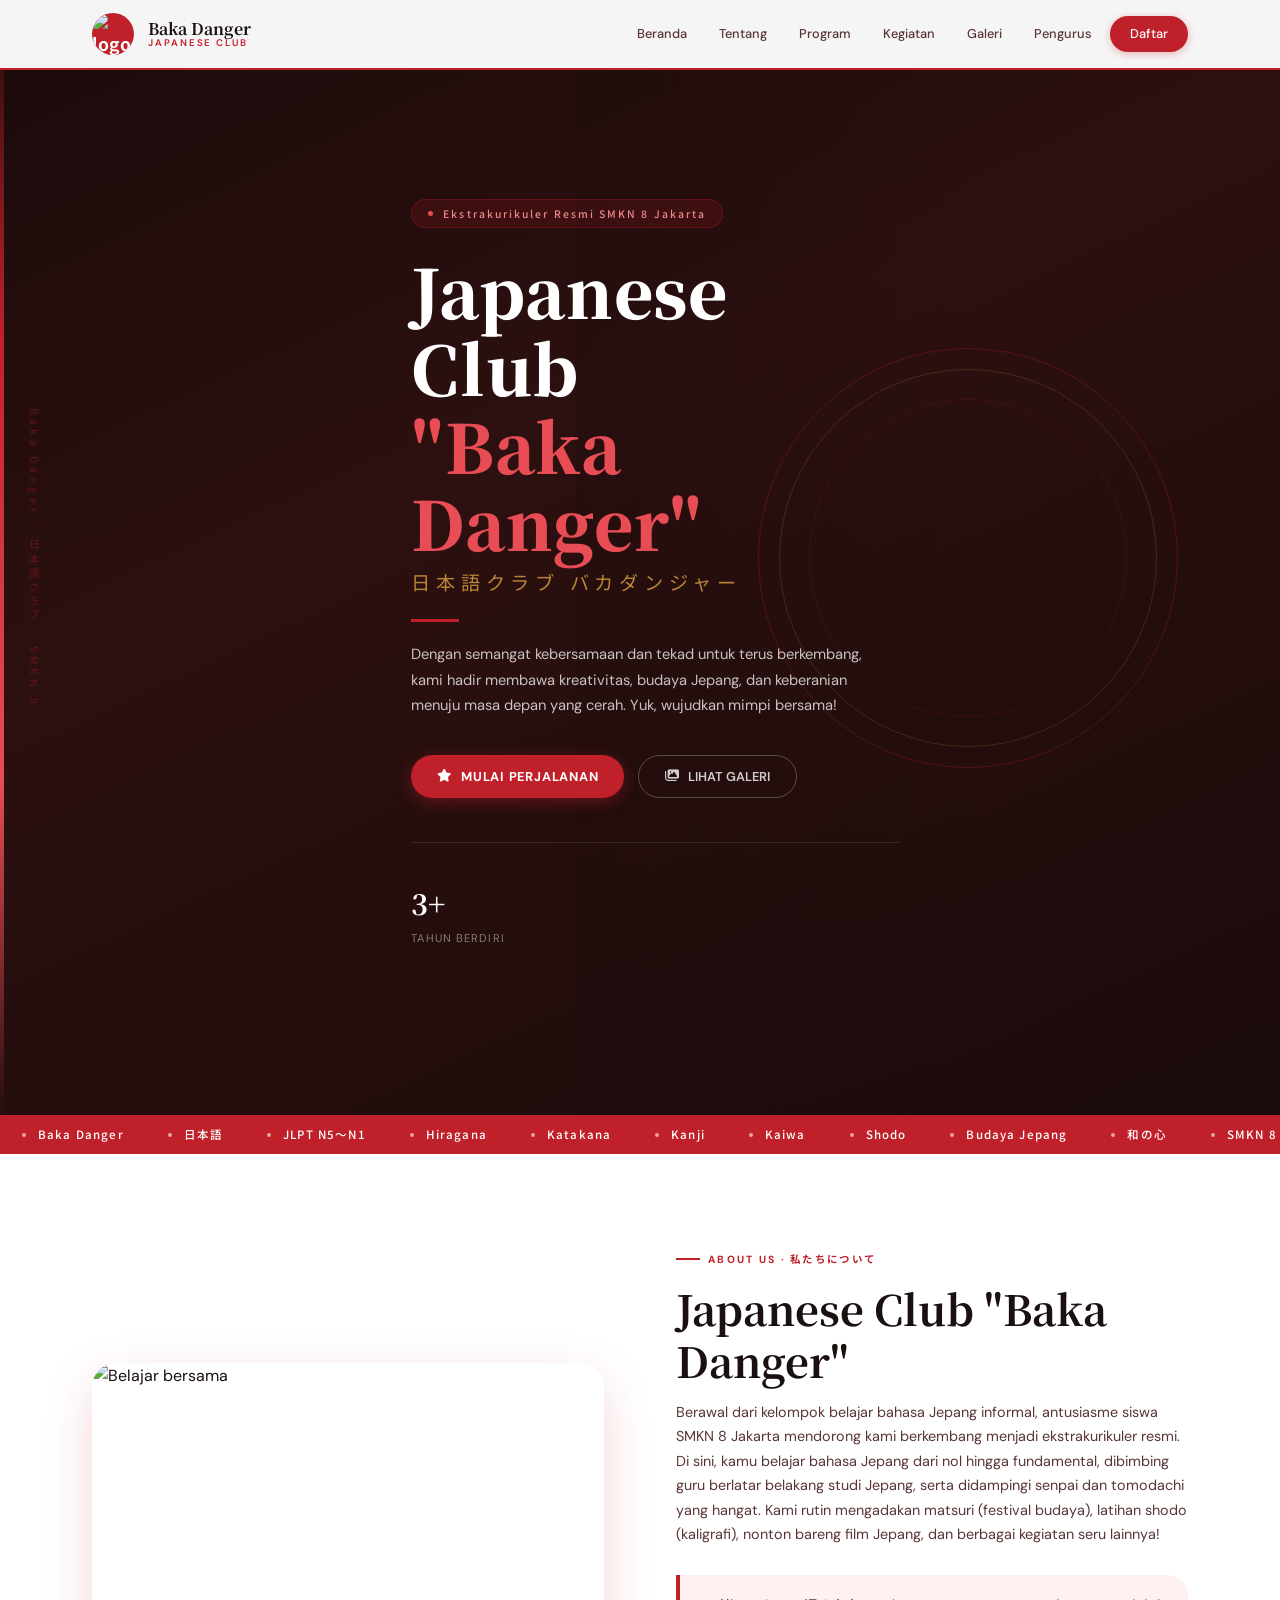
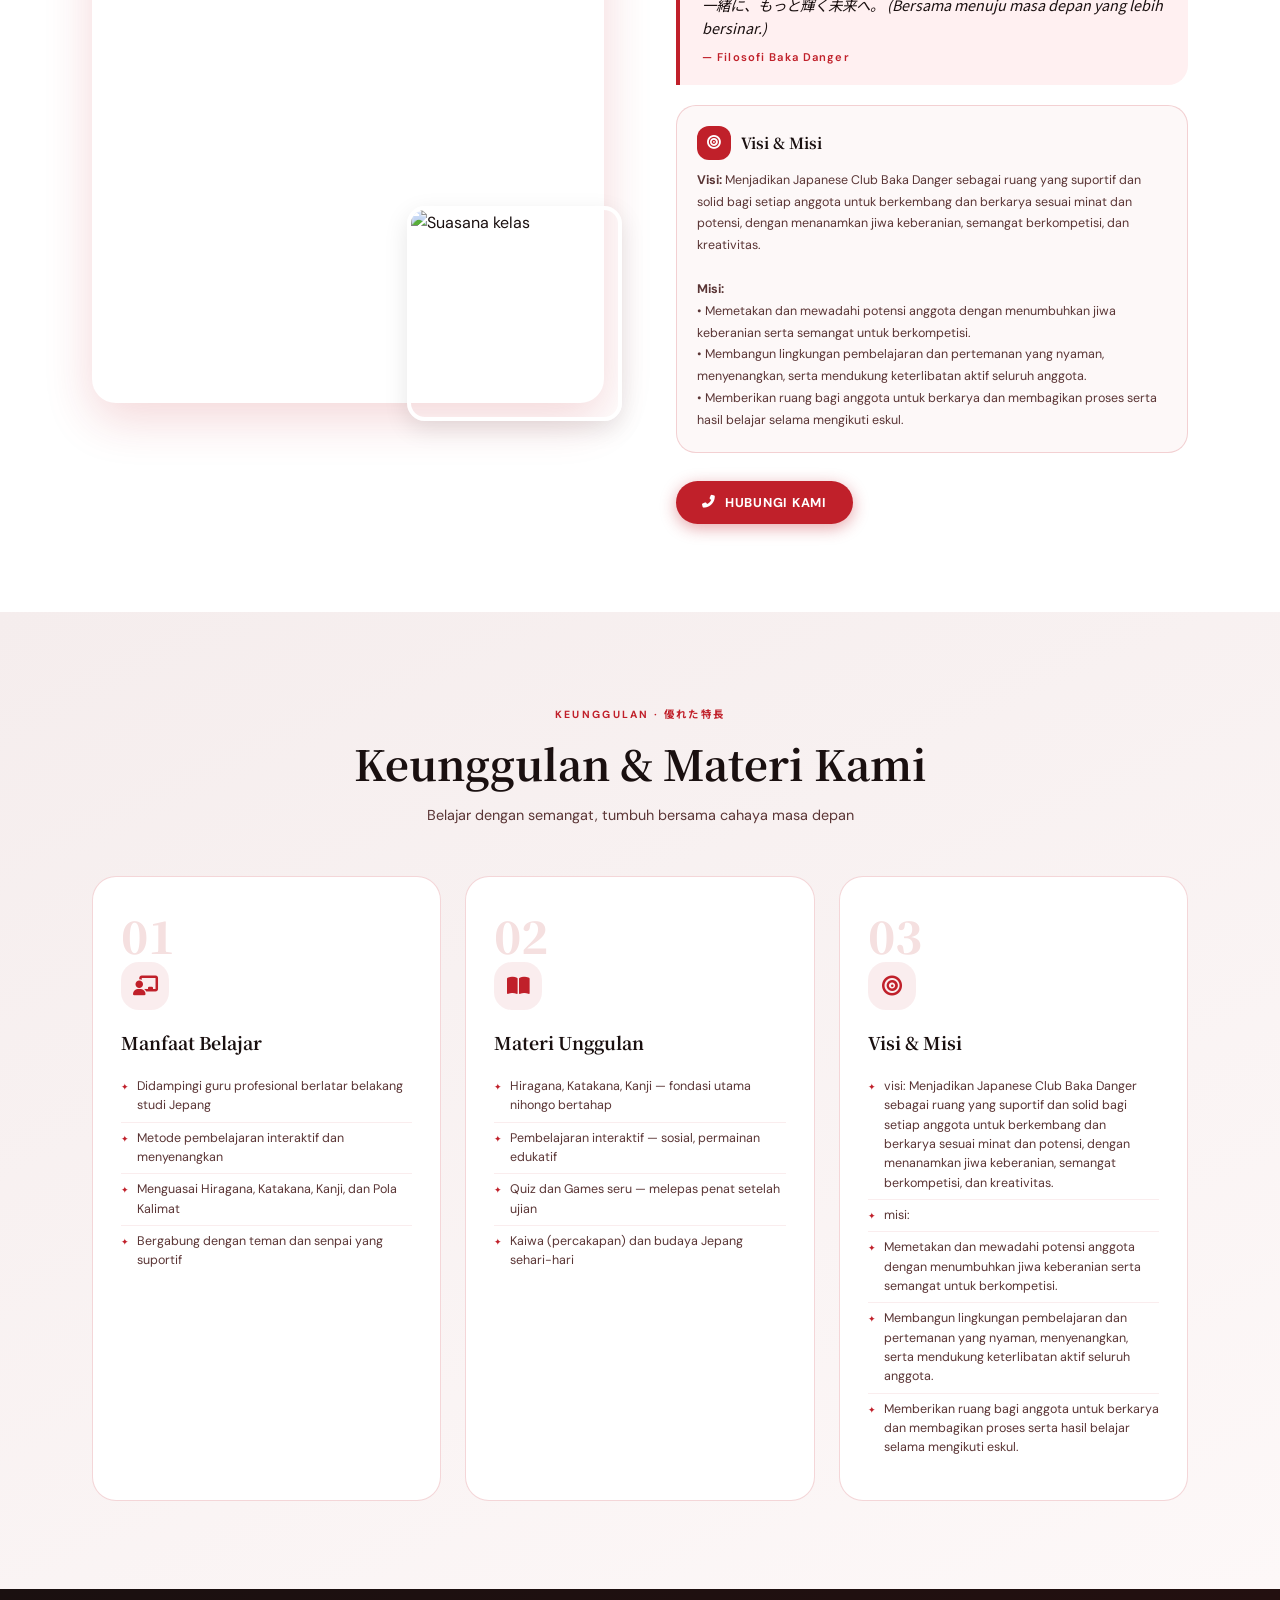
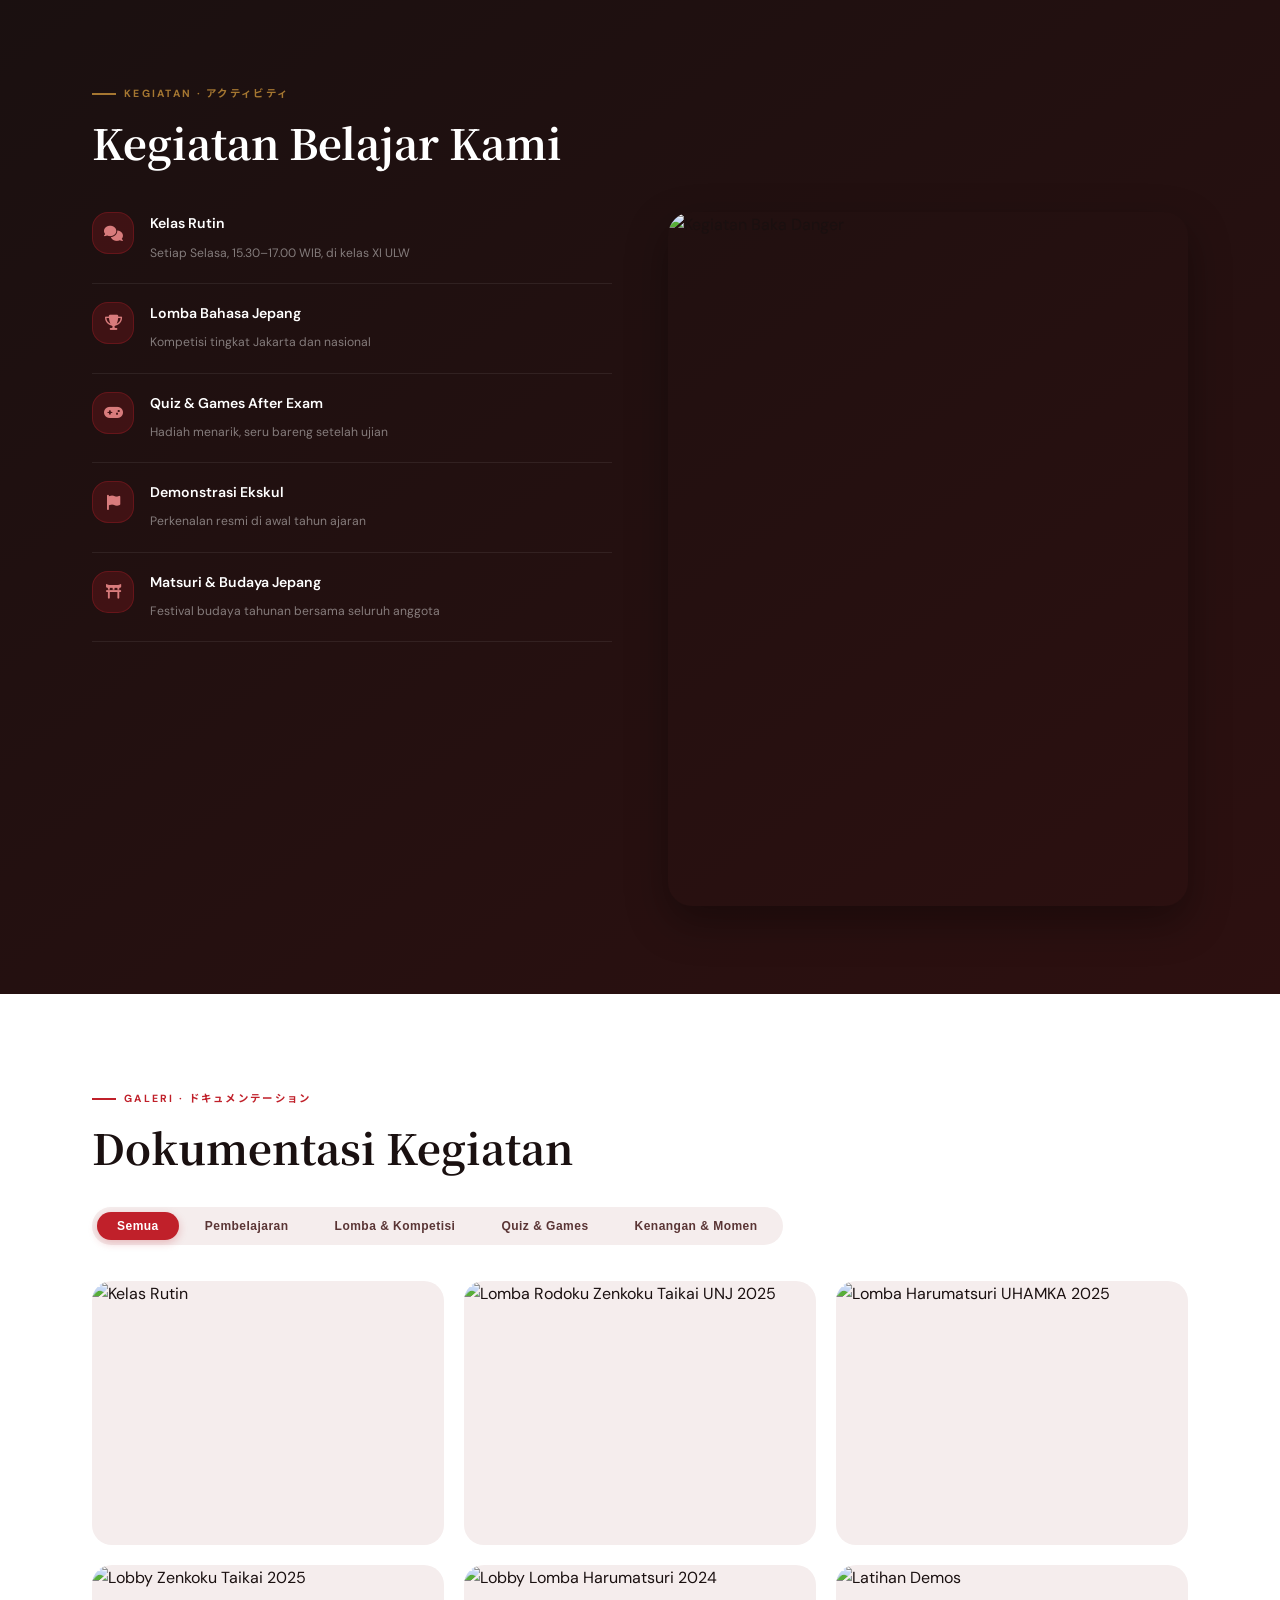
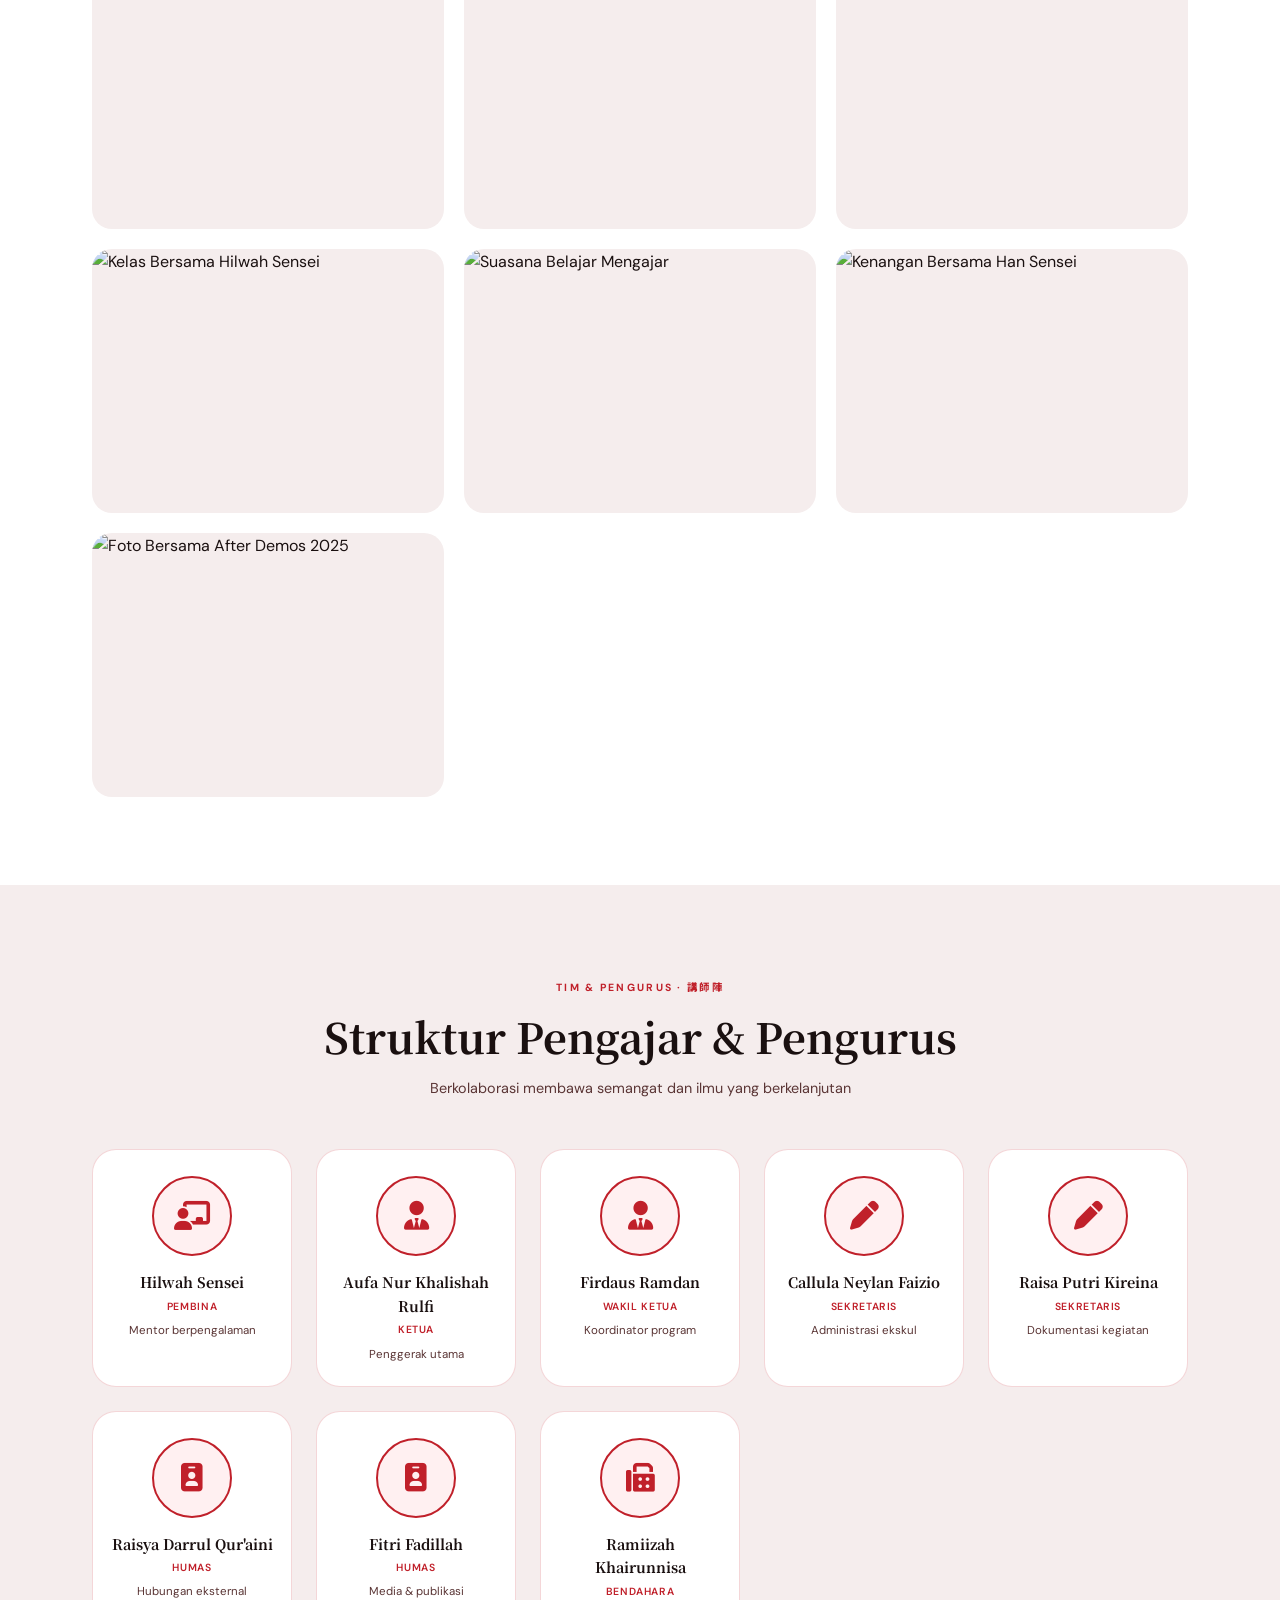
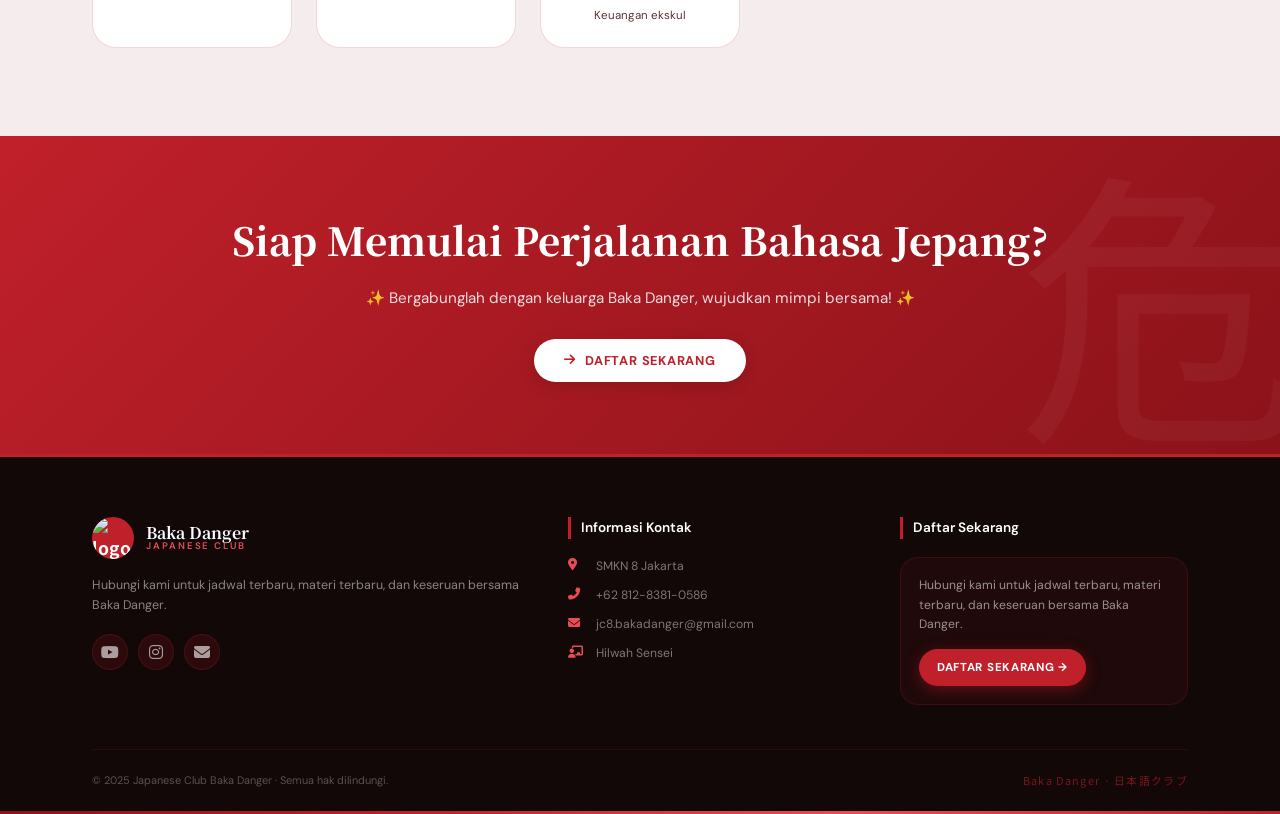
==== commit d977fa82: "update" ====
--- a/Red.Index.html
+++ b/Red.Index.html
@@ -396,7 +396,7 @@
    ════════════════════════════════════════ */
 var NAV = {
   logoText: "Baka Danger",
-  logo: GD("FILE_ID_DISINI", "w200"),
+  logo: GD("1vA4Zmm2eE37ZzKqxAb0I4gfJMOtSHjR1", "w200"),
   // ↑ Ganti FILE_ID_DISINI dengan ID logo kamu. Biarkan kosong maka akan tampil teks "危"
   links: [
     { text: "Beranda",  href: "#hero" },
@@ -478,10 +478,11 @@
     num: "03", icon: "fas fa-bullseye",
     title: "Visi & Misi",
     items: [
-      "Wadah pengembangan minat dan bakat Bahasa Jepang",
-      "Lingkungan belajar yang nyaman dan menyenangkan",
-      "Ruang berkarya dan berbagi hasil belajar",
-      "Semangat keberanian dan jiwa kompetitif positif"
+       "visi: Menjadikan Japanese Club Baka Danger sebagai ruang yang suportif dan solid bagi setiap anggota untuk berkembang dan berkarya sesuai minat dan potensi, dengan menanamkan jiwa keberanian, semangat berkompetisi, dan kreativitas.",
+  "misi: " ,
+    "Memetakan dan mewadahi potensi anggota dengan menumbuhkan jiwa keberanian serta semangat untuk berkompetisi.",
+    "Membangun lingkungan pembelajaran dan pertemanan yang nyaman, menyenangkan, serta mendukung keterlibatan aktif seluruh anggota.",
+    "Memberikan ruang bagi anggota untuk berkarya dan membagikan proses serta hasil belajar selama mengikuti eskul."
     ]
   }
 ];
@@ -541,6 +542,40 @@
   desc: "Dokumentasi area lobby pada kegiatan Harumatsuri 2024 yang berfungsi sebagai tempat penerimaan tamu, registrasi peserta, serta pusat aktivitas awal sebelum memasuki rangkaian acara lomba dan pertunjukan.", 
   group: "B" 
   },
+   { 
+  img: GD("1_xOKhSy--baq3BpwE6i9oDnidxgetY2W", "w600"), 
+  title: "Latihan Demos", 
+  desc: "Dokumentasi suasana latihan intensif anggota Baka Danger dalam mempersiapkan demonstrasi ekskul. Momen ini memperlihatkan kerja sama tim, semangat berlatih, dan kebersamaan yang terbangun selama proses persiapan.", 
+  group: "D" 
+  },
+
+  { 
+    img: GD("1GoaykaJpn1Bwe6gS50XpkEgjycoszWXX", "w600"), 
+    title: "Kelas Bersama Hilwah Sensei", 
+    desc: "Momen kegiatan belajar bersama Hilwah Sensei yang berlangsung interaktif dan menyenangkan. Sesi ini menjadi ruang bagi anggota untuk mendalami bahasa serta budaya Jepang melalui metode pembelajaran yang aktif.", 
+    group: "A" 
+  },
+
+  { 
+    img: GD("1Qlv75S-t8c26oVOi9zuyE8-refrYgmNi", "w600"), 
+    title: "Suasana Belajar Mengajar", 
+    desc: "Potret kegiatan belajar mengajar di kelas saat anggota mengikuti materi dengan fokus dan antusias. Dokumentasi ini mencerminkan lingkungan belajar yang aktif, disiplin, dan penuh semangat.", 
+    group: "A" 
+  },
+
+  { 
+    img: GD("1w8LtZr4uwre07dezVl_d8Jb4C6ZH6wDb", "w600"), 
+    title: "Kenangan Bersama Han Sensei", 
+    desc: "Foto kebersamaan bersama Han Sensei sebelum melanjutkan studi ke Jepang. Sebuah momen perpisahan yang penuh kesan sekaligus bentuk apresiasi atas ilmu, bimbingan, dan motivasi yang telah diberikan.", 
+    group: "D" 
+  },
+
+  { 
+    img: GD("1ty7Hw-CmfNXctJCcQGyRkEsOn8xoDbww", "w600"), 
+    title: "Foto Bersama After Demos 2025", 
+    desc: "Dokumentasi kebersamaan seluruh anggota setelah sukses melaksanakan demonstrasi ekskul tahun 2025. Foto ini menjadi simbol kerja keras, pencapaian bersama, dan kenangan berharga keluarga Baka Danger.", 
+    group: "D" 
+  },
 ];
 
 /* ════════════════════════════════════════
@@ -563,7 +598,7 @@
 var FOOTER = {
   description: "Hubungi kami untuk jadwal terbaru, materi terbaru, dan keseruan bersama Baka Danger.",
   address:     "SMKN 8 Jakarta",
-  phone:       "+62 812 3456 7890",
+  phone:       "+62 812-8381-0586",
   email:       "jc8.bakadanger@gmail.com",
   sensei:      "Hilwah Sensei",
   instagram:   "https://www.instagram.com/bakadanger_8?igsh=MWxnaWxkeWRlNmI0YQ==",
